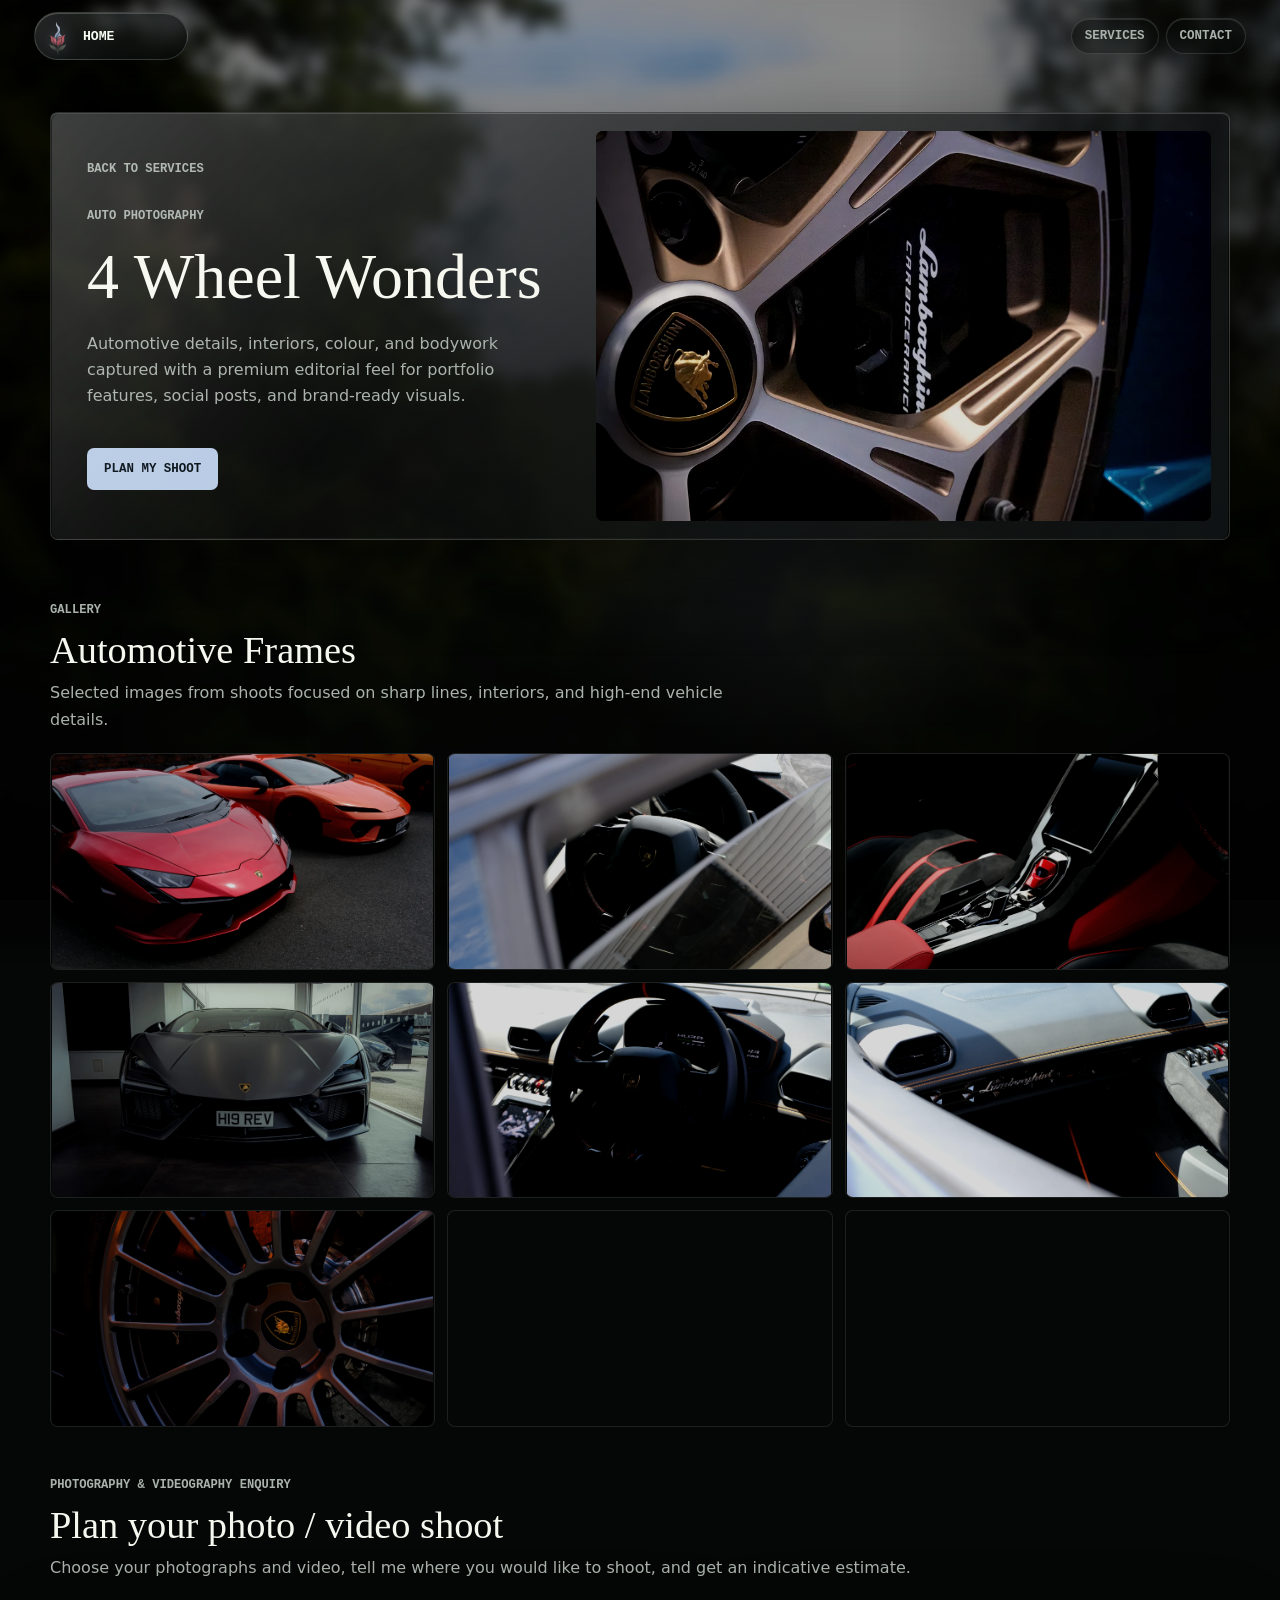
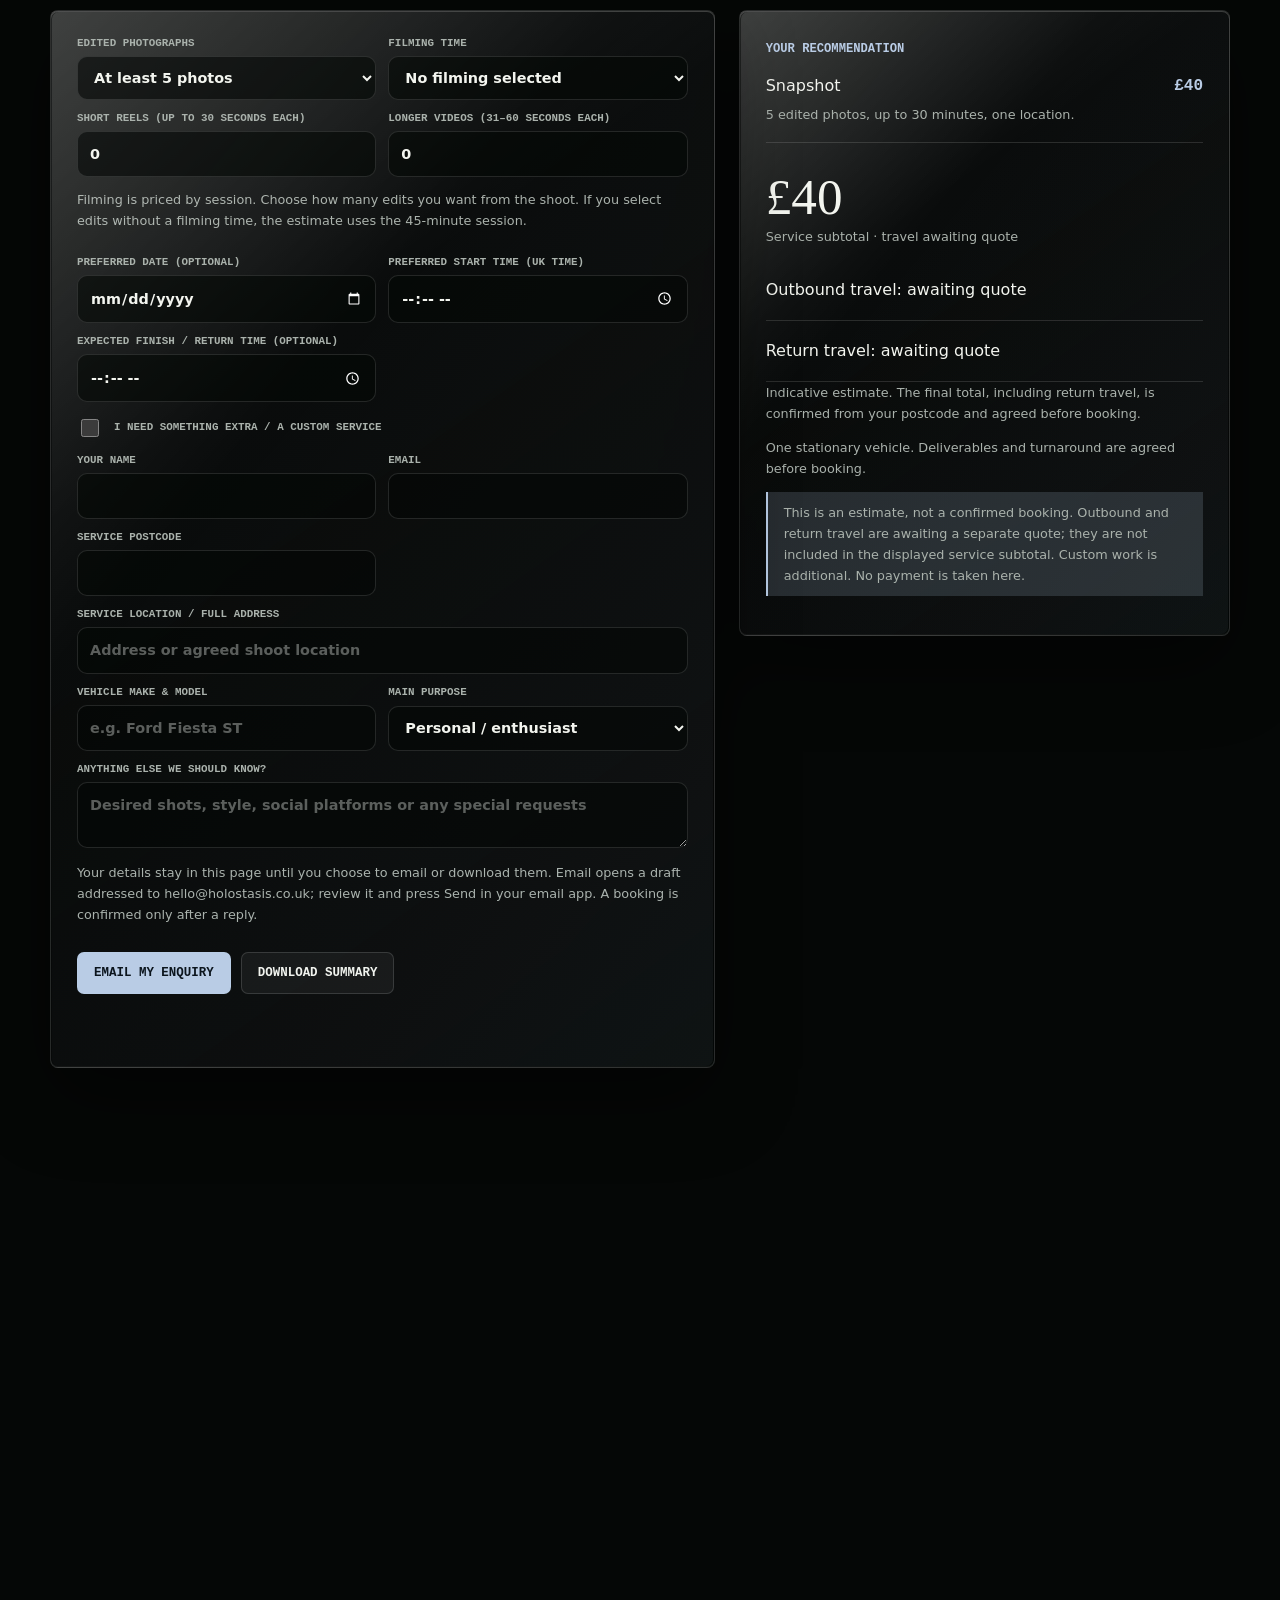
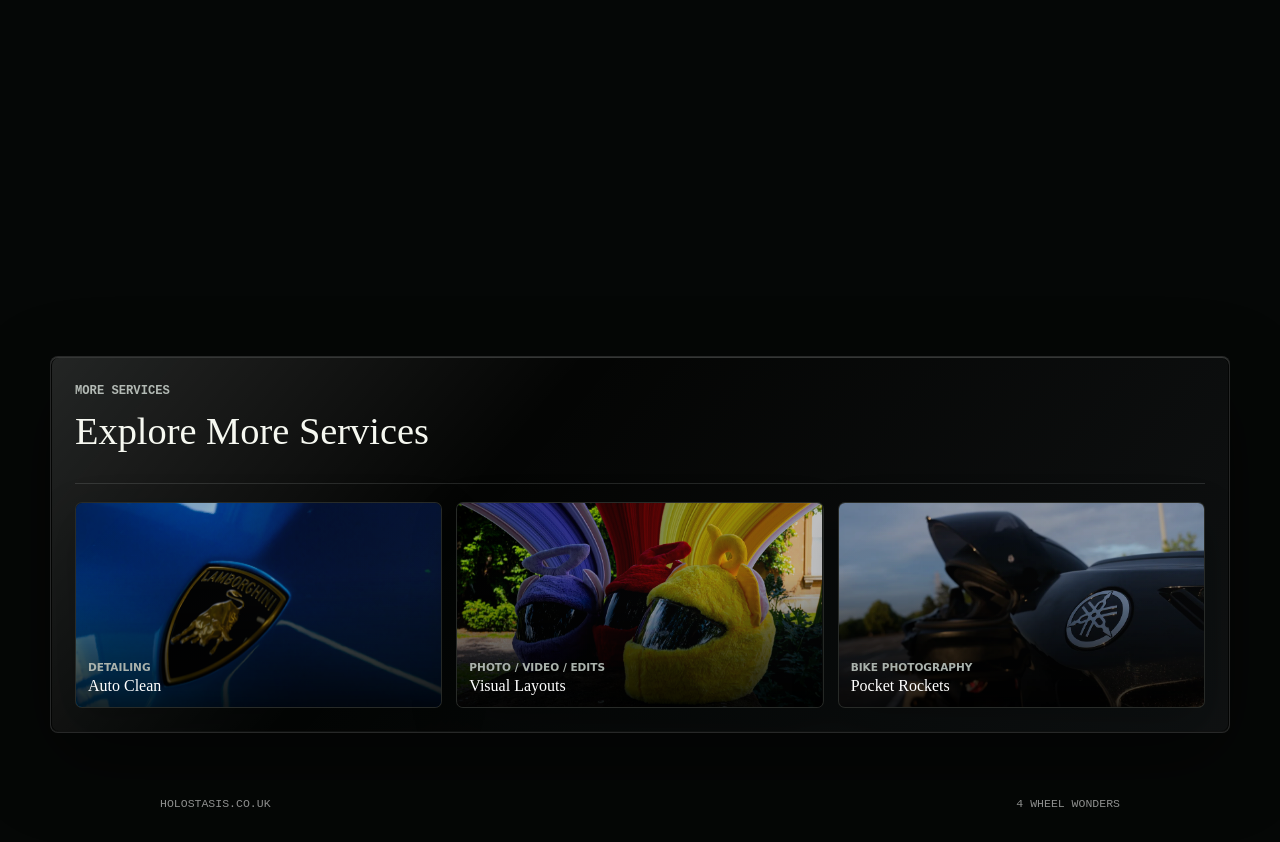
==== 4-wheel-wonders.html @ 41af3ab3 "Publish Holostasis launch prices and flexible video edits" ====
<!DOCTYPE html>
<html lang="en">
  <head>
    <meta charset="UTF-8" />
    <meta name="viewport" content="width=device-width, initial-scale=1.0" />
    <meta
      name="description"
      content="4 Wheel Wonders by Holostasis, an automotive photography and visual content project by Allan Liani."
    />
    <title>4 Wheel Wonders | Holostasis</title>
    <link rel="preload" href="assets/bg-blurred.webp" as="image" />
    <link rel="stylesheet" href="styles.css?v=phone3" /><link rel="stylesheet" href="automotive.css?v=phone3" />
  <link rel="icon" href="favicon.ico?v=phone3" sizes="32x32"><link rel="icon" type="image/svg+xml" href="favicon.svg?v=phone3"><link rel="apple-touch-icon" sizes="180x180" href="assets/logo-icon-180.png"><link rel="stylesheet" href="brand-intro.css?v=phone3"><script src="brand-intro.js?v=phone3"></script><link rel="preload" as="image" href="assets/brand-opening-mobile.webp?v=phone3" media="(max-width: 760px), (pointer: coarse)"></head>
  <body><div class="brand-intro" aria-hidden="true"><div class="brand-intro-scene"><picture class="brand-phone-playback"><source media="(max-width: 760px), (pointer: coarse)" srcset="assets/brand-opening-mobile.webp?v=phone3"><img src="assets/finished-logo.webp" alt="" width="480" height="430" fetchpriority="high" decoding="async"></picture><svg class="brand-flower" viewBox="0 0 448 693" aria-hidden="true"><defs><linearGradient id="morph-water" x1="0" y1="0" x2="1" y2="1"><stop stop-color="#d4ecff"/><stop offset=".45" stop-color="#8daac9"/><stop offset="1" stop-color="#c56c82"/></linearGradient><filter id="logo-morph" x="-60%" y="-40%" width="220%" height="180%"><feTurbulence type="fractalNoise" baseFrequency=".012 .022" numOctaves="2" seed="5" result="flow"><animate attributeName="baseFrequency" values=".025 .016;.012 .025;.008 .012" dur="1.65s" fill="freeze"/></feTurbulence><feDisplacementMap in="SourceGraphic" in2="flow" scale="170" result="warped"><animate attributeName="scale" values="170;130;65;15;0" keyTimes="0;.28;.58;.85;1" dur="1.65s" fill="freeze"/></feDisplacementMap><feGaussianBlur in="warped" stdDeviation="15"><animate attributeName="stdDeviation" values="15;12;5;0" keyTimes="0;.3;.65;1" dur="1.65s" fill="freeze"/></feGaussianBlur></filter></defs><g class="brand-morph-mark" filter="url(#logo-morph)"><image href="assets/finished-logo.webp" width="448" height="693"/></g></svg><svg class="brand-current" viewBox="0 0 480 320"><path d="M30 235C90 305 190 260 205 180S270 50 300 95 250 220 350 230 465 180 450 130"/></svg></div></div>
    <div class="page-noise" aria-hidden="true"></div>

    <header class="site-header">
      <a class="brand home-brand" href="index.html" aria-label="Home">
        <span class="brand-mark"><img src="assets/finished-logo.webp" alt="" /></span>
        <span>Home</span>
      </a>

      <button class="menu-toggle" type="button" aria-label="Open menu" aria-expanded="false">
        <span></span>
        <span></span>
      </button>

      <nav class="site-nav" aria-label="Main navigation">
        <a href="index.html#projects">Services</a>
        <a href="contact.html">Contact</a>
        
      </nav>
    </header>

    <main class="project-main automotive-page">
      <section class="project-detail-hero glass is-visible" data-reveal>
        <div class="project-detail-copy">
          <a class="back-link" href="index.html#projects">Back to services</a>
          <p class="eyebrow">Auto Photography</p>
          <h1>4 Wheel Wonders</h1>
          <p>
            Automotive details, interiors, colour, and bodywork captured with a premium editorial feel
            for portfolio features, social posts, and brand-ready visuals.
          </p>
          <div class="bio-actions"><a class="button primary" href="#finder">Plan My Shoot</a></div>
        </div>
        <div class="project-detail-media">
          <img src="assets/project-4-wheel-wonders.webp" alt="Lamborghini detail with wheel and interior styling" / loading="lazy" decoding="async">
        </div>
      </section>

      <section class="gallery-section" data-reveal>
        <div class="gallery-heading">
          <p class="eyebrow">Gallery</p>
          <h2>Automotive Frames</h2>
          <p>Selected images from shoots focused on sharp lines, interiors, and high-end vehicle details.</p>
        </div>

        <div class="gallery-grid gallery-grid-even">
          <article class="gallery-item"><img src="assets/car9.webp" alt="4 Wheel Wonders car photo 9" / loading="lazy" decoding="async"></article>
          <article class="gallery-item"><img src="assets/car5.webp" alt="4 Wheel Wonders car photo 5" / loading="lazy" decoding="async"></article>
          <article class="gallery-item"><img src="assets/car7.webp" alt="4 Wheel Wonders car photo 7" / loading="lazy" decoding="async"></article>
          <article class="gallery-item"><img src="assets/car1.webp" alt="4 Wheel Wonders car photo 1" / loading="lazy" decoding="async"></article>
          <article class="gallery-item"><img src="assets/car2.webp" alt="4 Wheel Wonders car photo 2" / loading="lazy" decoding="async"></article>
          <article class="gallery-item"><img src="assets/car3.webp" alt="4 Wheel Wonders car photo 3" / loading="lazy" decoding="async"></article>
          <article class="gallery-item"><img src="assets/car4.webp" alt="4 Wheel Wonders car photo 4" / loading="lazy" decoding="async"></article>
          <article class="gallery-item"><img src="assets/car6.webp" alt="4 Wheel Wonders car photo 6" / loading="lazy" decoding="async"></article>
          <article class="gallery-item"><img src="assets/car8.webp" alt="4 Wheel Wonders car photo 8" / loading="lazy" decoding="async"></article>
        </div>
      </section>

      <section id="finder" class="auto-section is-visible"><p class="eyebrow">Photography &amp; Videography Enquiry</p><h2>Plan your photo / video shoot</h2><p>Choose your photographs and video, tell me where you would like to shoot, and get an indicative estimate.</p><div class="auto-grid"><form data-media-only="true" id="enquiry" class="contact-form auto-panel glass">
<input type="hidden" name="clean" value="none"><input type="hidden" name="size" value="small"><input type="hidden" name="condition" value="normal"><div class="form-grid">



<label>Edited photographs<select name="photos"><option value="0">No photography</option><option value="5" selected>At least 5 photos</option><option value="12">At least 12 photos</option><option value="20">At least 20 photos</option></select></label>
<label>Filming time<select name="filming"><option value="0">No filming selected</option><option value="45">Up to 45 minutes</option><option value="90">Up to 90 minutes</option></select></label>
<label>Short reels (up to 30 seconds each)<input type="number" name="shortReels" min="0" step="1" value="0" inputmode="numeric" aria-describedby="video-quote-help"></label>
<label>Longer videos (31–60 seconds each)<input type="number" name="longVideos" min="0" step="1" value="0" inputmode="numeric" aria-describedby="video-quote-help"></label>
<p class="small form-wide" id="video-quote-help">Filming is priced by session. Choose how many edits you want from the shoot. If you select edits without a filming time, the estimate uses the 45-minute session.</p>
<label>Preferred date (optional)<input type="date" name="date"></label><label>Preferred start time (UK time)<input type="time" name="time"></label><label>Expected finish / return time (optional)<input type="time" name="returnTime"></label>
</div>

<label class="auto-check"><input name="custom" type="checkbox">I need something extra / a custom service</label>
<div class="form-grid">
<label>Your name<input name="name" autocomplete="name" required maxlength="100"></label>
<label>Email<input name="email" type="email" autocomplete="email" required maxlength="200"></label>
<label>Service postcode<input name="postcode" autocomplete="postal-code" required maxlength="12"></label>
<label class="form-wide">Service location / full address<input name="location" autocomplete="street-address" required maxlength="250" placeholder="Address or agreed shoot location"></label>
<label>Vehicle make & model<input name="vehicle" required maxlength="150" placeholder="e.g. Ford Fiesta ST"></label>

<label>Main purpose<select name="purpose"><option>Personal / enthusiast</option><option>Preparing to sell</option><option>Social media content</option><option>Business / dealership</option></select></label>
<label class="form-wide">Anything else we should know?<textarea name="notes" maxlength="2000" placeholder="Desired shots, style, social platforms or any special requests"></textarea></label>
</div>
<p class="small">Your details stay in this page until you choose to email or download them. Email opens a draft addressed to hello@holostasis.co.uk; review it and press Send in your email app. A booking is confirmed only after a reply.</p>
<div class="form-actions"><button class="button primary" type="submit" id="email-enquiry">Email My Enquiry</button><button class="button ghost" type="button" id="download">Download Summary</button></div><p class="status small" id="status" role="status"></p>
</form>
<aside class="auto-panel auto-estimate glass"><span class="eyebrow">Your recommendation</span><div id="estimate" aria-live="polite" aria-atomic="true"></div><p class="notice">This is an estimate, not a confirmed booking. Outbound and return travel are awaiting a separate quote; they are not included in the displayed service subtotal. Custom work is additional. No payment is taken here.</p></aside>
</div></section>
<section class="auto-section auto-catalogue glass" data-reveal><p class="eyebrow">Photo &amp; Video</p><h2>Choose your content</h2><p>Launch prices for one stationary vehicle. Choose photos, a filming session with the edits you want, or a Photo + Reel bundle. Travel is quoted separately.</p><div id="catalogue"></div></section>    <section class="project-more glass service-shortcuts is-visible" aria-label="Other services"><div class="section-heading"><p class="eyebrow">More Services</p><h2>Explore More Services</h2></div><div class="project-grid"><a class="project-card" href="automotive.html" data-tilt><img src="assets/detailing-thumbnail.jpg" alt="Lamborghini badge on polished blue paintwork" loading="lazy"><span>Detailing</span><strong>Auto Clean</strong></a>
<a class="project-card" href="visual-layouts.html" data-tilt><img src="assets/project-visual-layouts.webp" alt="Creative photo and video editing by Holostasis" loading="lazy"><span>Photo / Video / Edits</span><strong>Visual Layouts</strong></a>
<a class="project-card" href="pocket-rockets.html" data-tilt><img src="assets/project-pocket-rockets.webp" alt="Motorbike photography by Holostasis" loading="lazy"><span>Bike Photography</span><strong>Pocket Rockets</strong></a></div></section>
</main>

    <footer class="site-footer">
      <span>Holostasis.co.uk</span>
      <span>4 Wheel Wonders</span>
    </footer>

    <script src="script.js?v=phone3"></script><script src="quote-model.js?v=launch-prices1"></script><script src="automotive.js?v=launch-prices1"></script>
  </body>
</html>
---- styles.css ----
:root {
  color-scheme: dark;
  --bg: #050706;
  --panel: rgba(12, 15, 14, 0.78);
  --panel-strong: rgba(7, 9, 8, 0.92);
  --line: rgba(255, 255, 255, 0.13);
  --text: #f3f5ef;
  --muted: #aab2ac;
  --green: #b9cce5;
  --green-soft: rgba(185, 204, 229, 0.17);
  --sage: #6f7a70;
  --steel: #b9cce5;
  --shadow: 0 28px 80px rgba(0, 0, 0, 0.45);
  --radius: 8px;
  --sans: Inter, ui-sans-serif, system-ui, -apple-system, BlinkMacSystemFont, "Segoe UI", sans-serif;
  --display: "Bodoni 72", "Bodoni MT", Didot, "DM Serif Display", Georgia, serif;
  --mono: "Courier New", Courier, monospace;
}

* {
  box-sizing: border-box;
}

html {
  scroll-behavior: smooth;
}

body {
  min-height: 100vh;
  margin: 0;
  background: var(--bg);
  color: var(--text);
  font-family: var(--sans);
  letter-spacing: 0;
  overflow-x: hidden;
}

body.page-leaving {
  pointer-events: none;
}

body > header,
body > main,
body > footer {
  animation: pageFadeIn 520ms ease forwards;
}

body.page-leaving > header,
body.page-leaving > main,
body.page-leaving > footer {
  animation: pageFadeOut 260ms ease forwards;
}

@keyframes pageFadeIn {
  from {
    opacity: 0;
    filter: blur(8px);
    transform: translateY(8px);
  }

  to {
    opacity: 1;
    filter: blur(0);
    transform: translateY(0);
  }
}

@keyframes pageFadeOut {
  from {
    opacity: 1;
    filter: blur(0);
    transform: translateY(0);
  }

  to {
    opacity: 0;
    filter: blur(8px);
    transform: translateY(-8px);
  }
}

body::before {
  position: fixed;
  inset: -28px;
  z-index: -3;
  content: "";
  background:
    linear-gradient(180deg, rgba(3, 4, 3, 0.24), rgba(3, 5, 4, 0.82) 68%, #020302),
    url("assets/bg-blurred.webp") center / cover no-repeat;
  filter: blur(6px) saturate(0.96) brightness(0.88);
  transform: scale(1.04);
}

body::after {
  position: fixed;
  inset: 0;
  z-index: -2;
  pointer-events: none;
  content: "";
  background:
    radial-gradient(circle at 42% 24%, rgba(185, 204, 229, 0.18), transparent 32%),
    radial-gradient(circle at 62% 55%, rgba(185, 204, 229, 0.1), transparent 30%),
    linear-gradient(90deg, rgba(0, 0, 0, 0.42), transparent 24%, transparent 70%, rgba(0, 0, 0, 0.46));
}

a {
  color: inherit;
  text-decoration: none;
}

img {
  display: block;
  max-width: 100%;
}

button {
  font: inherit;
}

.page-noise {
  position: fixed;
  inset: 0;
  z-index: -1;
  pointer-events: none;
  opacity: 0.14;
  background-image:
    linear-gradient(rgba(255, 255, 255, 0.03) 1px, transparent 1px),
    linear-gradient(90deg, rgba(255, 255, 255, 0.025) 1px, transparent 1px);
  background-size: 36px 36px;
  mix-blend-mode: overlay;
}

.glass {
  position: relative;
  overflow: hidden;
  border: 1px solid rgba(255, 255, 255, 0.14);
  border-radius: var(--radius);
  background:
    linear-gradient(145deg, rgba(255, 255, 255, 0.12), rgba(255, 255, 255, 0.025) 34%, rgba(4, 7, 6, 0.58)),
    rgba(5, 8, 7, 0.62);
  box-shadow:
    inset 0 1px 0 rgba(255, 255, 255, 0.2),
    inset 0 -1px 0 rgba(255, 255, 255, 0.05),
    var(--shadow);
  backdrop-filter: blur(24px) saturate(1.2);
}

.glass::before {
  position: absolute;
  inset: 1px;
  pointer-events: none;
  content: "";
  border-radius: calc(var(--radius) - 1px);
  background: linear-gradient(130deg, rgba(255, 255, 255, 0.16), transparent 36%, rgba(185, 204, 229, 0.08) 100%);
  opacity: 0.8;
}

.site-header {
  position: absolute;
  top: 12px;
  left: 0;
  right: 0;
  z-index: 20;
  width: 100%;
  height: 48px;
  display: flex;
  align-items: center;
  justify-content: space-between;
  padding: 0 clamp(16px, 3.4vw, 34px);
  overflow: visible;
  border: 0;
  border-radius: 0;
  background: transparent;
  box-shadow: none;
  backdrop-filter: none;
  transform: none;
  transition: transform 260ms ease, opacity 260ms ease;
  will-change: transform, opacity;
}

.site-header::before {
  display: none;
}

.site-header.is-hidden {
  opacity: 1;
  transform: none;
  pointer-events: auto;
}

.site-header .brand {
  min-width: 154px;
}

.site-header .site-nav {
  min-width: 274px;
  justify-content: flex-end;
}

.brand {
  position: relative;
  z-index: 2;
  display: inline-flex;
  align-items: center;
  gap: 10px;
  min-width: 0;
  min-height: 42px;
  padding: 4px 14px 4px 8px;
  border: 1px solid rgba(255, 255, 255, 0.16);
  border-radius: 999px;
  background:
    linear-gradient(135deg, rgba(255, 255, 255, 0.14), rgba(185, 204, 229, 0.055) 44%, rgba(4, 7, 6, 0.58)),
    rgba(8, 11, 10, 0.48);
  box-shadow:
    inset 0 1px 0 rgba(255, 255, 255, 0.18),
    0 14px 42px rgba(0, 0, 0, 0.3);
  backdrop-filter: blur(20px) saturate(1.18);
  color: #f8fff4;
  font-family: var(--mono);
  font-size: 0.82rem;
  font-weight: 700;
  text-transform: uppercase;
  transition: color 180ms ease, transform 220ms ease, border-color 180ms ease, background 180ms ease;
}

.brand-mark {
  width: 30px;
  height: 38px;
  display: inline-grid;
  place-items: center;
  flex: 0 0 auto;
  padding: 3px;
  border: 0;
  border-radius: 0;
  background: transparent;
  color: var(--green);
  filter:
    drop-shadow(0 0 7px rgba(185, 204, 229, 0.32))
    drop-shadow(0 5px 8px rgba(0, 0, 0, 0.36));
  transition: filter 180ms ease, transform 220ms ease;
}

.brand-mark img {
  width: 100%;
  height: 100%;
  object-fit: contain;
}

.home-brand {
  position: relative;
}

.home-brand::after {
  position: absolute;
  right: 0;
  bottom: -5px;
  left: 46px;
  height: 1px;
  content: "";
  background: linear-gradient(90deg, transparent, rgba(185, 204, 229, 0.82));
  opacity: 0;
  transform: scaleX(0.35);
  transform-origin: left;
  transition: opacity 180ms ease, transform 220ms ease;
}

.home-brand:hover,
.home-brand:focus-visible {
  color: #fff;
  border-color: rgba(185, 204, 229, 0.28);
  outline: none;
  transform: translateX(-2px);
}

.home-brand:hover .brand-mark,
.home-brand:focus-visible .brand-mark {
  filter:
    drop-shadow(0 0 10px rgba(185, 204, 229, 0.42))
    drop-shadow(0 6px 12px rgba(0, 0, 0, 0.42));
  transform: translateX(-3px);
}

.home-brand:hover::after,
.home-brand:focus-visible::after {
  opacity: 1;
  transform: scaleX(1);
}

.site-nav {
  position: relative;
  z-index: 2;
  display: flex;
  align-items: center;
  gap: 7px;
}

.site-nav a {
  min-height: 36px;
  display: inline-flex;
  align-items: center;
  padding: 0 13px;
  border: 1px solid rgba(255, 255, 255, 0.13);
  border-radius: 999px;
  background: rgba(8, 11, 10, 0.48);
  box-shadow:
    inset 0 1px 0 rgba(255, 255, 255, 0.12),
    0 12px 34px rgba(0, 0, 0, 0.24);
  backdrop-filter: blur(18px) saturate(1.14);
  color: var(--muted);
  font-family: var(--mono);
  font-size: 0.78rem;
  font-weight: 700;
  text-transform: uppercase;
  transition: color 180ms ease, background 180ms ease, border-color 180ms ease, transform 180ms ease;
}

.site-nav a:hover,
.site-nav a:focus-visible,
.site-nav a[aria-current="page"] {
  border-color: rgba(255, 255, 255, 0.14);
  background: rgba(185, 204, 229, 0.11);
  color: var(--text);
  outline: none;
  transform: translateY(-1px);
}

@media (max-width: 760px) {
  .site-header {
    padding: 0 12px;
  }

  .site-header .brand {
    min-width: 0;
  }

  .site-header .site-nav {
    min-width: 0;
  }

  .brand {
    min-height: 38px;
    padding-right: 10px;
    font-size: 0.74rem;
  }

  .site-nav {
    gap: 5px;
  }

  .site-nav a {
    min-height: 32px;
    padding: 0 9px;
    font-size: 0.68rem;
  }
}

.menu-toggle {
  width: 34px;
  height: 34px;
  display: none;
  place-items: center;
  border: 1px solid rgba(255, 255, 255, 0.12);
  border-radius: 7px;
  background: rgba(255, 255, 255, 0.04);
  color: var(--text);
}

.menu-toggle span {
  position: absolute;
  width: 16px;
  height: 2px;
  border-radius: 20px;
  background: currentColor;
  transition: transform 180ms ease;
}

.menu-toggle span:first-child {
  transform: translateY(-4px);
}

.menu-toggle span:last-child {
  transform: translateY(4px);
}

.menu-toggle[aria-expanded="true"] span:first-child {
  transform: rotate(45deg);
}

.menu-toggle[aria-expanded="true"] span:last-child {
  transform: rotate(-45deg);
}

main {
  width: min(1120px, 100%);
  margin: 0 auto;
}

.hero {
  position: relative;
  min-height: auto;
  display: block;
  padding: 104px 0 50px;
}

.hero-bg {
  position: absolute;
  inset: 0;
  pointer-events: none;
}

.hero-stack {
  position: relative;
  z-index: 1;
  width: 100vw;
  display: grid;
  justify-items: center;
  gap: 76px;
  margin-left: 50%;
  transform: translateX(-50%);
}

.hero-intro {
  width: min(980px, calc(100% - 40px));
  display: grid;
  grid-template-columns: minmax(0, 1fr) minmax(340px, 420px);
  gap: 30px;
  align-items: center;
}

.welcome-copy {
  max-width: 520px;
}

.welcome-copy p:not(.eyebrow) {
  max-width: 470px;
  color: var(--muted);
  font-size: 1rem;
  line-height: 1.7;
}

.bio-card,
.hero-bio {
  position: relative;
  z-index: 2;
  width: min(420px, 100%);
  margin: 0 auto;
  padding: 24px;
  display: block;
  visibility: visible;
  opacity: 1 !important;
  transform: none;
  text-align: left;
  background:
    linear-gradient(145deg, rgba(44, 50, 50, 0.82), rgba(8, 10, 9, 0.7)),
    rgba(16, 18, 17, 0.74);
}

.avatar {
  width: 58px;
  height: 58px;
  margin-bottom: 18px;
  border: 1px solid rgba(255, 255, 255, 0.22);
  border-radius: 9px;
  overflow: hidden;
  background: rgba(255, 255, 255, 0.08);
  box-shadow:
    inset 0 1px 0 rgba(255, 255, 255, 0.22),
    0 14px 28px rgba(0, 0, 0, 0.25);
}

.avatar img {
  width: 100%;
  height: 100%;
  display: block;
  object-fit: cover;
}

.eyebrow {
  margin: 0 0 8px;
  color: var(--green);
  font-family: var(--mono);
  font-size: 0.76rem;
  font-weight: 700;
  text-transform: uppercase;
}

h1,
h2,
h3,
p {
  margin-top: 0;
}

h1,
h2,
h3 {
  color: #f6f8f0;
  font-family: var(--display);
  font-weight: 400;
  text-transform: none;
}

h1 {
  margin-bottom: 12px;
  font-size: clamp(2.15rem, 5vw, 3.35rem);
  line-height: 0.9;
}

h2 {
  margin-bottom: 0;
  font-size: clamp(2rem, 4vw, 3.6rem);
  line-height: 0.94;
}

h3 {
  margin-bottom: 8px;
  font-size: 1rem;
}

.bio-card p:not(.eyebrow),
.hero-bio p:not(.eyebrow),
.services p,
.contact p,
.service-list p {
  color: var(--muted);
  font-size: 0.95rem;
  line-height: 1.62;
}

.bio-actions {
  display: flex;
  flex-wrap: wrap;
  gap: 10px;
  margin-top: 22px;
}

.button {
  min-height: 42px;
  display: inline-flex;
  align-items: center;
  justify-content: center;
  padding: 0 16px;
  border: 1px solid rgba(255, 255, 255, 0.14);
  border-radius: 7px;
  font-family: var(--mono);
  font-size: 0.78rem;
  font-weight: 800;
  text-transform: uppercase;
  transition: transform 180ms ease, border-color 180ms ease, background 180ms ease;
}

.button:hover,
.button:focus-visible {
  transform: translateY(-2px);
  outline: none;
}

.button.primary {
  border-color: rgba(185, 204, 229, 0.48);
  background: var(--green);
  color: #071018;
}

.button.ghost {
  background: rgba(255, 255, 255, 0.05);
  color: var(--text);
}

.button.large {
  min-width: min(100%, 300px);
}

.creator-carousel {
  width: 100vw;
  padding: 0;
  border: 0;
  background: transparent;
  box-shadow: none;
  cursor: grab;
  user-select: none;
}

.carousel-topline {
  display: none;
}

.carousel-viewport {
  width: 100%;
  overflow-x: auto;
  overflow-y: hidden;
  padding: 0;
  cursor: grab;
  scroll-behavior: auto;
  scroll-padding-inline: 0;
  scroll-snap-type: none;
  scrollbar-width: none;
  overscroll-behavior-x: contain;
  touch-action: pan-y;
}

.carousel-viewport::-webkit-scrollbar {
  display: none;
}

.creator-carousel.is-dragging,
.creator-carousel.is-dragging .carousel-viewport {
  cursor: grabbing;
}

.carousel-track {
  display: flex;
  gap: 14px;
  width: max-content;
  padding: 0;
}

.carousel-slide {
  position: relative;
  flex: 0 0 clamp(330px, 33vw, 560px);
  height: clamp(310px, 30vw, 420px);
  overflow: hidden;
  border: 1px solid rgba(255, 255, 255, 0.12);
  border-radius: var(--radius);
  background: #050706;
  box-shadow: 0 24px 70px rgba(0, 0, 0, 0.38);
}

.carousel-slide.portrait-slide {
  flex-basis: clamp(205px, 18vw, 250px);
}

.carousel-slide img {
  width: 100%;
  height: 100%;
  object-fit: cover;
  filter: contrast(1.08) saturate(0.94) brightness(0.82);
  pointer-events: none;
  -webkit-user-drag: none;
  user-select: none;
}

.carousel-slide.portrait-slide img {
  object-fit: cover;
  object-position: center 38%;
  background: #050706;
}

.carousel-slide::after {
  position: absolute;
  inset: 0;
  content: "";
  background: linear-gradient(180deg, transparent 60%, rgba(0, 0, 0, 0.42));
  pointer-events: none;
}

.carousel-slide span {
  display: none;
}

.image-strip {
  width: 100vw;
  margin-left: 50%;
  display: grid;
  grid-auto-flow: column;
  grid-auto-columns: minmax(260px, 29vw);
  gap: 14px;
  padding: 28px max(20px, calc((100vw - 1120px) / 2)) 46px;
  overflow-x: auto;
  scroll-snap-type: x proximity;
  transform: translateX(-50%);
  scrollbar-width: none;
}

.image-strip::-webkit-scrollbar {
  display: none;
}

.strip-card {
  position: relative;
  height: clamp(280px, 32vw, 430px);
  min-width: 0;
  overflow: hidden;
  border: 1px solid rgba(255, 255, 255, 0.12);
  border-radius: var(--radius);
  background: #090c0a;
  box-shadow: 0 24px 70px rgba(0, 0, 0, 0.38);
  scroll-snap-align: center;
  transform-style: preserve-3d;
}

.strip-card.wide {
  grid-column: span 1;
}

.strip-card.narrow {
  opacity: 0.78;
}

.strip-card img {
  width: 100%;
  height: 100%;
  object-fit: cover;
  filter: contrast(1.1) saturate(0.9) brightness(0.82);
  transform: scale(1.03);
  transition: transform 420ms ease, filter 420ms ease;
}

.strip-card::after,
.project-card::after {
  position: absolute;
  inset: 0;
  pointer-events: none;
  content: "";
  background:
    linear-gradient(180deg, transparent 34%, rgba(0, 0, 0, 0.42) 62%, rgba(0, 0, 0, 0.84)),
    linear-gradient(135deg, rgba(185, 204, 229, 0), rgba(185, 204, 229, 0.06));
  opacity: 0.94;
  transition: opacity 520ms ease, background 520ms ease;
}

.strip-card:hover img {
  filter: contrast(1.14) saturate(0.96) brightness(0.88);
  transform: scale(1.08);
}

.project-card:hover img {
  filter: contrast(1.08) saturate(1.02) brightness(0.86);
  transform: scale(1.055);
}

.project-card:hover::after,
.project-card:focus-visible::after {
  opacity: 1;
  background:
    linear-gradient(180deg, transparent 28%, rgba(0, 0, 0, 0.34) 58%, rgba(0, 0, 0, 0.78)),
    linear-gradient(135deg, rgba(185, 204, 229, 0.02), rgba(185, 204, 229, 0.18));
}

.strip-label {
  position: absolute;
  right: 16px;
  bottom: 16px;
  left: 16px;
  z-index: 2;
  display: flex;
  align-items: flex-end;
  justify-content: space-between;
  gap: 12px;
  color: #fff;
  font-family: var(--mono);
  text-transform: uppercase;
}

.strip-label span {
  color: var(--green);
  font-size: 0.76rem;
  font-weight: 800;
}

.strip-label strong {
  max-width: 190px;
  font-size: 1.02rem;
  line-height: 1;
  text-align: right;
}

.featured {
  width: min(1040px, calc(100% - 40px));
  margin: 0 auto 80px;
  padding: 24px;
  background: rgba(4, 6, 5, 0.78);
}

.section-heading {
  padding-bottom: 22px;
  border-bottom: 1px solid rgba(255, 255, 255, 0.12);
}

.project-grid {
  display: grid;
  grid-template-columns: repeat(3, minmax(0, 1fr));
  gap: 14px;
  padding-top: 18px;
}

.project-grid-two {
  grid-template-columns: repeat(2, minmax(0, 1fr));
}

.project-card {
  position: relative;
  min-height: 0;
  aspect-ratio: 16 / 9;
  display: flex;
  flex-direction: column;
  justify-content: flex-end;
  overflow: hidden;
  border: 1px solid rgba(255, 255, 255, 0.1);
  border-radius: 7px;
  background: #101310;
  color: #fff;
  box-shadow: 0 18px 46px rgba(0, 0, 0, 0.24);
  transform-style: preserve-3d;
  transition: border-color 420ms ease, box-shadow 520ms ease, transform 520ms cubic-bezier(0.22, 1, 0.36, 1);
}

.project-card img {
  position: absolute;
  inset: 0;
  width: 100%;
  height: 100%;
  object-fit: cover;
  filter: contrast(1.04) saturate(0.98) brightness(0.76);
  transform: scale(1);
  transition: transform 900ms cubic-bezier(0.22, 1, 0.36, 1), filter 620ms ease;
  will-change: transform;
}

.project-card span,
.project-card strong {
  position: relative;
  z-index: 2;
  padding: 0 12px;
  text-transform: uppercase;
  transition: color 360ms ease, transform 420ms ease, text-shadow 420ms ease;
}

.project-card span {
  margin-bottom: 3px;
  color: var(--muted);
  font-size: 0.66rem;
  font-weight: 700;
}

.project-card strong {
  padding-bottom: 12px;
  font-family: var(--display);
  font-size: 1rem;
  font-weight: 400;
  line-height: 1;
  text-transform: none;
}

.project-card:hover,
.project-card:focus-visible {
  border-color: rgba(185, 204, 229, 0.34);
  box-shadow: 0 24px 62px rgba(0, 0, 0, 0.34);
  outline: none;
}

.project-card:hover span,
.project-card:focus-visible span {
  color: rgba(185, 204, 229, 0.9);
  transform: translateY(-2px);
}

.project-card:hover strong,
.project-card:focus-visible strong {
  color: var(--green);
  text-shadow: 0 0 18px rgba(185, 204, 229, 0.25);
  transform: translateY(-2px);
}

.services {
  width: min(960px, calc(100% - 40px));
  display: grid;
  grid-template-columns: minmax(0, 0.95fr) minmax(0, 1.25fr);
  gap: 28px;
  margin: 0 auto 80px;
  align-items: start;
}

.services-copy {
  position: sticky;
  top: 96px;
}

.service-actions,
.contact-actions {
  display: flex;
  flex-wrap: wrap;
  gap: 10px;
  margin-top: 22px;
}

.service-list {
  display: grid;
  gap: 12px;
}

.service-list article {
  min-height: 150px;
  padding: 22px;
  border: 1px solid var(--line);
  border-radius: var(--radius);
  background: rgba(5, 7, 6, 0.72);
  backdrop-filter: blur(16px);
}

.service-list span {
  display: block;
  margin-bottom: 26px;
  color: var(--green);
  font-family: var(--mono);
  font-size: 0.78rem;
  font-weight: 800;
}

.contact {
  width: min(960px, calc(100% - 40px));
  display: flex;
  align-items: center;
  justify-content: space-between;
  gap: 24px;
  margin: 0 auto 58px;
  padding: 28px;
}

.contact h2 {
  max-width: 640px;
}

.contact-actions {
  justify-content: flex-end;
  margin-top: 0;
}

.site-footer {
  width: min(960px, calc(100% - 40px));
  display: flex;
  justify-content: space-between;
  gap: 18px;
  margin: 0 auto;
  padding: 0 0 32px;
  color: rgba(255, 255, 255, 0.55);
  font-family: var(--mono);
  font-size: 0.72rem;
  text-transform: uppercase;
}

.project-main {
  width: min(1180px, calc(100% - 40px));
  padding: 112px 0 64px;
}

.project-detail-hero {
  display: grid;
  grid-template-columns: minmax(0, 0.9fr) minmax(0, 1.1fr);
  gap: 24px;
  align-items: stretch;
  padding: 18px;
}

.project-detail-copy {
  display: flex;
  flex-direction: column;
  justify-content: center;
  padding: 18px;
}

.back-link {
  width: fit-content;
  margin-bottom: 30px;
  color: var(--muted);
  font-family: var(--mono);
  font-size: 0.76rem;
  font-weight: 800;
  text-transform: uppercase;
}

.back-link:hover,
.back-link:focus-visible {
  color: var(--green);
  outline: none;
}

.project-detail-copy p:not(.eyebrow) {
  max-width: 520px;
  color: var(--muted);
  line-height: 1.65;
}

.project-detail-media {
  min-height: 390px;
  overflow: hidden;
  border-radius: 7px;
  background: #050706;
}

.project-detail-media img {
  width: 100%;
  height: 100%;
  object-fit: cover;
  filter: contrast(1.08) saturate(0.9) brightness(0.86);
}

.contact-page {
  width: min(980px, calc(100% - 40px));
}

.contact-hero {
  display: grid;
  grid-template-columns: minmax(0, 0.82fr) minmax(0, 1.18fr);
  gap: 24px;
  padding: 22px;
  align-items: start;
}

.contact-intro,
.contact-form {
  position: relative;
  z-index: 2;
}

.contact-intro {
  padding: 16px;
}

.contact-intro p:not(.eyebrow) {
  max-width: 420px;
  color: var(--muted);
  line-height: 1.65;
}

.contact-form {
  display: grid;
  gap: 14px;
}

.form-grid {
  display: grid;
  grid-template-columns: repeat(2, minmax(0, 1fr));
  gap: 12px;
}

.contact-form label,
.field-control {
  position: relative;
  display: grid;
  gap: 7px;
  color: var(--muted);
  font-family: var(--mono);
  font-size: 0.68rem;
  font-weight: 700;
  text-transform: uppercase;
}

.contact-form input,
.contact-form select,
.contact-form textarea,
.custom-select-toggle {
  width: 100%;
  border: 1px solid rgba(255, 255, 255, 0.12);
  border-radius: 10px;
  background: rgba(4, 7, 6, 0.58);
  color: var(--text);
  font: inherit;
  font-family: var(--sans);
  font-size: 0.9rem;
  line-height: 1.4;
  outline: none;
  padding: 12px 12px;
  transition: border-color 180ms ease, background 180ms ease, box-shadow 180ms ease;
}

.custom-select {
  position: relative;
}

.custom-select.is-open {
  z-index: 50;
}

.custom-select-toggle {
  display: flex;
  min-height: 45px;
  align-items: center;
  justify-content: space-between;
  gap: 12px;
  appearance: none;
  cursor: pointer;
  font-weight: 500;
  text-align: left;
  text-transform: none;
}

.custom-select-toggle::after {
  width: 8px;
  height: 8px;
  flex: 0 0 auto;
  border-right: 1.5px solid currentColor;
  border-bottom: 1.5px solid currentColor;
  content: "";
  opacity: 0.7;
  transform: rotate(45deg) translateY(-2px);
  transition: color 180ms ease, opacity 180ms ease, transform 220ms cubic-bezier(0.2, 0.8, 0.2, 1);
}

.custom-select-toggle.is-placeholder {
  color: rgba(232, 236, 231, 0.44);
}

.custom-select-menu {
  position: absolute;
  top: calc(100% + 7px);
  right: 0;
  left: 0;
  z-index: 40;
  display: grid;
  gap: 4px;
  padding: 6px;
  border: 1px solid rgba(185, 204, 229, 0.18);
  border-radius: 12px;
  background:
    linear-gradient(145deg, rgba(255, 255, 255, 0.09), rgba(255, 255, 255, 0.02)),
    rgba(4, 8, 10, 0.92);
  box-shadow:
    0 18px 42px rgba(0, 0, 0, 0.36),
    inset 0 1px 0 rgba(255, 255, 255, 0.14);
  backdrop-filter: blur(18px) saturate(1.25);
  clip-path: inset(0 0 28% 0 round 12px);
  opacity: 0;
  pointer-events: none;
  transform: translateY(-8px) scale(0.98);
  transform-origin: top;
  visibility: hidden;
  transition:
    opacity 180ms ease,
    transform 240ms cubic-bezier(0.2, 0.8, 0.2, 1),
    clip-path 240ms cubic-bezier(0.2, 0.8, 0.2, 1),
    visibility 0s linear 240ms;
}

.custom-select.is-open .custom-select-toggle {
  border-color: rgba(185, 204, 229, 0.45);
  background: rgba(7, 11, 10, 0.72);
  box-shadow: 0 0 0 3px rgba(185, 204, 229, 0.09);
}

.custom-select.needs-choice .custom-select-toggle {
  border-color: rgba(185, 204, 229, 0.66);
  box-shadow: 0 0 0 3px rgba(185, 204, 229, 0.12);
}

.custom-select.is-open .custom-select-toggle::after {
  color: var(--green);
  opacity: 1;
  transform: rotate(225deg) translateY(-1px);
}

.custom-select.is-open .custom-select-menu {
  clip-path: inset(0 0 0 0 round 12px);
  opacity: 1;
  pointer-events: auto;
  transform: translateY(0) scale(1);
  visibility: visible;
  transition-delay: 0s;
}

.custom-select-option {
  border: 0;
  border-radius: 8px;
  background: transparent;
  color: var(--muted);
  cursor: pointer;
  font: inherit;
  font-family: var(--sans);
  font-size: 0.86rem;
  font-weight: 500;
  line-height: 1.25;
  padding: 10px;
  text-align: left;
  transition: background 170ms ease, color 170ms ease, transform 170ms ease;
}

.custom-select-option:hover,
.custom-select-option:focus-visible {
  background: rgba(185, 204, 229, 0.12);
  color: var(--green);
  outline: none;
  transform: translateX(2px);
}

.custom-select-option.is-selected {
  background: linear-gradient(90deg, rgba(185, 204, 229, 0.2), rgba(185, 204, 229, 0.06));
  color: #f4f8ff;
}

.contact-form textarea {
  resize: vertical;
}

.contact-form input:focus,
.contact-form select:focus,
.contact-form textarea:focus,
.custom-select-toggle:focus-visible {
  border-color: rgba(185, 204, 229, 0.45);
  background: rgba(7, 11, 10, 0.72);
  box-shadow: 0 0 0 3px rgba(185, 204, 229, 0.09);
}

.contact-form ::placeholder {
  color: rgba(232, 236, 231, 0.38);
}

.form-wide {
  grid-column: 1 / -1;
}

.form-actions {
  display: flex;
  flex-wrap: wrap;
  gap: 10px;
  align-items: center;
}

.form-status {
  min-height: 20px;
  margin: 0;
  color: var(--muted);
  font-size: 0.84rem;
}

.gallery-section {
  margin-top: 60px;
}

.project-more {
  margin-top: 64px;
  padding: 24px;
  background: rgba(4, 6, 5, 0.78);
}

.gallery-heading {
  max-width: 720px;
  margin-bottom: 20px;
}

.gallery-heading p:not(.eyebrow) {
  color: var(--muted);
  line-height: 1.65;
}

.gallery-grid {
  display: grid;
  grid-template-columns: repeat(3, minmax(0, 1fr));
  gap: 12px;
}

.gallery-item {
  position: relative;
  min-height: 250px;
  overflow: hidden;
  border: 1px solid rgba(255, 255, 255, 0.1);
  border-radius: var(--radius);
  background: #050706;
}

.gallery-item.tall {
  grid-row: span 2;
  min-height: 512px;
}

.gallery-item.wide {
  grid-column: span 2;
}

.gallery-grid-even .gallery-item {
  min-height: 0;
  aspect-ratio: 16 / 9;
}

.gallery-grid-even .gallery-item img {
  object-fit: contain;
}

.visual-gallery {
  display: grid;
  gap: 14px;
}

.visual-row {
  display: grid;
  gap: 12px;
  align-items: stretch;
}

.visual-row-portrait {
  grid-template-columns:
    minmax(0, 0.5625fr)
    minmax(0, 0.7064fr)
    minmax(0, 0.8003fr)
    minmax(0, 0.7072fr);
}

.visual-row-featured {
  grid-template-columns: minmax(0, 1fr) minmax(0, 1.7778fr);
}

.visual-gallery .gallery-item {
  min-height: 0;
  padding: 0;
}

.visual-gallery .gallery-item img {
  width: 100%;
  height: 100%;
  object-fit: cover;
}

.visual-row-portrait .gallery-item:nth-child(1) {
  aspect-ratio: 9 / 16;
}

.visual-row-portrait .gallery-item:nth-child(2) {
  aspect-ratio: 527 / 746;
}

.visual-row-portrait .gallery-item:nth-child(3) {
  aspect-ratio: 561 / 701;
}

.visual-row-portrait .gallery-item:nth-child(4) {
  aspect-ratio: 1273 / 1800;
}

.visual-row-featured .gallery-item:first-child {
  aspect-ratio: 1 / 1;
}

.visual-row-featured .gallery-item:last-child {
  aspect-ratio: 16 / 9;
}

.visual-gallery .gallery-item:hover img {
  transform: scale(1.03);
  filter: contrast(1.12) saturate(1) brightness(0.9);
}

.bike-gallery {
  display: grid;
  gap: 14px;
}

.bike-row {
  display: grid;
  gap: 12px;
  align-items: stretch;
}

.bike-row-portrait {
  grid-template-columns: repeat(4, minmax(0, 1fr));
}

.bike-row-landscape {
  grid-template-columns: repeat(3, minmax(0, 1fr));
}

.bike-gallery .gallery-item {
  min-height: 0;
  padding: 0;
}

.bike-row-portrait .gallery-item {
  aspect-ratio: 1013 / 1800;
}

.bike-row-landscape .gallery-item {
  aspect-ratio: 16 / 9;
}

.bike-gallery .gallery-item img {
  width: 100%;
  height: 100%;
  object-fit: cover;
}

.bike-gallery .gallery-item:hover img {
  transform: scale(1.03);
  filter: contrast(1.12) saturate(1) brightness(0.9);
}

.gallery-item img {
  width: 100%;
  height: 100%;
  object-fit: cover;
  filter: contrast(1.06) saturate(0.92) brightness(0.84);
  transition: transform 420ms ease, filter 420ms ease;
}

.gallery-item:hover img {
  transform: scale(1.04);
  filter: contrast(1.12) saturate(1) brightness(0.9);
}

[data-reveal] {
  opacity: 0;
  transform: translateY(18px);
  transition: opacity 620ms ease, transform 620ms ease;
}

[data-reveal].is-visible {
  opacity: 1;
  transform: translateY(0);
}

@media (max-width: 620px) {
  .site-header {
    top: 10px;
    width: 100%;
    padding: 0 10px;
  }

  .menu-toggle {
    display: grid;
  }

  .site-nav {
    position: absolute;
    top: calc(100% + 8px);
    right: 0;
    width: min(260px, calc(100vw - 20px));
    display: grid;
    gap: 4px;
    padding: 8px;
    border: 1px solid rgba(255, 255, 255, 0.12);
    border-radius: var(--radius);
    background: rgba(6, 8, 7, 0.96);
    box-shadow: var(--shadow);
    opacity: 0;
    transform: translateY(-8px);
    pointer-events: none;
    transition: opacity 180ms ease, transform 180ms ease;
  }

  .site-nav.is-open {
    opacity: 1;
    transform: translateY(0);
    pointer-events: auto;
  }

  .site-nav a {
    width: 100%;
    justify-content: flex-start;
  }

  .hero {
    min-height: auto;
    padding-top: 88px;
  }

  .hero-intro {
    grid-template-columns: 1fr;
    gap: 18px;
  }

  .welcome-copy {
    max-width: 100%;
  }

  .bio-card,
  .hero-bio {
    padding: 20px;
    width: 100%;
  }

  .creator-carousel {
    width: 100vw;
  }

  .carousel-slide {
    flex-basis: min(82vw, 360px);
    height: 330px;
  }

  .carousel-slide span {
    right: 14px;
    bottom: 14px;
    left: 14px;
    font-size: 0.78rem;
    text-align: right;
  }

  .image-strip {
    grid-auto-columns: minmax(238px, 78vw);
    gap: 12px;
    padding-top: 14px;
  }

  .strip-card {
    height: 330px;
  }

  .featured {
    padding: 18px;
  }

  .project-grid {
    grid-template-columns: 1fr;
  }

  .project-card {
    min-height: 0;
  }

  .services {
    grid-template-columns: 1fr;
  }

  .services-copy {
    position: static;
  }

  .contact,
  .site-footer {
    flex-direction: column;
    align-items: flex-start;
  }

  .contact-actions {
    width: 100%;
    justify-content: flex-start;
  }

  .project-main {
    width: min(100% - 24px, 1040px);
    padding-top: 90px;
  }

  .project-detail-hero {
    grid-template-columns: 1fr;
    padding: 12px;
  }

  .contact-page {
    width: min(100% - 24px, 980px);
  }

  .contact-hero {
    grid-template-columns: 1fr;
    padding: 14px;
  }

  .contact-intro {
    padding: 8px;
  }

  .form-grid {
    grid-template-columns: 1fr;
  }

  .project-detail-copy {
    padding: 8px;
  }

  .project-detail-media {
    min-height: 320px;
  }

  .gallery-grid {
    grid-template-columns: 1fr;
  }

  .visual-row,
  .visual-row-portrait,
  .visual-row-featured,
  .bike-row,
  .bike-row-portrait,
  .bike-row-landscape {
    grid-template-columns: 1fr;
  }

  .visual-row-featured .gallery-item:first-child,
  .visual-row-featured .gallery-item:last-child {
    aspect-ratio: 16 / 10;
  }

  .bike-row-portrait .gallery-item,
  .bike-row-landscape .gallery-item {
    aspect-ratio: 16 / 10;
  }

  .gallery-item,
  .gallery-item.tall,
  .gallery-item.wide {
    grid-column: auto;
    grid-row: auto;
    min-height: 320px;
  }
}

@media (max-width: 620px) {
  html {
    scroll-padding-top: 76px;
  }

  body {
    font-size: 15px;
  }

  body::before {
    inset: -18px;
    filter: blur(4px) saturate(0.96) brightness(0.86);
  }

  .site-header {
    top: 8px;
    height: 44px;
    padding: 0 12px;
  }

  .brand {
    max-width: calc(100vw - 74px);
    min-height: 38px;
    gap: 8px;
    padding: 3px 11px 3px 7px;
    font-size: 0.72rem;
  }

  .brand-mark {
    width: 26px;
    height: 32px;
    padding: 2px;
  }

  .menu-toggle {
    width: 38px;
    height: 38px;
    border-radius: 999px;
    background: rgba(8, 11, 10, 0.58);
    backdrop-filter: blur(16px);
  }

  .site-nav {
    right: 0;
    width: min(236px, calc(100vw - 24px));
    gap: 6px;
    padding: 10px;
    border-radius: 12px;
    background: rgba(5, 8, 9, 0.96);
    backdrop-filter: blur(18px) saturate(1.16);
  }

  .site-nav a {
    min-height: 42px;
    padding: 0 12px;
    border-radius: 8px;
    font-size: 0.72rem;
  }

  h1 {
    font-size: 2.35rem;
    line-height: 0.96;
  }

  h2 {
    font-size: 2rem;
    line-height: 1;
  }

  .hero {
    padding: 84px 0 38px;
  }

  .hero-stack {
    width: 100%;
    gap: 36px;
    margin-left: 0;
    transform: none;
  }

  .hero-intro {
    width: min(calc(100% - 24px), 480px);
    gap: 16px;
    align-items: start;
  }

  .welcome-copy p:not(.eyebrow),
  .bio-card p:not(.eyebrow),
  .hero-bio p:not(.eyebrow),
  .project-detail-copy p:not(.eyebrow),
  .contact-intro p:not(.eyebrow) {
    font-size: 0.94rem;
  }

  .bio-card,
  .hero-bio {
    padding: 18px;
    border-radius: 8px;
  }

  .avatar {
    width: 52px;
    height: 52px;
    margin-bottom: 14px;
  }

  .carousel-track {
    gap: 10px;
    padding: 0 12px;
  }

  .carousel-slide {
    flex-basis: min(72vw, 300px);
    height: 260px;
    box-shadow: 0 16px 42px rgba(0, 0, 0, 0.34);
  }

  .carousel-slide.portrait-slide {
    flex-basis: min(48vw, 190px);
  }

  .featured,
  .services,
  .site-footer {
    width: min(calc(100% - 24px), 480px);
  }

  .featured {
    margin-bottom: 56px;
    padding: 16px;
  }

  .section-heading {
    padding-bottom: 16px;
  }

  .project-grid {
    gap: 12px;
    padding-top: 14px;
  }

  .project-card {
    aspect-ratio: 16 / 10;
  }

  .services {
    gap: 16px;
    margin-bottom: 56px;
  }

  .services-copy h2 {
    font-size: 1.85rem;
  }

  .service-actions,
  .form-actions,
  .bio-actions {
    flex-direction: column;
    align-items: stretch;
  }

  .button {
    width: 100%;
    min-height: 44px;
    padding: 0 14px;
  }

  .service-list article {
    min-height: 0;
    padding: 18px;
  }

  .service-list span {
    margin-bottom: 16px;
  }

  .site-footer {
    padding: 28px 0 22px;
    font-size: 0.7rem;
  }

  .project-main {
    width: min(calc(100% - 24px), 520px);
    padding: 86px 0 48px;
  }

  .project-detail-hero {
    gap: 12px;
    padding: 12px;
  }

  .project-detail-copy {
    padding: 8px;
  }

  .back-link {
    margin-bottom: 20px;
  }

  .project-detail-media {
    min-height: 0;
    aspect-ratio: 16 / 10;
  }

  .contact-page {
    width: min(calc(100% - 24px), 520px);
  }

  .contact-hero {
    gap: 16px;
    padding: 14px;
  }

  .contact-form {
    gap: 12px;
  }

  .contact-form input,
  .contact-form textarea,
  .custom-select-toggle {
    min-height: 46px;
    font-size: 16px;
  }

  .custom-select-menu {
    max-height: min(280px, 55vh);
    overflow-y: auto;
  }

  .gallery-section {
    margin-top: 46px;
  }

  .gallery-heading {
    margin-bottom: 16px;
  }

  .gallery-grid,
  .visual-gallery,
  .bike-gallery {
    gap: 12px;
  }

  .gallery-grid-even .gallery-item {
    aspect-ratio: 4 / 3;
  }

  .visual-row,
  .bike-row {
    gap: 12px;
  }

  .visual-row-portrait .gallery-item,
  .bike-row-portrait .gallery-item {
    aspect-ratio: 4 / 5;
  }

  .visual-row-featured .gallery-item:first-child {
    aspect-ratio: 1 / 1;
  }

  .visual-row-featured .gallery-item:last-child,
  .bike-row-landscape .gallery-item {
    aspect-ratio: 16 / 10;
  }

  .gallery-item,
  .gallery-item.tall,
  .gallery-item.wide {
    min-height: 0;
  }

  .project-more {
    margin-top: 48px;
    padding: 16px;
  }

  .project-grid-two {
    grid-template-columns: 1fr;
  }
}

@media (max-width: 420px) {
  .site-header {
    padding: 0 8px;
  }

  .brand span:last-child {
    max-width: 124px;
    overflow: hidden;
    text-overflow: ellipsis;
    white-space: nowrap;
  }

  .bio-actions,
  .button {
    width: 100%;
  }

  .strip-card {
    height: 300px;
  }

  h1 {
    font-size: 2.15rem;
  }

  h2 {
    font-size: 1.82rem;
  }

  .hero-intro,
  .featured,
  .services,
  .site-footer,
  .project-main,
  .contact-page {
    width: calc(100% - 20px);
  }

  .carousel-slide {
    flex-basis: 76vw;
    height: 240px;
  }

  .carousel-slide.portrait-slide {
    flex-basis: 52vw;
  }

  .project-detail-media,
  .gallery-grid-even .gallery-item,
  .visual-row-featured .gallery-item:last-child,
  .bike-row-landscape .gallery-item {
    aspect-ratio: 16 / 11;
  }

  .contact-hero {
    padding: 12px;
  }

  .custom-select-menu {
    max-height: 240px;
  }

  .strip-label {
    align-items: flex-start;
    flex-direction: column;
  }

  .strip-label strong {
    max-width: 100%;
    text-align: left;
  }
}

@media (prefers-reduced-motion: reduce) {
  *,
  *::before,
  *::after {
    scroll-behavior: auto !important;
    transition-duration: 0.01ms !important;
    animation-duration: 0.01ms !important;
  }
}

/* Four featured services across on desktop; stack for smaller screens. */
#projects .project-grid { grid-template-columns: repeat(4, minmax(0, 1fr)); }
@media (max-width: 1000px) and (min-width: 621px) {
  #projects .project-grid { grid-template-columns: repeat(2, minmax(0, 1fr)); }
}
@media (max-width: 620px) {
  #projects .project-grid { grid-template-columns: minmax(0, 1fr); }
}

/* Let featured services use the screen instead of the narrow intro column. */
main#home { width: 100%; }
#projects.featured { width: calc(100% - clamp(24px, 8vw, 160px)); max-width: 1600px; padding: clamp(18px, 1.6vw, 30px); }
#projects .project-grid { gap: clamp(12px, 1.1vw, 22px); }
#projects .project-card { aspect-ratio: 16 / 10; min-height: 160px; }
#projects .project-card span { font-size: clamp(.75rem, .85vw, 1.15rem); padding-inline: clamp(14px, 1.1vw, 26px); line-height: 1.5; }
#projects .project-card strong { font-size: clamp(1.15rem, 1.3vw, 1.8rem); padding: 0 clamp(14px, 1.1vw, 26px) clamp(18px, 1.4vw, 32px); line-height: 1.15; }
#projects .section-heading h2 { font-size: clamp(1.8rem, 2.2vw, 3rem); }
@media (max-width:620px) { #projects .project-card { aspect-ratio: 16 / 10; } }

/* The detailing photo fills the card at its natural scale, including on hover. */
#projects a[href="automotive.html"] img, #projects a[href="automotive.html"]:hover img { object-fit: cover; transform: none; }
.client-showcase { display: block; width: min(1180px, calc(100% - 40px)); }
.client-showcase .services-copy { position: static; max-width: 720px; margin-bottom: 24px; }
.client-showcase .services-copy h2 { font-family: var(--display); font-size: clamp(1.8rem, 2.8vw, 3rem); font-weight: 400; line-height: 1.15; }
.client-work-grid { display: grid; grid-template-columns: repeat(3,minmax(0,1fr)); gap: 16px; }
.client-work-grid .project-card { aspect-ratio: 4 / 3; }
.client-work-grid .project-card strong { font-size: clamp(1.1rem,1.4vw,1.6rem); line-height: 1.2; padding-bottom: 20px; }
@media(max-width:620px) { .client-work-grid { grid-template-columns: 1fr; } .client-work-grid .project-card { aspect-ratio: 16 / 10; } }

.reviews-section { width: min(1180px,calc(100% - 40px)); margin: 0 auto 80px; padding: clamp(20px,3vw,40px); }
.review-layout { display:grid; grid-template-columns: 1fr 1fr; gap:40px; margin-top:28px; align-items:start; }
.reviews-section h2,.reviews-section h3,.admin-reviews h1 { font-family:var(--display); font-weight:400; }
.reviews-section h2 { font-size:clamp(2rem,3vw,3rem); } .reviews-section h3 { font-size:1.6rem; margin:0 0 20px; }
.reviews-section p { color:var(--muted); line-height:1.65; }
.review-card { border-bottom:1px solid var(--line); padding:20px 0; } .review-card h3 { font-family:var(--sans); font-size:1rem; margin:0 0 8px; } .review-card p { white-space:pre-wrap; overflow-wrap:anywhere; } .review-meta { font-family:var(--mono); font-size:.8rem; color:var(--steel); }
.review-small { font-size:.8rem; } .contact-form .review-consent { display:flex; gap:10px; align-items:flex-start; text-transform:none; line-height:1.6; } .contact-form .review-consent input { width:18px; height:18px; flex:none; margin-top:3px; accent-color:var(--steel); } .review-honeypot { position:absolute!important; left:-10000px; width:1px; height:1px; overflow:hidden; }
.admin-reviews { width:100%; margin-top:0; } .admin-reviews .button { margin:4px 8px 4px 0; } #review-list:empty { min-height:40px; } [hidden] { display:none!important; }
@media(max-width:760px) { .review-layout { grid-template-columns:1fr; gap:28px; } }

/* Matching links to the three other services, after each enquiry form. */
.service-shortcuts .project-grid { grid-template-columns: repeat(3,minmax(0,1fr)); }
.service-shortcuts .project-card strong { line-height: 1.2; }
@media(max-width:760px) { .service-shortcuts .project-grid { grid-template-columns: minmax(0,1fr); } }

/* Native momentum scrolling; no per-touch JavaScript or animated image filters. */
.carousel-viewport{touch-action:auto;-webkit-overflow-scrolling:touch;overflow-anchor:none;direction:ltr}.carousel-track{position:relative}.carousel-slide{contain:layout paint}
@media(max-width:760px),(pointer:coarse){
 body>header,body>main,body>footer{animation:mobilePageIn 260ms ease both}body.page-leaving>header,body.page-leaving>main,body.page-leaving>footer{animation:mobilePageOut 180ms ease both}
 body::before{filter:none;transform:none;inset:0}.glass,.site-header .brand,.site-nav,.menu-toggle,.custom-select-menu,.service-list article{backdrop-filter:none;-webkit-backdrop-filter:none}
 .glass{box-shadow:inset 0 1px 0 #ffffff18,0 12px 28px #00000033}.carousel-slide{box-shadow:none}.carousel-slide img{filter:none}.project-card img{will-change:auto}.project-card,.gallery-item img,.strip-card img{transform:none!important;transition:opacity 180ms ease,border-color 180ms ease}.project-card:hover img,.gallery-item:hover img{transform:none!important}
 [data-reveal]{transition:opacity 260ms ease,transform 260ms ease}
}@keyframes mobilePageIn{from{opacity:0}to{opacity:1}}@keyframes mobilePageOut{from{opacity:1}to{opacity:0}}


/* Compact service rows on phones: smaller image, full readable label beside it. */
@media(max-width:760px){
 #projects.featured{width:calc(100% - 24px);padding:16px;margin-bottom:40px}#projects .section-heading{padding-bottom:12px}#projects .section-heading h2{font-size:1.75rem;margin-block:8px}#projects .project-grid,.service-shortcuts .project-grid{grid-template-columns:minmax(0,1fr);gap:9px;padding-top:14px}
 #projects .project-card,.service-shortcuts .project-card{display:grid;grid-template-columns:96px minmax(0,1fr);grid-template-rows:1fr 1fr;aspect-ratio:auto;min-height:0;height:90px;justify-content:normal;box-shadow:none;transform-style:flat}
 #projects .project-card img,.service-shortcuts .project-card img{position:relative;inset:auto;grid-column:1;grid-row:1/3;width:100%;height:100%;object-fit:cover;filter:none;transform:none!important;border-radius:0}
 #projects .project-card::after,.service-shortcuts .project-card::after{display:none}
 #projects .project-card span,.service-shortcuts .project-card span{grid-column:2;grid-row:1;align-self:end;margin:0;padding:0 12px 4px;font-size:.66rem;line-height:1.35;letter-spacing:.025em}
 #projects .project-card strong,.service-shortcuts .project-card strong{grid-column:2;grid-row:2;align-self:start;padding:0 12px;font-size:1.12rem;line-height:1.2;overflow-wrap:anywhere}
 .service-shortcuts{padding:16px!important;margin-top:28px}.service-shortcuts .section-heading{padding-bottom:12px}.service-shortcuts h2{font-size:1.65rem!important;margin-block:8px!important}
}
---- automotive.css ----
.automotive-page{margin-inline:auto}.automotive-page h1{font-family:var(--display);font-size:clamp(2.6rem,5vw,4.4rem);font-weight:400;line-height:1.04;margin:10px 0 20px}.automotive-page h2{font-family:var(--display);font-size:clamp(1.8rem,3vw,2.7rem);font-weight:400;margin:12px 0}.automotive-page h3{font-family:var(--display);font-size:1.6rem;font-weight:400;margin:0 0 12px}.automotive-page p{color:var(--muted);line-height:1.65}.automotive-page .bio-actions{flex-wrap:wrap}.auto-cards{display:grid;grid-template-columns:repeat(3,minmax(0,1fr));gap:18px;margin:24px 0 60px}.auto-card{padding:28px}.auto-card .price{font-family:var(--mono);font-size:1rem;color:var(--steel)}.auto-section{scroll-margin-top:30px;margin:48px 0}.auto-grid{display:grid;grid-template-columns:minmax(0,1.15fr) minmax(0,.85fr);gap:24px;align-items:start;margin-top:28px}.auto-panel{padding:26px;min-width:0}.auto-estimate{position:sticky;top:24px}.auto-estimate>*{position:relative;z-index:1}.auto-estimate .line{display:flex;justify-content:space-between;gap:18px;padding:18px 0;border-bottom:1px solid var(--line);line-height:1.5}.auto-estimate .line strong{white-space:nowrap;color:var(--steel);font-family:var(--mono)}.auto-estimate small{display:block;margin-top:7px;color:var(--muted);font-size:.8rem}.auto-estimate .total{font-family:var(--display);font-size:clamp(2rem,4vw,3.3rem);margin-top:24px}.automotive-page .small{font-size:.8rem}.automotive-page .notice{border-left:2px solid var(--steel);padding:10px 16px;background:var(--green-soft);font-size:.8rem}.contact-form .auto-check{display:flex;align-items:center;gap:12px;line-height:1.6}.contact-form .auto-check input{width:18px;height:18px;flex:none;accent-color:var(--steel)}.automotive-page .status{min-height:20px}.auto-catalogue{padding:30px}.automotive-page details{padding:18px 0;border-bottom:1px solid var(--line)}.automotive-page summary{cursor:pointer;color:var(--steel);line-height:1.6}.automotive-page #catalogue{display:grid;grid-template-columns:1fr 1fr;gap:24px}.automotive-page #catalogue article{padding:24px 0;border-bottom:1px solid var(--line)}.automotive-page #catalogue h3{font-size:1.25rem}.automotive-page :is(button,a,input,select,textarea,summary):focus-visible{outline:2px solid var(--steel);outline-offset:4px}.automotive-page .form-actions{flex-wrap:wrap}.automotive-page button{cursor:pointer}.automotive-page button:disabled{opacity:.45;cursor:not-allowed}@media(max-width:800px){.auto-grid{grid-template-columns:1fr}.auto-estimate{position:static}.auto-cards{grid-template-columns:1fr;margin-bottom:36px}.auto-card{padding:22px}.automotive-page #catalogue{grid-template-columns:1fr}.auto-panel{padding:20px}}@media(prefers-reduced-motion:reduce){.automotive-page{scroll-behavior:auto}}
---- brand-intro.css ----
.brand-intro{position:fixed;inset:0;z-index:1000;display:grid;place-items:center;background:#050706;visibility:hidden;opacity:0;pointer-events:none;overflow:hidden}.brand-opening .brand-intro{visibility:visible;animation:openingVeil 2.35s ease both}.brand-intro-scene{position:relative;width:min(480px,95vw);height:430px;display:grid;place-items:center}.brand-flower{position:relative;width:190px;height:294px;z-index:3;overflow:visible;filter:drop-shadow(0 0 14px #b9cce514)}.brand-morph-mark{transform-origin:50% 55%;animation:liquidLogoResolve 1.65s cubic-bezier(.3,0,.2,1) both}.brand-current{position:absolute;inset:70px 0 0;width:100%;height:300px;overflow:visible;z-index:2}.brand-current path{fill:none;stroke:#b9cce5;stroke-width:1.25;stroke-linecap:round;stroke-dasharray:680;stroke-dashoffset:680;animation:currentSweep 1.85s .05s both;filter:drop-shadow(0 0 5px #b9cce5)}@keyframes openingVeil{0%{opacity:0}10%,78%{opacity:1}100%{opacity:0;visibility:hidden}}@keyframes liquidLogoResolve{0%{opacity:0;transform:translateY(30px) scale(.34,.14)}20%{opacity:.65;transform:translateY(20px) scale(.55,.4)}55%{opacity:.95;transform:scale(.85,.8)}100%{opacity:1;transform:none}}@keyframes currentSweep{0%{opacity:0;stroke-dashoffset:680}20%{opacity:.8}65%{opacity:.7;stroke-dashoffset:0}100%{opacity:0;stroke-dashoffset:-680}}@media(prefers-reduced-motion:reduce){.brand-intro{display:none!important}.brand-intro *{animation:none!important}}

/* The mobile asset is a compact render of this same desktop morph. */
.brand-phone-playback{display:none}.mobile-lite .brand-flower,.mobile-lite .brand-current{display:none}.mobile-lite .brand-phone-playback{display:block;position:absolute;inset:0;width:100%;height:100%}.brand-phone-playback img{display:block;width:100%;height:100%;object-fit:contain}.brand-preparing .brand-intro{opacity:1;visibility:visible;animation:none}
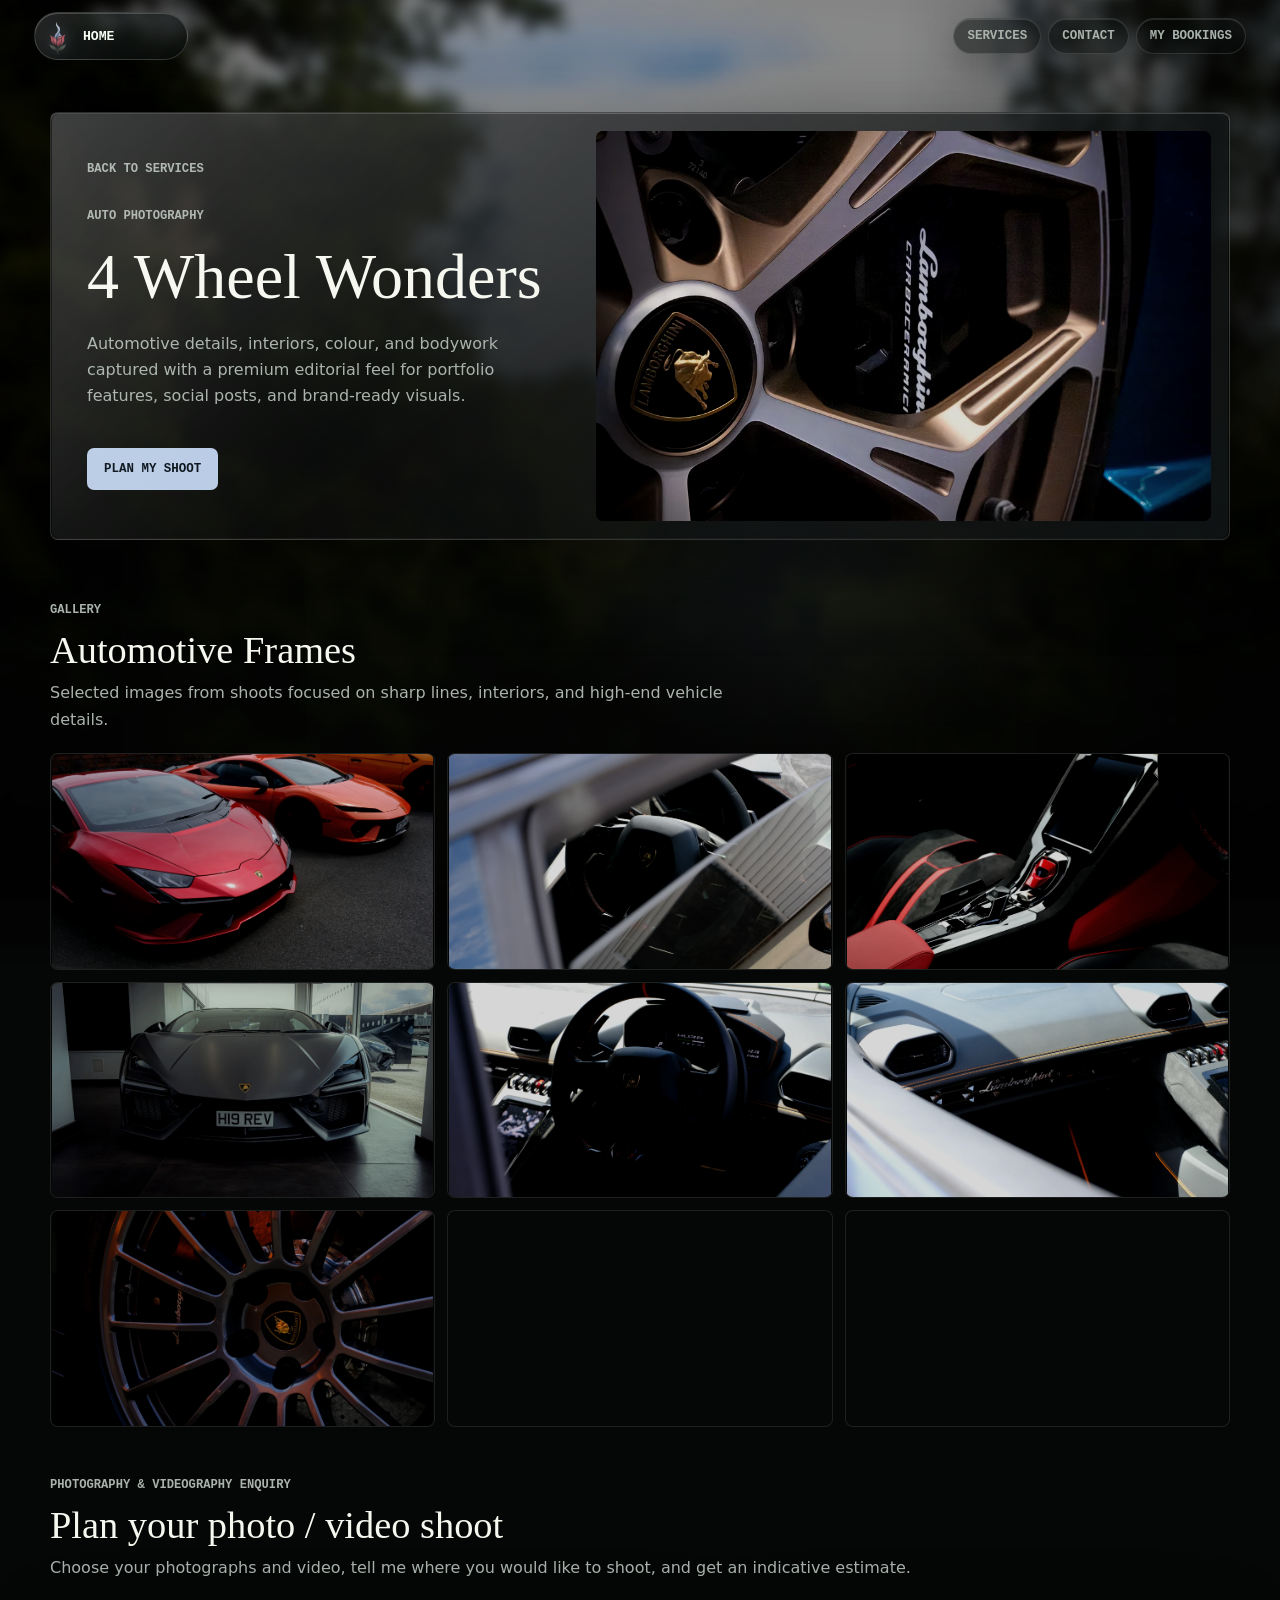
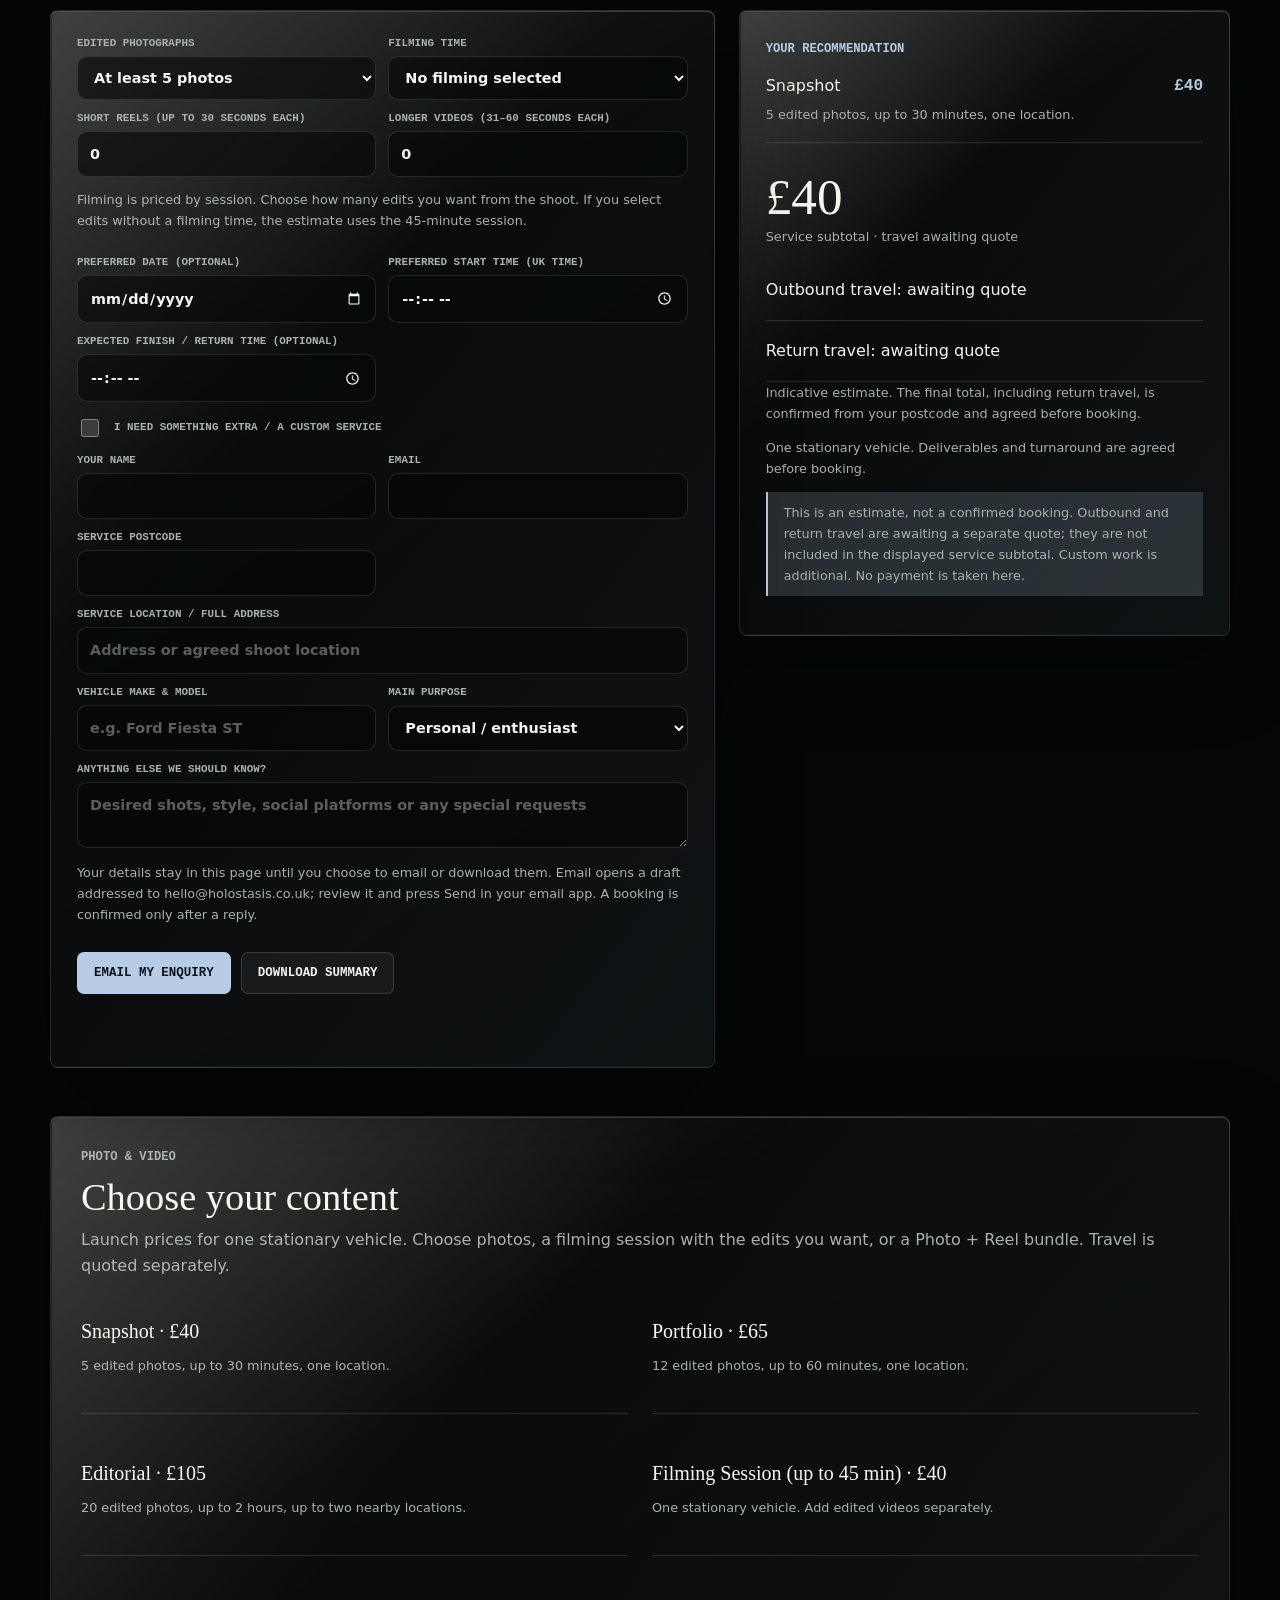
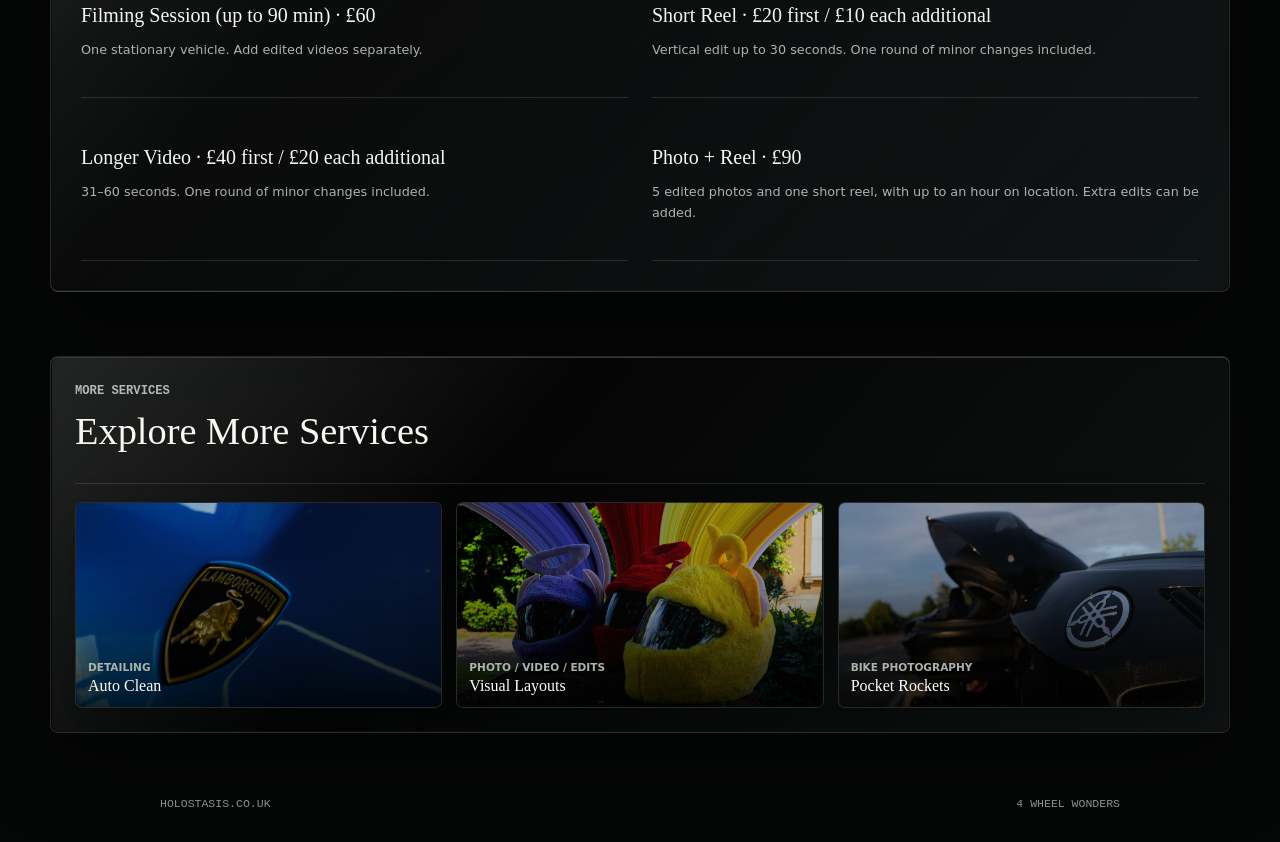
==== commit 26b13a2a: "Add customer booking accounts and update add-on pricing" ====
--- a/4-wheel-wonders.html
+++ b/4-wheel-wonders.html
@@ -27,7 +27,8 @@
 
       <nav class="site-nav" aria-label="Main navigation">
         <a href="index.html#projects">Services</a>
-        <a href="contact.html">Contact</a>
+        <a href="contact.html">Contact</a>
+        <a href="account.html">My Bookings</a>
         
       </nav>
     </header>
@@ -108,6 +109,6 @@
       <span>4 Wheel Wonders</span>
     </footer>
 
-    <script src="script.js?v=phone3"></script><script src="quote-model.js?v=launch-prices1"></script><script src="automotive.js?v=launch-prices1"></script>
+    <script src="script.js?v=phone3"></script><script src="quote-model.js?v=launch-prices2"></script><script src="automotive.js?v=launch-prices2"></script>
   </body>
 </html>
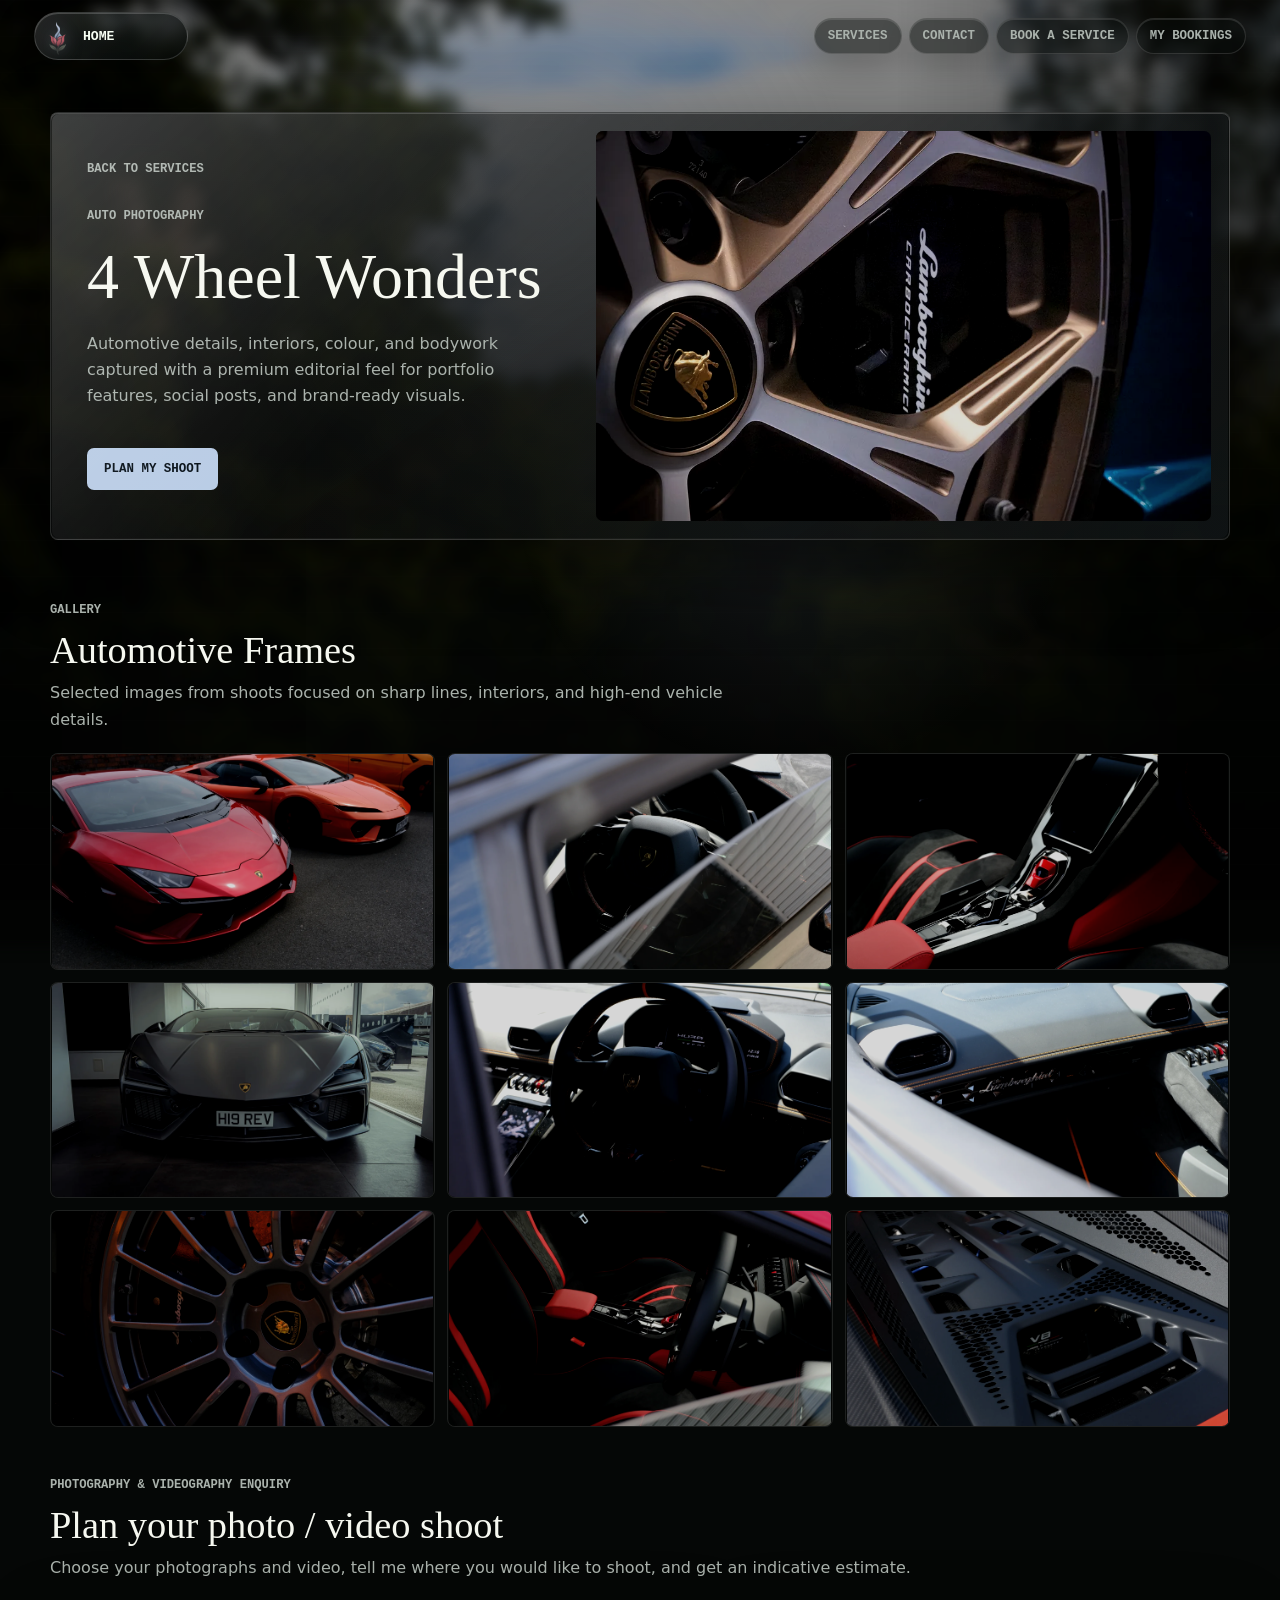
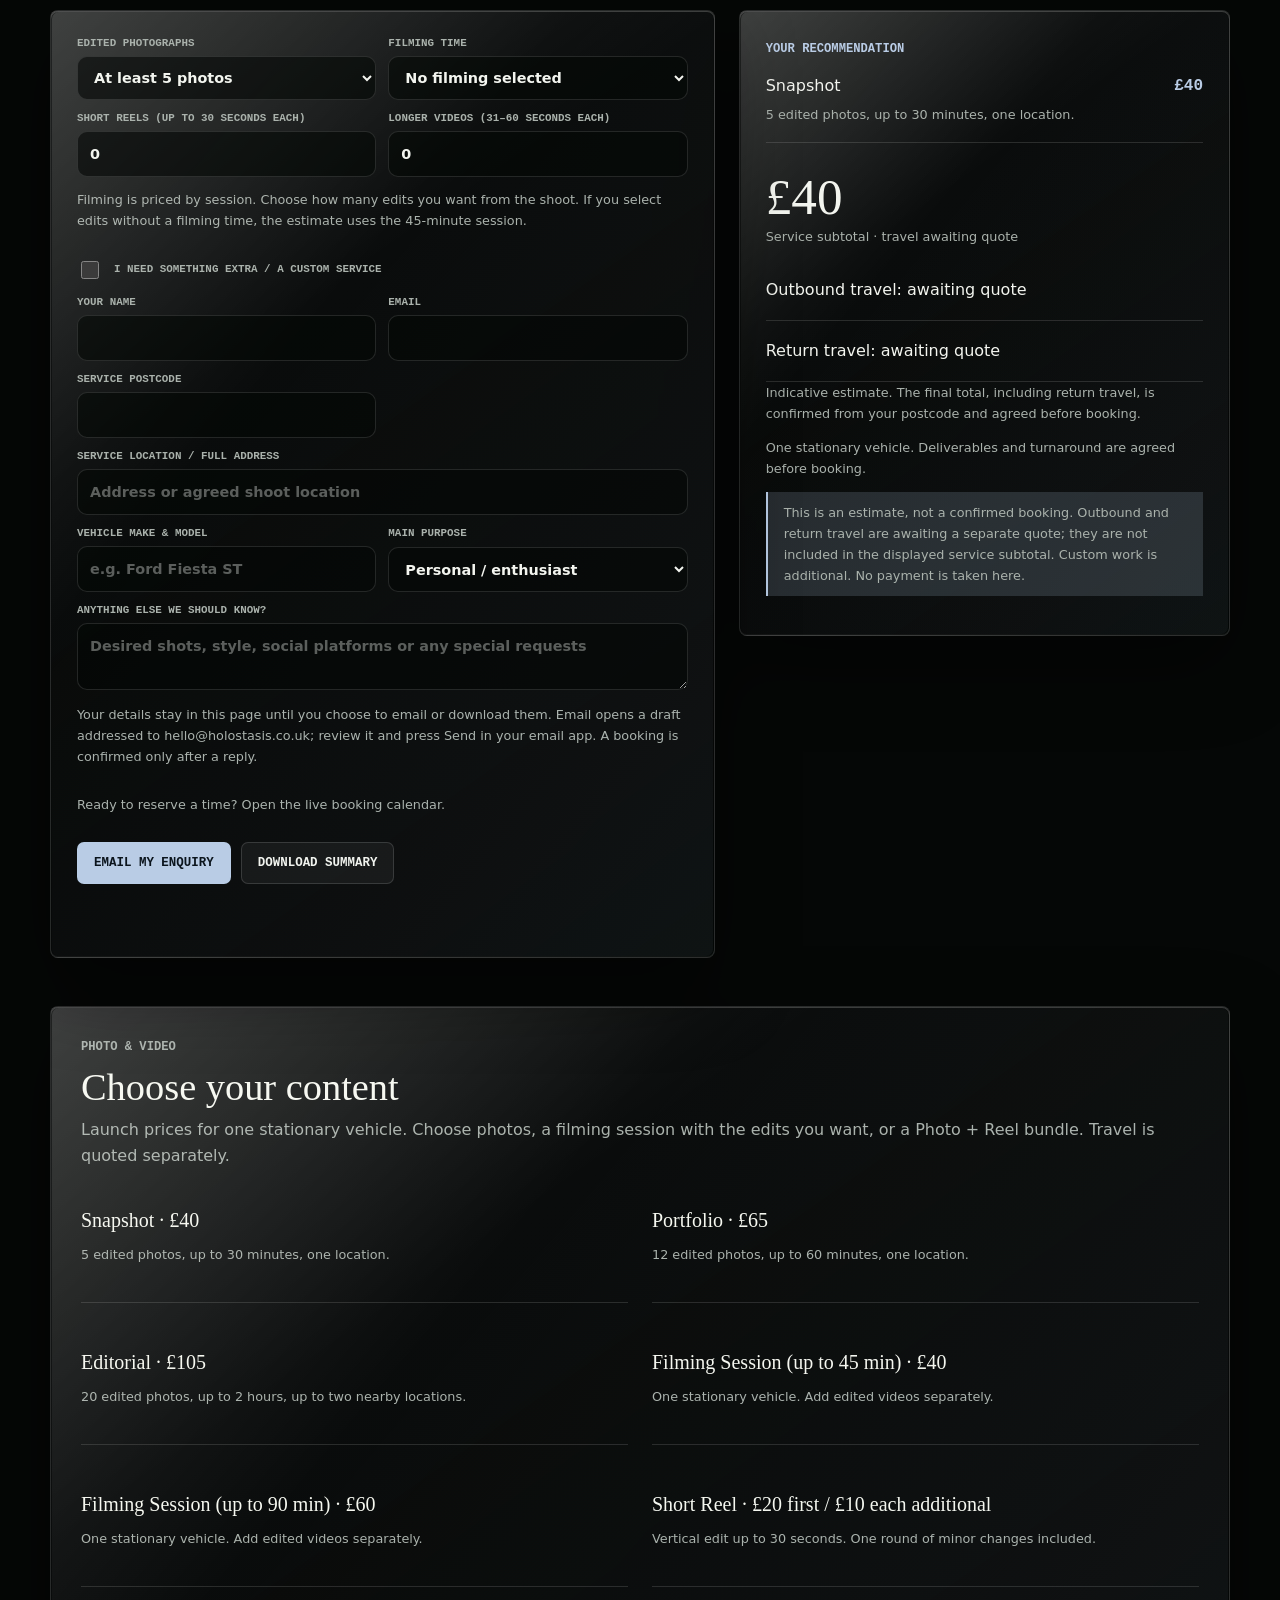
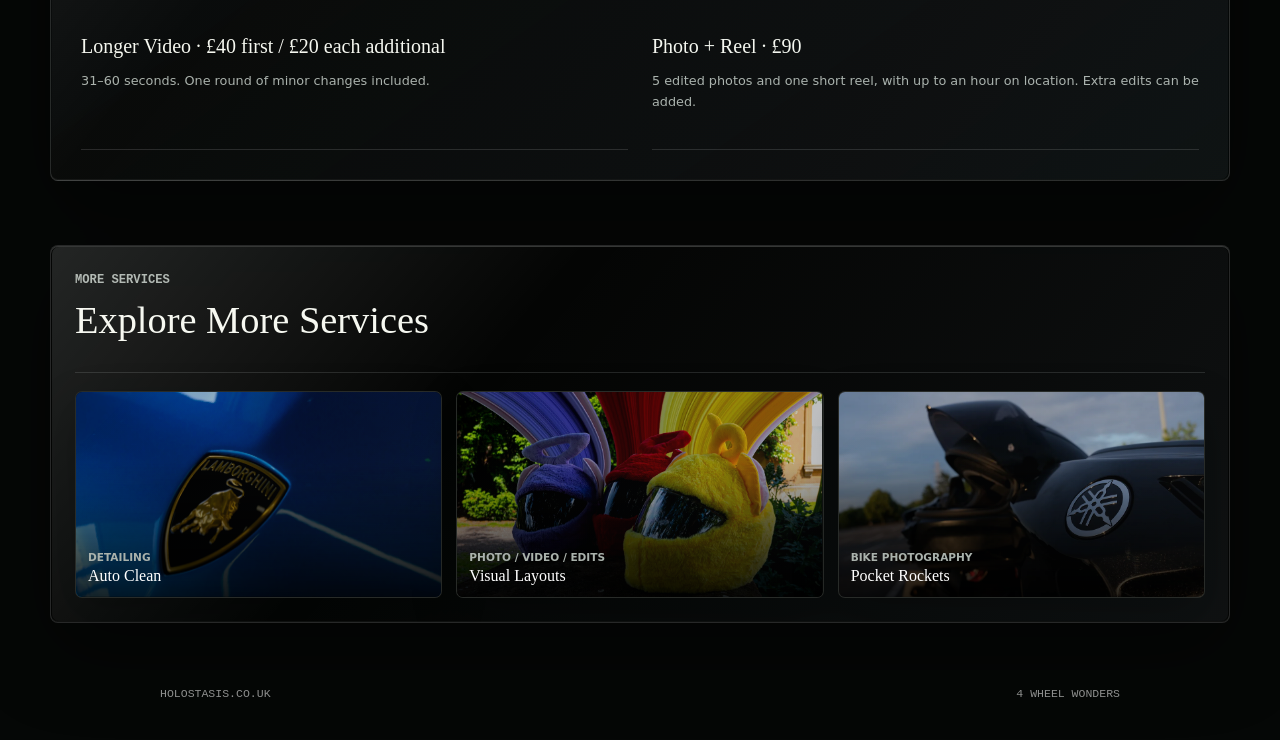
==== commit f6ab7f8d: "Stage guest and customer bookings with live calendar holds" ====
--- a/4-wheel-wonders.html
+++ b/4-wheel-wonders.html
@@ -28,6 +28,7 @@
       <nav class="site-nav" aria-label="Main navigation">
         <a href="index.html#projects">Services</a>
         <a href="contact.html">Contact</a>
+        <a href="book.html">Book a Service</a>
         <a href="account.html">My Bookings</a>
         
       </nav>
@@ -80,7 +81,7 @@
 <label>Short reels (up to 30 seconds each)<input type="number" name="shortReels" min="0" step="1" value="0" inputmode="numeric" aria-describedby="video-quote-help"></label>
 <label>Longer videos (31–60 seconds each)<input type="number" name="longVideos" min="0" step="1" value="0" inputmode="numeric" aria-describedby="video-quote-help"></label>
 <p class="small form-wide" id="video-quote-help">Filming is priced by session. Choose how many edits you want from the shoot. If you select edits without a filming time, the estimate uses the 45-minute session.</p>
-<label>Preferred date (optional)<input type="date" name="date"></label><label>Preferred start time (UK time)<input type="time" name="time"></label><label>Expected finish / return time (optional)<input type="time" name="returnTime"></label>
+
 </div>
 
 <label class="auto-check"><input name="custom" type="checkbox">I need something extra / a custom service</label>
@@ -95,7 +96,7 @@
 <label class="form-wide">Anything else we should know?<textarea name="notes" maxlength="2000" placeholder="Desired shots, style, social platforms or any special requests"></textarea></label>
 </div>
 <p class="small">Your details stay in this page until you choose to email or download them. Email opens a draft addressed to hello@holostasis.co.uk; review it and press Send in your email app. A booking is confirmed only after a reply.</p>
-<div class="form-actions"><button class="button primary" type="submit" id="email-enquiry">Email My Enquiry</button><button class="button ghost" type="button" id="download">Download Summary</button></div><p class="status small" id="status" role="status"></p>
+<p class="small">Ready to reserve a time? <a href="book.html">Open the live booking calendar</a>.</p><div class="form-actions"><button class="button primary" type="submit" id="email-enquiry">Email My Enquiry</button><button class="button ghost" type="button" id="download">Download Summary</button></div><p class="status small" id="status" role="status"></p>
 </form>
 <aside class="auto-panel auto-estimate glass"><span class="eyebrow">Your recommendation</span><div id="estimate" aria-live="polite" aria-atomic="true"></div><p class="notice">This is an estimate, not a confirmed booking. Outbound and return travel are awaiting a separate quote; they are not included in the displayed service subtotal. Custom work is additional. No payment is taken here.</p></aside>
 </div></section>
@@ -109,6 +110,6 @@
       <span>4 Wheel Wonders</span>
     </footer>
 
-    <script src="script.js?v=phone3"></script><script src="quote-model.js?v=launch-prices2"></script><script src="automotive.js?v=launch-prices2"></script>
+    <script src="script.js?v=phone3"></script><script src="quote-model.js?v=launch-prices2"></script><script src="automotive.js?v=calendar1"></script>
   </body>
 </html>
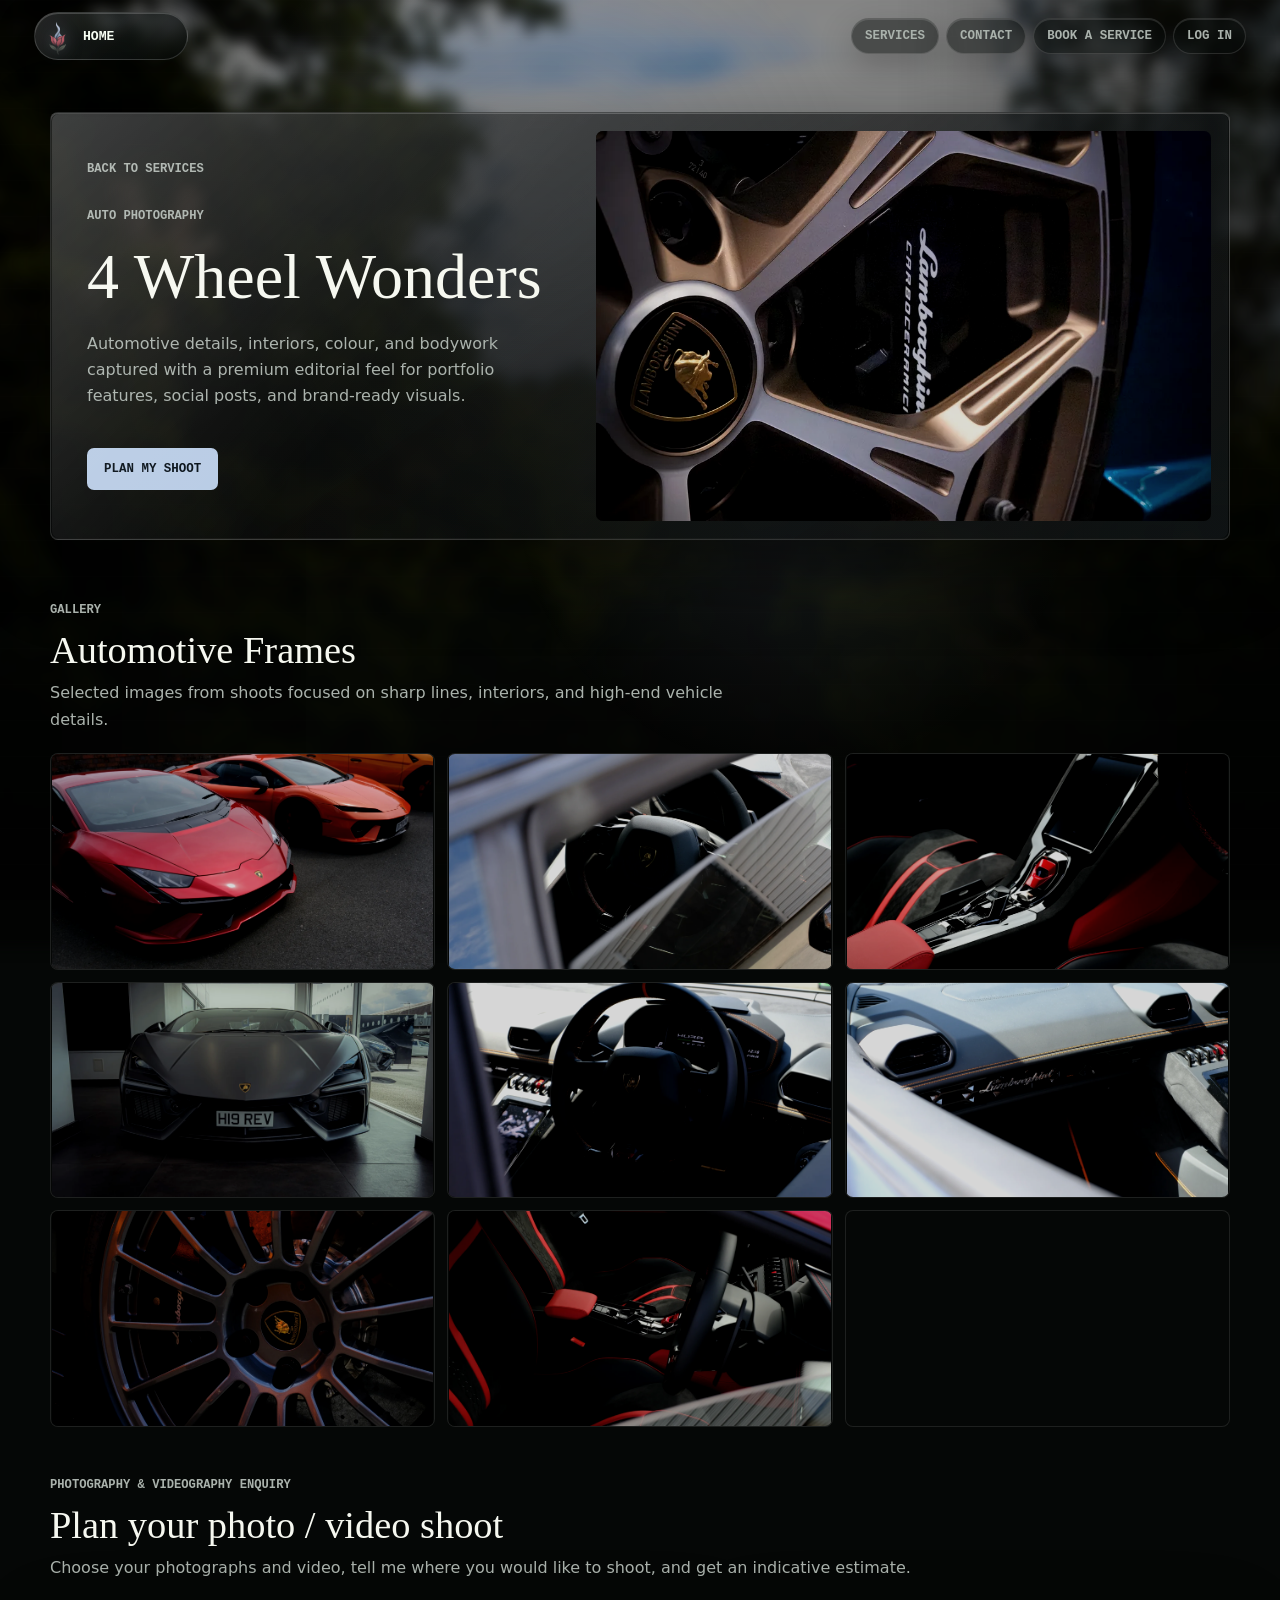
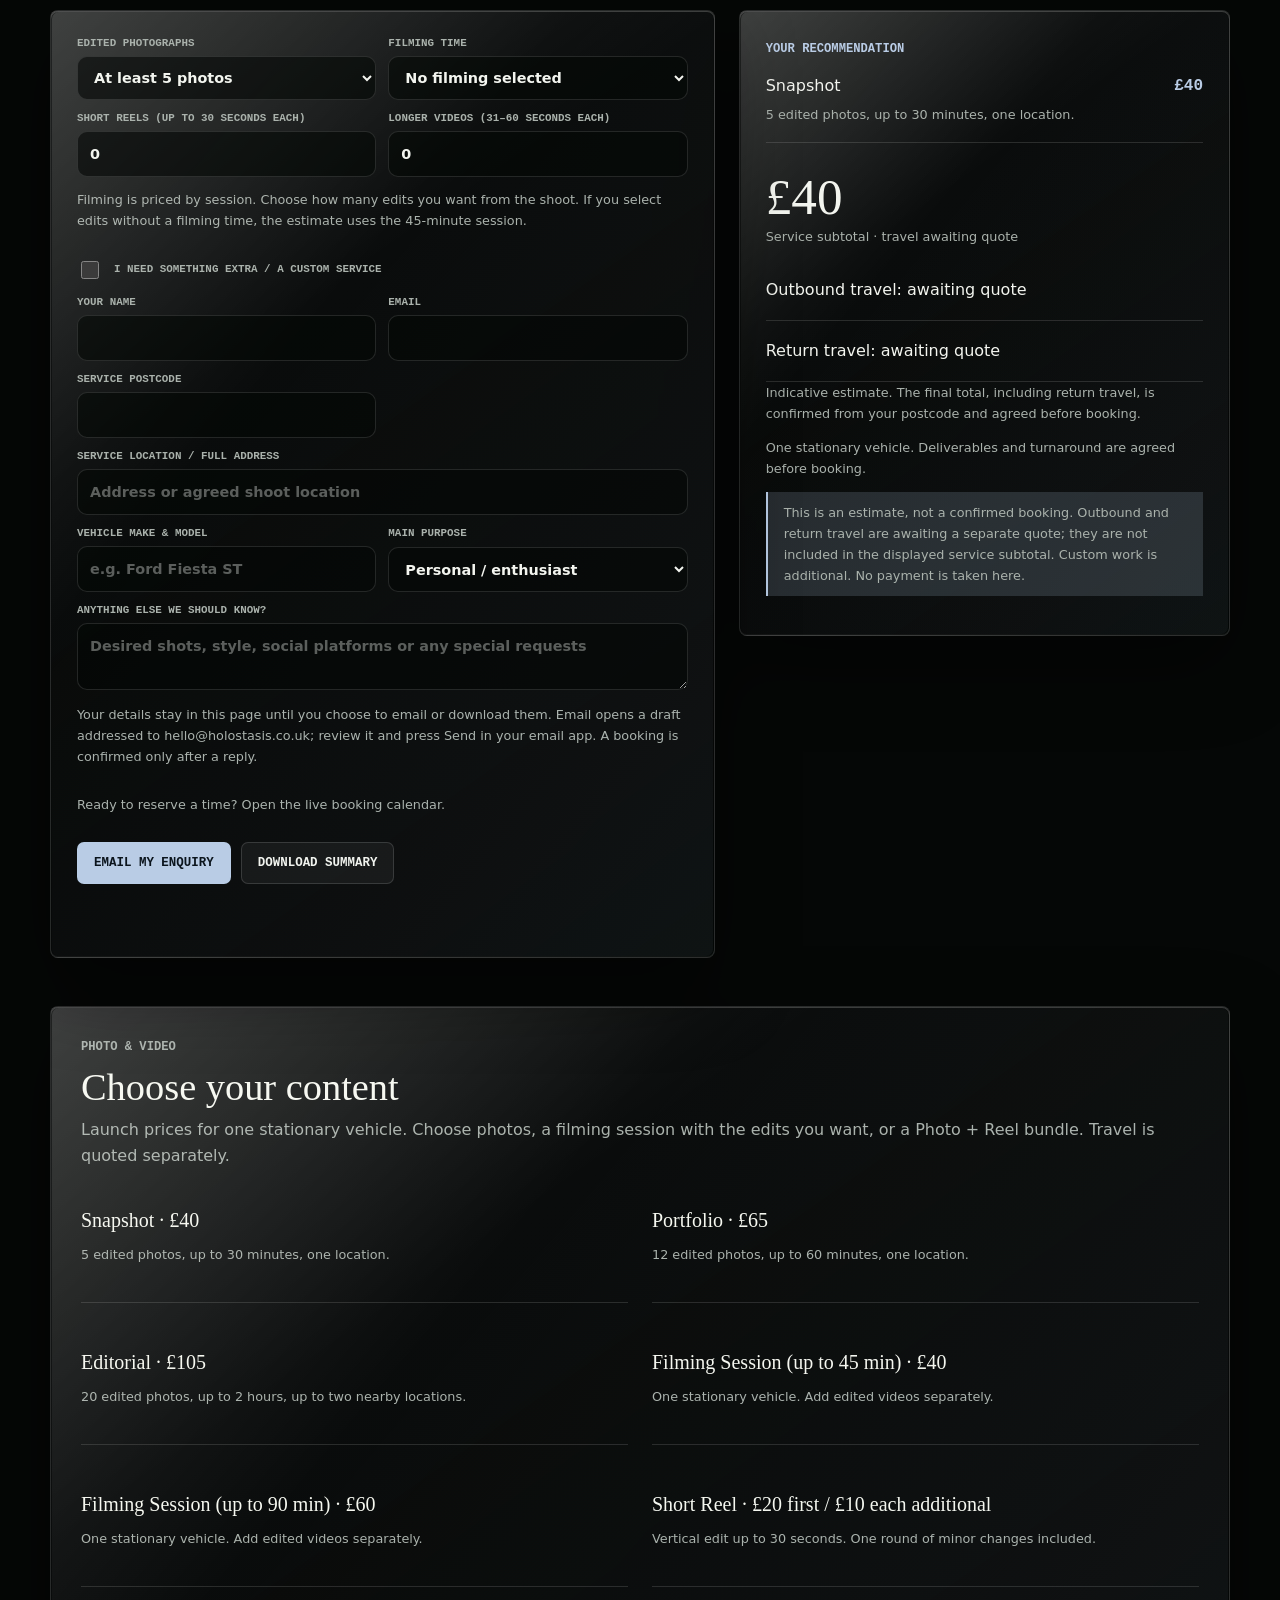
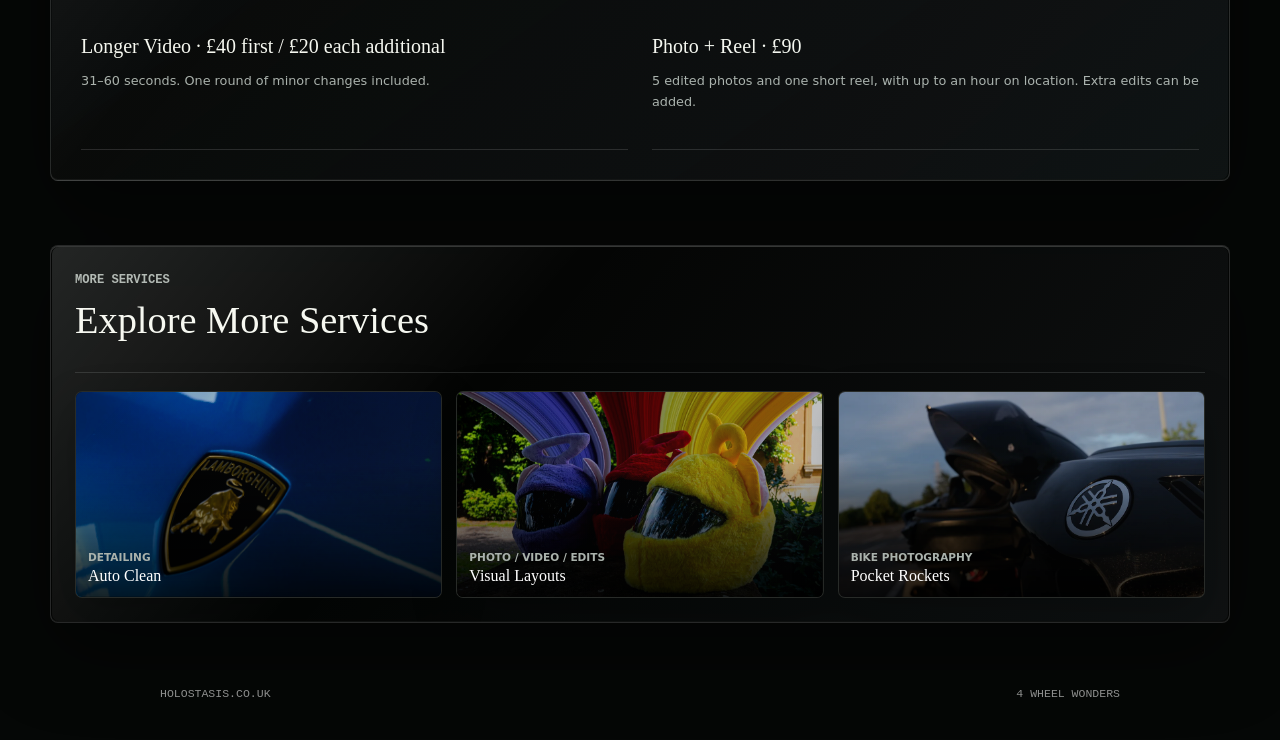
==== commit 3e816b4a: "Use Supabase password login and enable live bookings" ====
--- a/4-wheel-wonders.html
+++ b/4-wheel-wonders.html
@@ -10,7 +10,7 @@
     <title>4 Wheel Wonders | Holostasis</title>
     <link rel="preload" href="assets/bg-blurred.webp" as="image" />
     <link rel="stylesheet" href="styles.css?v=phone3" /><link rel="stylesheet" href="automotive.css?v=phone3" />
-  <link rel="icon" href="favicon.ico?v=phone3" sizes="32x32"><link rel="icon" type="image/svg+xml" href="favicon.svg?v=phone3"><link rel="apple-touch-icon" sizes="180x180" href="assets/logo-icon-180.png"><link rel="stylesheet" href="brand-intro.css?v=phone3"><script src="brand-intro.js?v=phone3"></script><link rel="preload" as="image" href="assets/brand-opening-mobile.webp?v=phone3" media="(max-width: 760px), (pointer: coarse)"></head>
+  <link rel="icon" href="favicon.ico?v=phone3" sizes="32x32"><link rel="icon" type="image/svg+xml" href="favicon.svg?v=phone3"><link rel="apple-touch-icon" sizes="180x180" href="assets/logo-icon-180.png"><link rel="stylesheet" href="brand-intro.css?v=phone3"><script src="brand-intro.js?v=phone3"></script><link rel="preload" as="image" href="assets/brand-opening-mobile.webp?v=phone3" media="(max-width: 760px), (pointer: coarse)"><script src="account-nav.js?v=1" defer></script></head>
   <body><div class="brand-intro" aria-hidden="true"><div class="brand-intro-scene"><picture class="brand-phone-playback"><source media="(max-width: 760px), (pointer: coarse)" srcset="assets/brand-opening-mobile.webp?v=phone3"><img src="assets/finished-logo.webp" alt="" width="480" height="430" fetchpriority="high" decoding="async"></picture><svg class="brand-flower" viewBox="0 0 448 693" aria-hidden="true"><defs><linearGradient id="morph-water" x1="0" y1="0" x2="1" y2="1"><stop stop-color="#d4ecff"/><stop offset=".45" stop-color="#8daac9"/><stop offset="1" stop-color="#c56c82"/></linearGradient><filter id="logo-morph" x="-60%" y="-40%" width="220%" height="180%"><feTurbulence type="fractalNoise" baseFrequency=".012 .022" numOctaves="2" seed="5" result="flow"><animate attributeName="baseFrequency" values=".025 .016;.012 .025;.008 .012" dur="1.65s" fill="freeze"/></feTurbulence><feDisplacementMap in="SourceGraphic" in2="flow" scale="170" result="warped"><animate attributeName="scale" values="170;130;65;15;0" keyTimes="0;.28;.58;.85;1" dur="1.65s" fill="freeze"/></feDisplacementMap><feGaussianBlur in="warped" stdDeviation="15"><animate attributeName="stdDeviation" values="15;12;5;0" keyTimes="0;.3;.65;1" dur="1.65s" fill="freeze"/></feGaussianBlur></filter></defs><g class="brand-morph-mark" filter="url(#logo-morph)"><image href="assets/finished-logo.webp" width="448" height="693"/></g></svg><svg class="brand-current" viewBox="0 0 480 320"><path d="M30 235C90 305 190 260 205 180S270 50 300 95 250 220 350 230 465 180 450 130"/></svg></div></div>
     <div class="page-noise" aria-hidden="true"></div>
 
@@ -29,7 +29,7 @@
         <a href="index.html#projects">Services</a>
         <a href="contact.html">Contact</a>
         <a href="book.html">Book a Service</a>
-        <a href="account.html">My Bookings</a>
+        <a href="account.html" data-account-nav>Log in</a>
         
       </nav>
     </header>
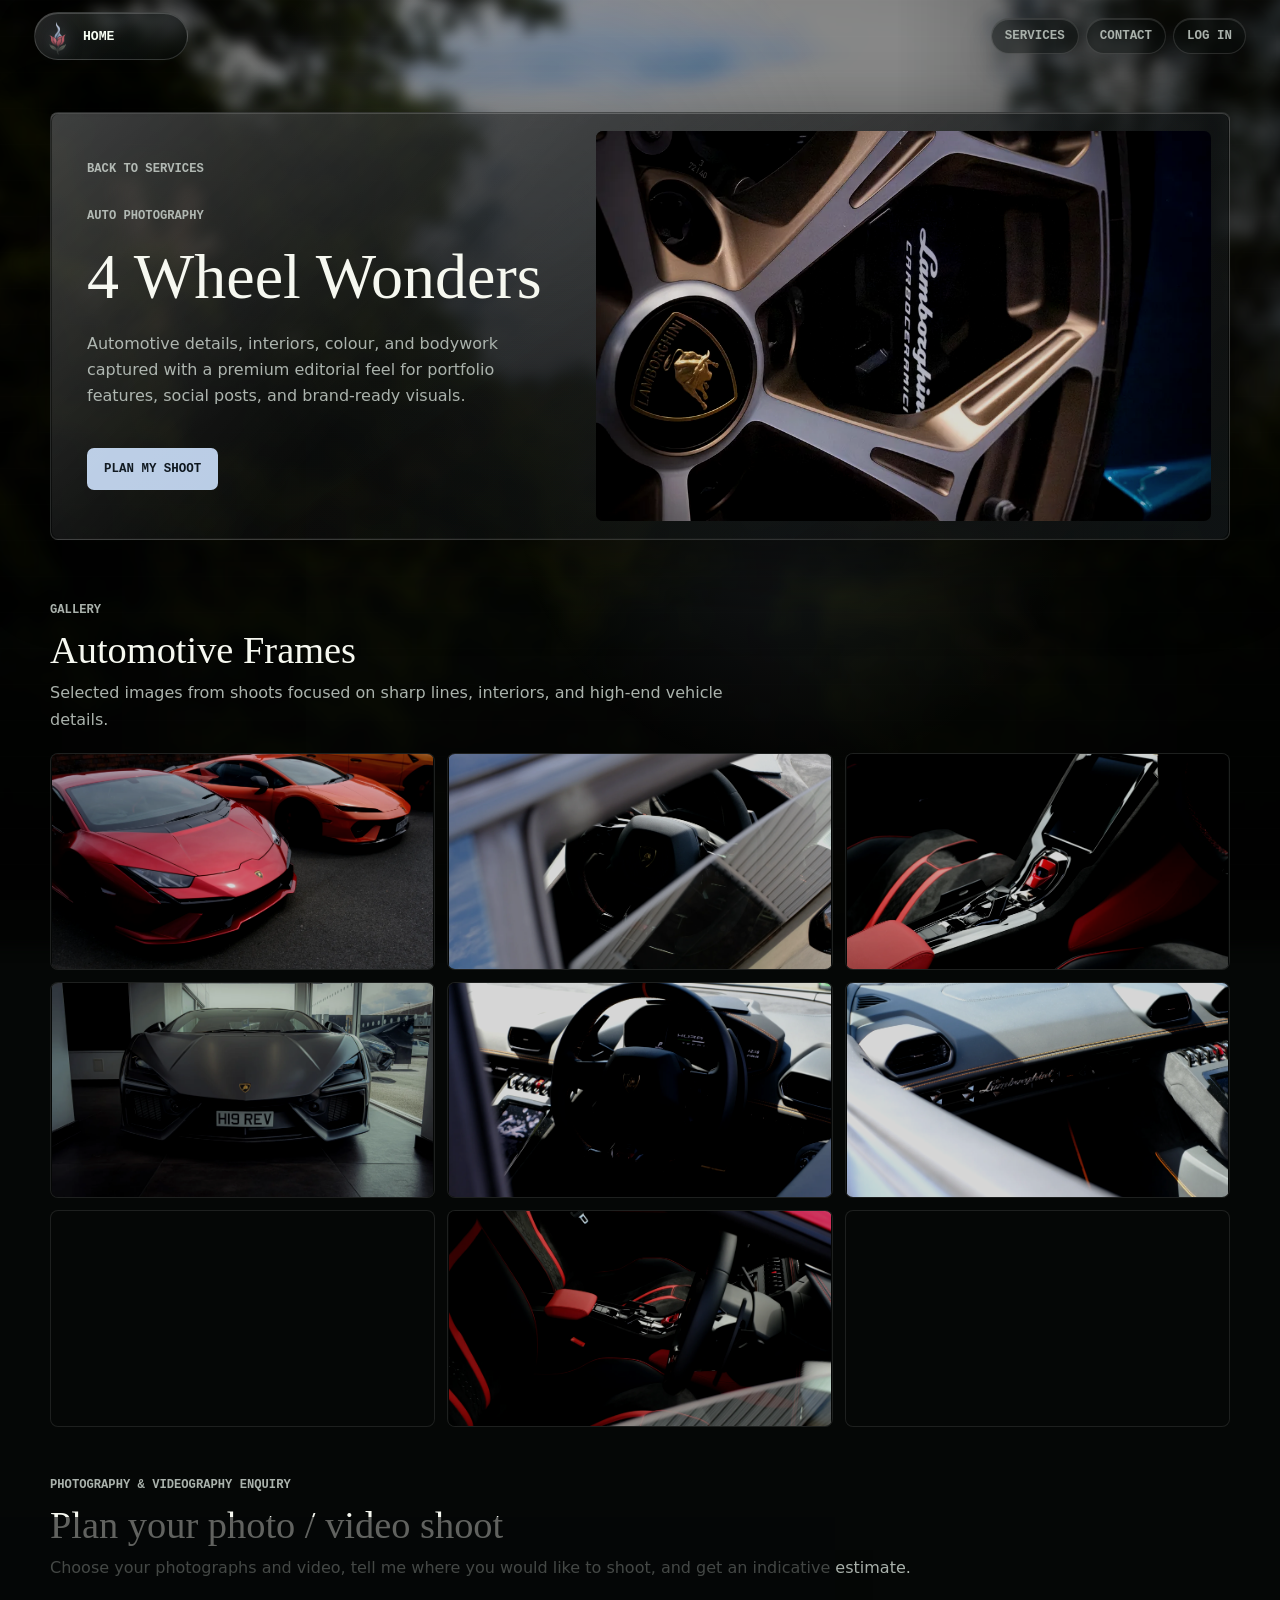
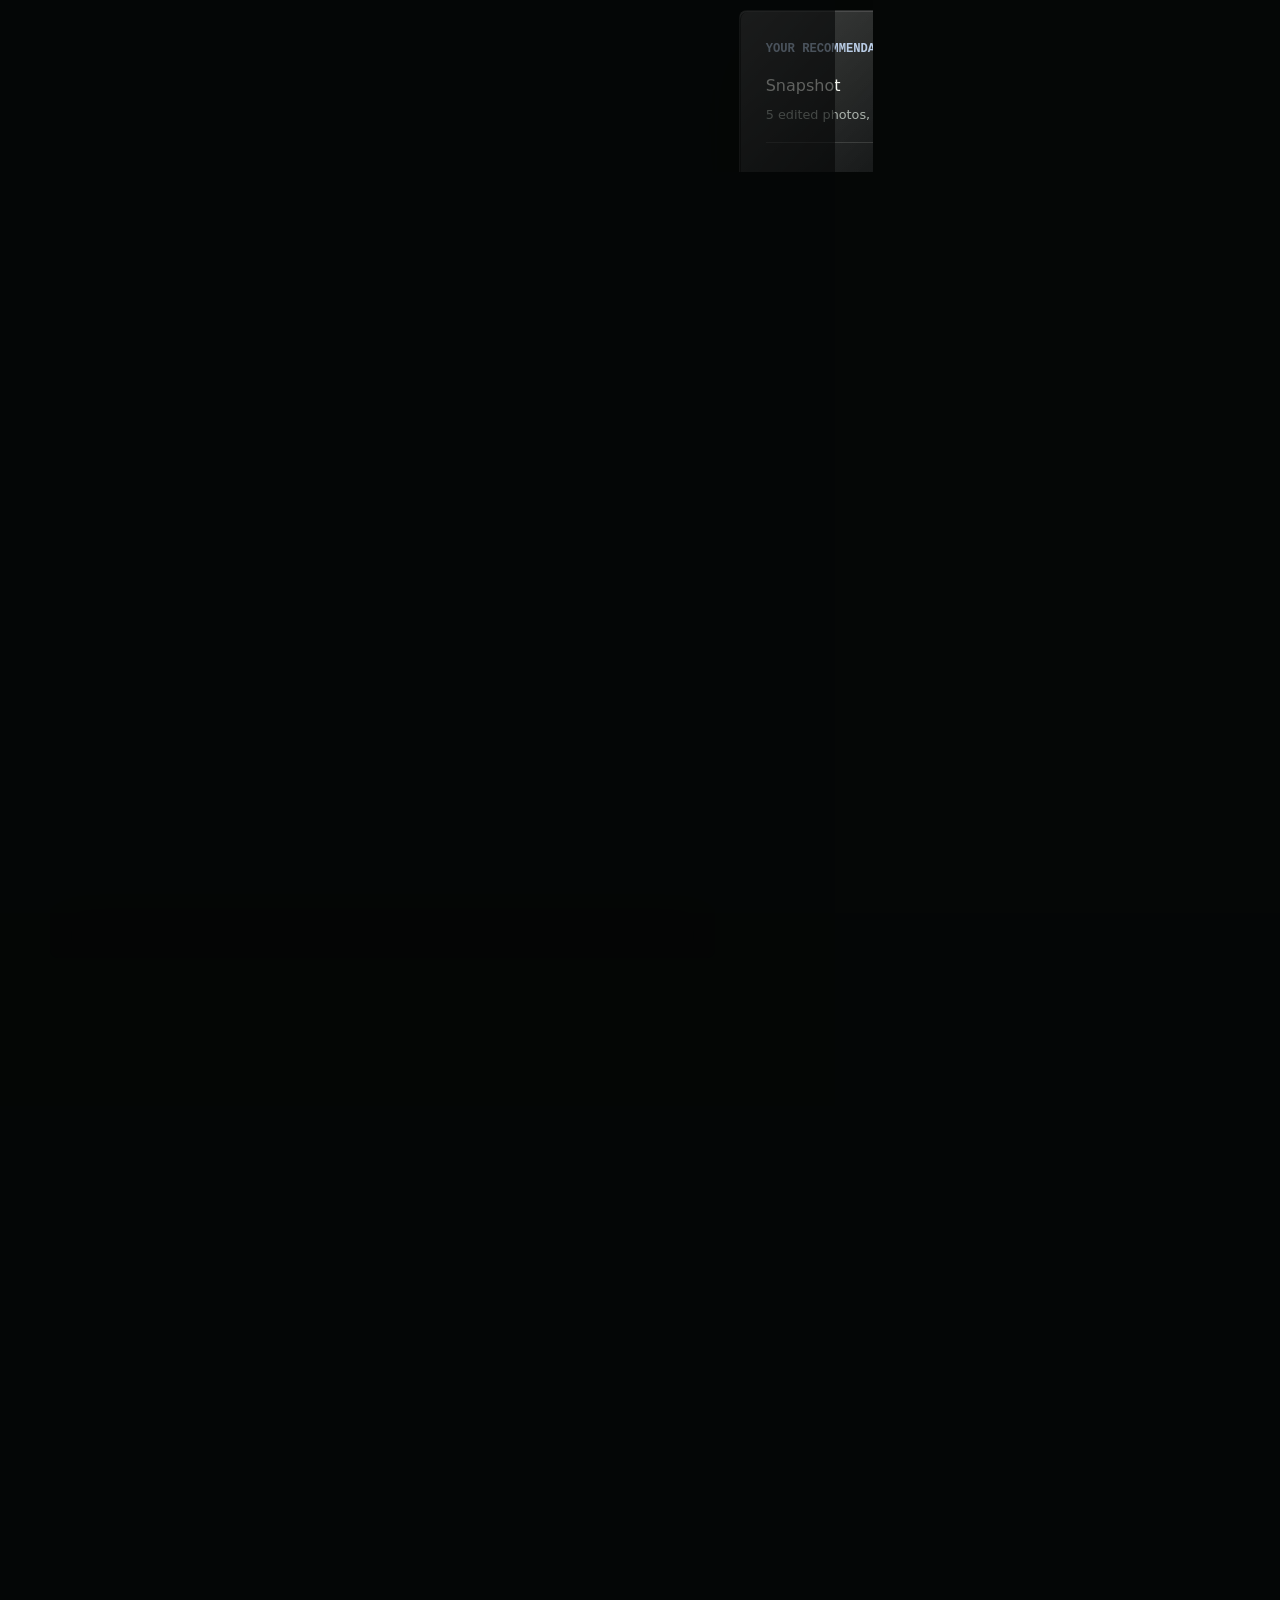
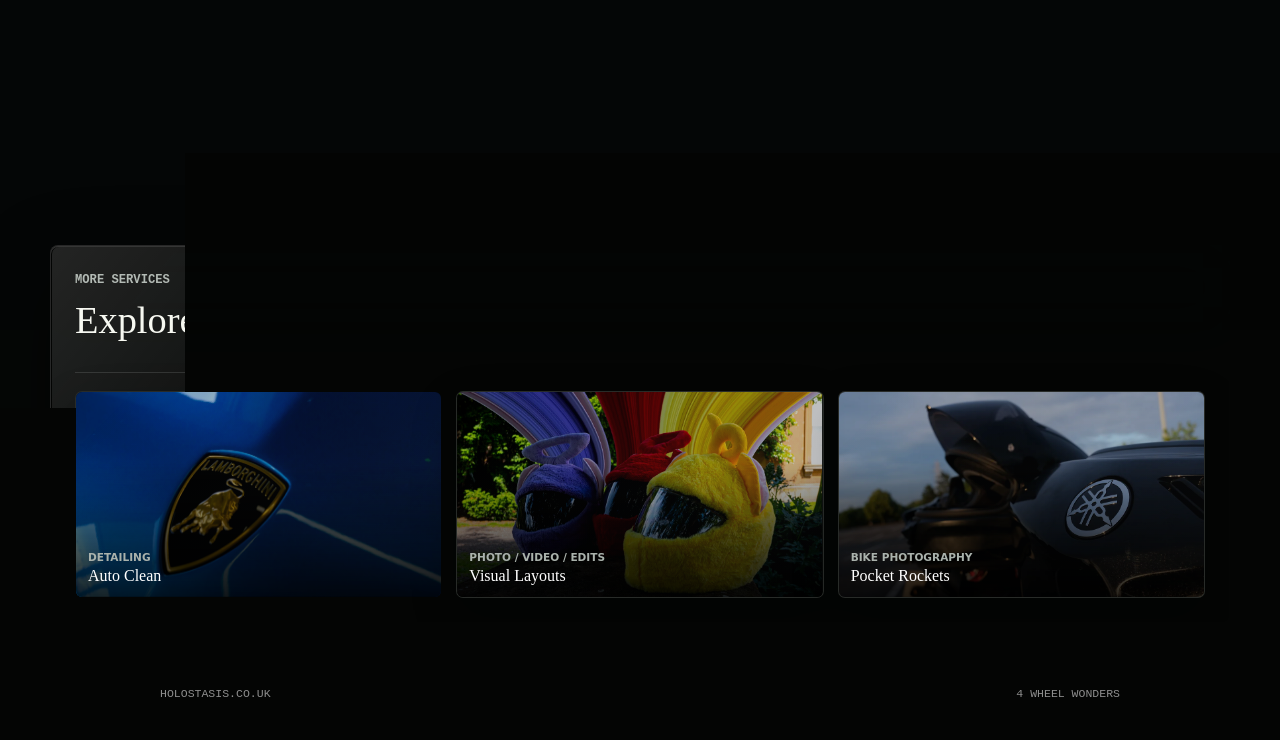
==== commit ac59dd85: "Simplify mobile login and add email-free signup" ====
--- a/4-wheel-wonders.html
+++ b/4-wheel-wonders.html
@@ -28,7 +28,6 @@
       <nav class="site-nav" aria-label="Main navigation">
         <a href="index.html#projects">Services</a>
         <a href="contact.html">Contact</a>
-        <a href="book.html">Book a Service</a>
         <a href="account.html" data-account-nav>Log in</a>
         
       </nav>
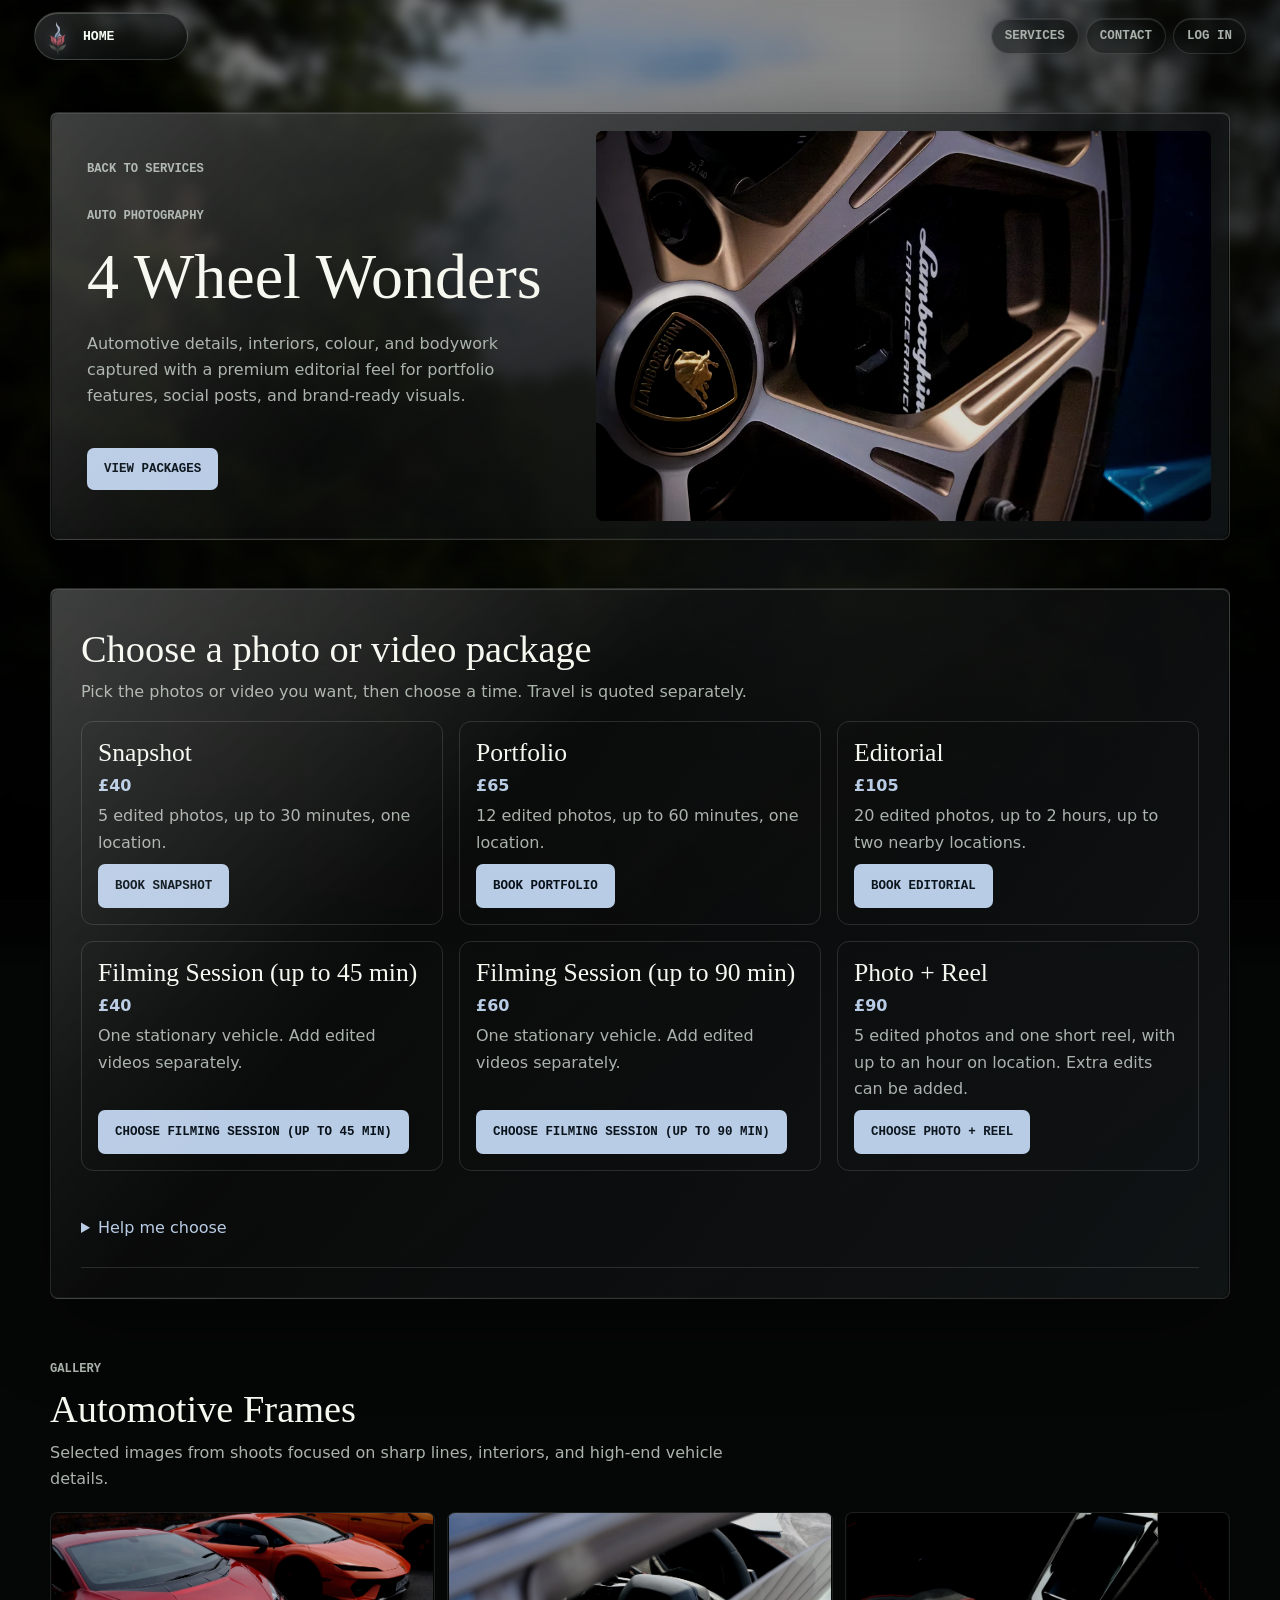
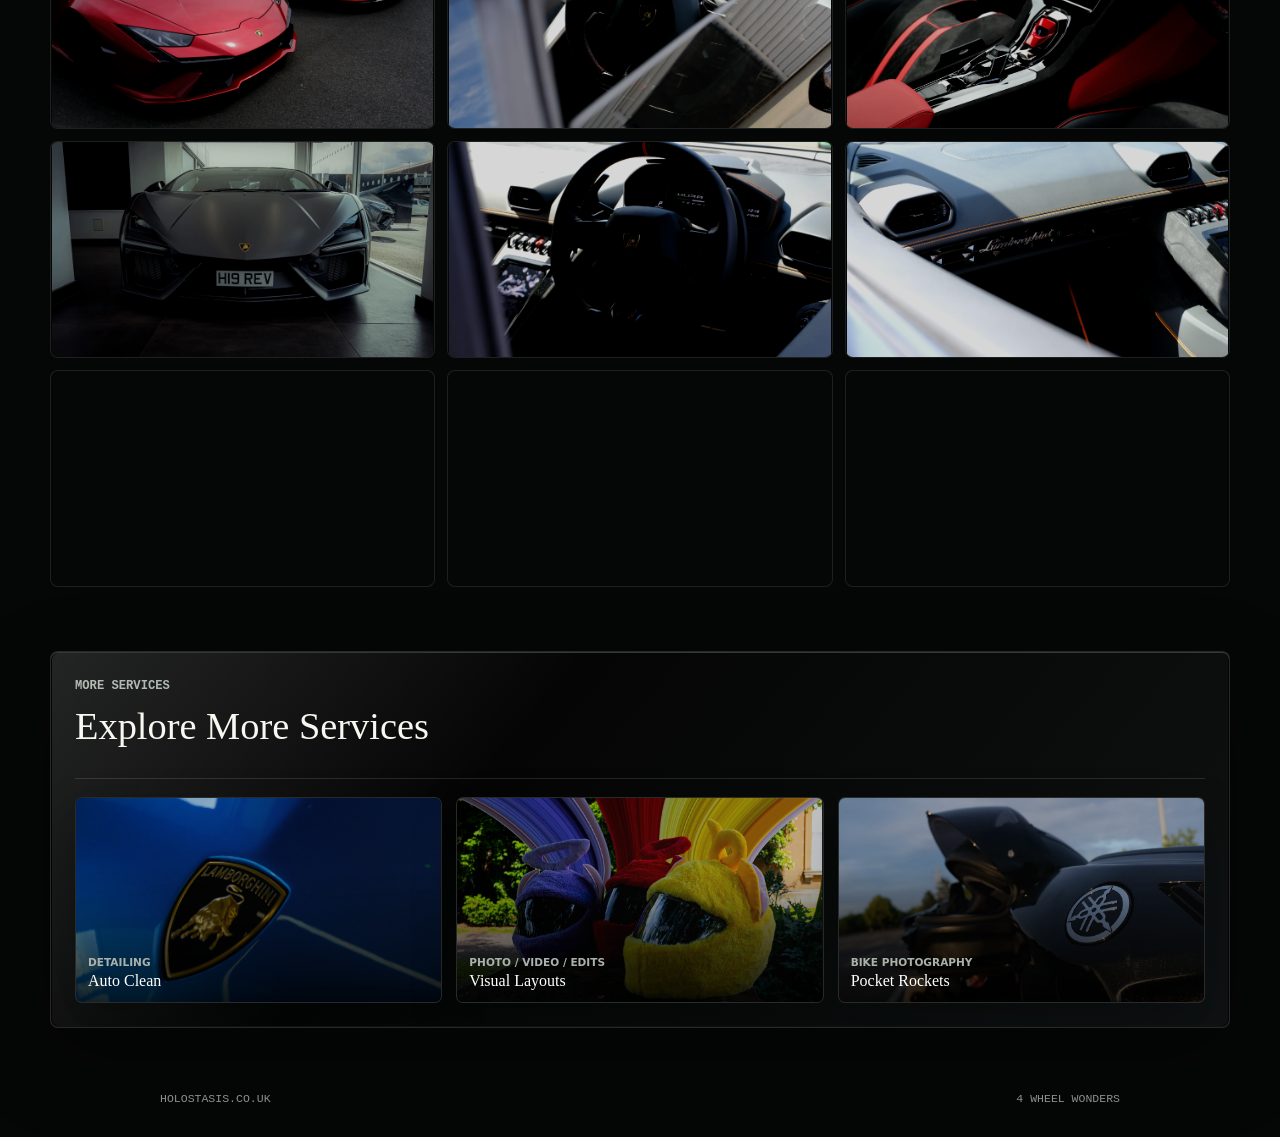
==== commit daf24a14: "Lead with service packages and add a mobile booking calendar" ====
--- a/4-wheel-wonders.html
+++ b/4-wheel-wonders.html
@@ -10,7 +10,7 @@
     <title>4 Wheel Wonders | Holostasis</title>
     <link rel="preload" href="assets/bg-blurred.webp" as="image" />
     <link rel="stylesheet" href="styles.css?v=phone3" /><link rel="stylesheet" href="automotive.css?v=phone3" />
-  <link rel="icon" href="favicon.ico?v=phone3" sizes="32x32"><link rel="icon" type="image/svg+xml" href="favicon.svg?v=phone3"><link rel="apple-touch-icon" sizes="180x180" href="assets/logo-icon-180.png"><link rel="stylesheet" href="brand-intro.css?v=phone3"><script src="brand-intro.js?v=phone3"></script><link rel="preload" as="image" href="assets/brand-opening-mobile.webp?v=phone3" media="(max-width: 760px), (pointer: coarse)"><script src="account-nav.js?v=1" defer></script></head>
+  <link rel="icon" href="favicon.ico?v=phone3" sizes="32x32"><link rel="icon" type="image/svg+xml" href="favicon.svg?v=phone3"><link rel="apple-touch-icon" sizes="180x180" href="assets/logo-icon-180.png"><link rel="stylesheet" href="brand-intro.css?v=phone3"><script src="brand-intro.js?v=phone3"></script><link rel="preload" as="image" href="assets/brand-opening-mobile.webp?v=phone3" media="(max-width: 760px), (pointer: coarse)"><script src="account-nav.js?v=profile1" defer></script><link rel="stylesheet" href="package-booking.css?v=1"></head>
   <body><div class="brand-intro" aria-hidden="true"><div class="brand-intro-scene"><picture class="brand-phone-playback"><source media="(max-width: 760px), (pointer: coarse)" srcset="assets/brand-opening-mobile.webp?v=phone3"><img src="assets/finished-logo.webp" alt="" width="480" height="430" fetchpriority="high" decoding="async"></picture><svg class="brand-flower" viewBox="0 0 448 693" aria-hidden="true"><defs><linearGradient id="morph-water" x1="0" y1="0" x2="1" y2="1"><stop stop-color="#d4ecff"/><stop offset=".45" stop-color="#8daac9"/><stop offset="1" stop-color="#c56c82"/></linearGradient><filter id="logo-morph" x="-60%" y="-40%" width="220%" height="180%"><feTurbulence type="fractalNoise" baseFrequency=".012 .022" numOctaves="2" seed="5" result="flow"><animate attributeName="baseFrequency" values=".025 .016;.012 .025;.008 .012" dur="1.65s" fill="freeze"/></feTurbulence><feDisplacementMap in="SourceGraphic" in2="flow" scale="170" result="warped"><animate attributeName="scale" values="170;130;65;15;0" keyTimes="0;.28;.58;.85;1" dur="1.65s" fill="freeze"/></feDisplacementMap><feGaussianBlur in="warped" stdDeviation="15"><animate attributeName="stdDeviation" values="15;12;5;0" keyTimes="0;.3;.65;1" dur="1.65s" fill="freeze"/></feGaussianBlur></filter></defs><g class="brand-morph-mark" filter="url(#logo-morph)"><image href="assets/finished-logo.webp" width="448" height="693"/></g></svg><svg class="brand-current" viewBox="0 0 480 320"><path d="M30 235C90 305 190 260 205 180S270 50 300 95 250 220 350 230 465 180 450 130"/></svg></div></div>
     <div class="page-noise" aria-hidden="true"></div>
 
@@ -43,13 +43,45 @@
             Automotive details, interiors, colour, and bodywork captured with a premium editorial feel
             for portfolio features, social posts, and brand-ready visuals.
           </p>
-          <div class="bio-actions"><a class="button primary" href="#finder">Plan My Shoot</a></div>
+          <div class="bio-actions"><a class="button primary" href="#finder">View Packages</a></div>
         </div>
         <div class="project-detail-media">
           <img src="assets/project-4-wheel-wonders.webp" alt="Lamborghini detail with wheel and interior styling" / loading="lazy" decoding="async">
         </div>
       </section>
 
+      <section id="finder" class="auto-section auto-catalogue package-section glass" data-package-type="media" data-vehicle="car">
+      <h2>Choose a photo or video package</h2>
+      <p>Pick the photos or video you want, then choose a time. Travel is quoted separately.</p>
+      <div class="package-grid" id="package-list"></div>
+
+      <form id="package-options" class="contact-form package-options" hidden>
+        <h3 id="package-choice" tabindex="-1"></h3>
+
+        <details id="package-addons">
+          <summary>Video edits (optional)</summary>
+          <div class="package-extra-fields">
+            <p id="package-addon-help" class="small" hidden></p>
+
+            <div class="form-grid">
+              <label>Short reels (up to 30 seconds)<input type="number" name="shortReels" value="0" min="0" step="1" inputmode="numeric"></label>
+              <label>Longer edits (31–60 seconds)<input type="number" name="longVideos" value="0" min="0" step="1" inputmode="numeric"></label>
+            </div>
+          </div>
+        </details>
+        <p id="package-estimate" class="package-estimate" aria-live="polite"></p>
+        <p class="small">The price excludes travel. Holostasis will confirm the total and any extra time for add-ons.</p>
+        <button class="button primary" type="submit">See available dates</button>
+      </form>
+      <details class="package-help">
+        <summary>Help me choose</summary>
+        <form id="package-survey" class="contact-form package-extra-fields">
+          <label>What would you like?<select name="media"><option value="snapshot">A few photos</option><option value="portfolio">More photo angles</option><option value="filming-45">A video</option><option value="photo-reel">Photos and a reel</option></select></label>
+          <button class="button ghost" type="submit">Suggest a package</button>
+        </form>
+        <p id="package-recommendation" role="status"></p>
+      </details>
+</section>
       <section class="gallery-section" data-reveal>
         <div class="gallery-heading">
           <p class="eyebrow">Gallery</p>
@@ -70,36 +102,7 @@
         </div>
       </section>
 
-      <section id="finder" class="auto-section is-visible"><p class="eyebrow">Photography &amp; Videography Enquiry</p><h2>Plan your photo / video shoot</h2><p>Choose your photographs and video, tell me where you would like to shoot, and get an indicative estimate.</p><div class="auto-grid"><form data-media-only="true" id="enquiry" class="contact-form auto-panel glass">
-<input type="hidden" name="clean" value="none"><input type="hidden" name="size" value="small"><input type="hidden" name="condition" value="normal"><div class="form-grid">
-
-
-
-<label>Edited photographs<select name="photos"><option value="0">No photography</option><option value="5" selected>At least 5 photos</option><option value="12">At least 12 photos</option><option value="20">At least 20 photos</option></select></label>
-<label>Filming time<select name="filming"><option value="0">No filming selected</option><option value="45">Up to 45 minutes</option><option value="90">Up to 90 minutes</option></select></label>
-<label>Short reels (up to 30 seconds each)<input type="number" name="shortReels" min="0" step="1" value="0" inputmode="numeric" aria-describedby="video-quote-help"></label>
-<label>Longer videos (31–60 seconds each)<input type="number" name="longVideos" min="0" step="1" value="0" inputmode="numeric" aria-describedby="video-quote-help"></label>
-<p class="small form-wide" id="video-quote-help">Filming is priced by session. Choose how many edits you want from the shoot. If you select edits without a filming time, the estimate uses the 45-minute session.</p>
-
-</div>
-
-<label class="auto-check"><input name="custom" type="checkbox">I need something extra / a custom service</label>
-<div class="form-grid">
-<label>Your name<input name="name" autocomplete="name" required maxlength="100"></label>
-<label>Email<input name="email" type="email" autocomplete="email" required maxlength="200"></label>
-<label>Service postcode<input name="postcode" autocomplete="postal-code" required maxlength="12"></label>
-<label class="form-wide">Service location / full address<input name="location" autocomplete="street-address" required maxlength="250" placeholder="Address or agreed shoot location"></label>
-<label>Vehicle make & model<input name="vehicle" required maxlength="150" placeholder="e.g. Ford Fiesta ST"></label>
-
-<label>Main purpose<select name="purpose"><option>Personal / enthusiast</option><option>Preparing to sell</option><option>Social media content</option><option>Business / dealership</option></select></label>
-<label class="form-wide">Anything else we should know?<textarea name="notes" maxlength="2000" placeholder="Desired shots, style, social platforms or any special requests"></textarea></label>
-</div>
-<p class="small">Your details stay in this page until you choose to email or download them. Email opens a draft addressed to hello@holostasis.co.uk; review it and press Send in your email app. A booking is confirmed only after a reply.</p>
-<p class="small">Ready to reserve a time? <a href="book.html">Open the live booking calendar</a>.</p><div class="form-actions"><button class="button primary" type="submit" id="email-enquiry">Email My Enquiry</button><button class="button ghost" type="button" id="download">Download Summary</button></div><p class="status small" id="status" role="status"></p>
-</form>
-<aside class="auto-panel auto-estimate glass"><span class="eyebrow">Your recommendation</span><div id="estimate" aria-live="polite" aria-atomic="true"></div><p class="notice">This is an estimate, not a confirmed booking. Outbound and return travel are awaiting a separate quote; they are not included in the displayed service subtotal. Custom work is additional. No payment is taken here.</p></aside>
-</div></section>
-<section class="auto-section auto-catalogue glass" data-reveal><p class="eyebrow">Photo &amp; Video</p><h2>Choose your content</h2><p>Launch prices for one stationary vehicle. Choose photos, a filming session with the edits you want, or a Photo + Reel bundle. Travel is quoted separately.</p><div id="catalogue"></div></section>    <section class="project-more glass service-shortcuts is-visible" aria-label="Other services"><div class="section-heading"><p class="eyebrow">More Services</p><h2>Explore More Services</h2></div><div class="project-grid"><a class="project-card" href="automotive.html" data-tilt><img src="assets/detailing-thumbnail.jpg" alt="Lamborghini badge on polished blue paintwork" loading="lazy"><span>Detailing</span><strong>Auto Clean</strong></a>
+      <section class="project-more glass service-shortcuts is-visible" aria-label="Other services"><div class="section-heading"><p class="eyebrow">More Services</p><h2>Explore More Services</h2></div><div class="project-grid"><a class="project-card" href="automotive.html" data-tilt><img src="assets/detailing-thumbnail.jpg" alt="Lamborghini badge on polished blue paintwork" loading="lazy"><span>Detailing</span><strong>Auto Clean</strong></a>
 <a class="project-card" href="visual-layouts.html" data-tilt><img src="assets/project-visual-layouts.webp" alt="Creative photo and video editing by Holostasis" loading="lazy"><span>Photo / Video / Edits</span><strong>Visual Layouts</strong></a>
 <a class="project-card" href="pocket-rockets.html" data-tilt><img src="assets/project-pocket-rockets.webp" alt="Motorbike photography by Holostasis" loading="lazy"><span>Bike Photography</span><strong>Pocket Rockets</strong></a></div></section>
 </main>
@@ -109,6 +112,6 @@
       <span>4 Wheel Wonders</span>
     </footer>
 
-    <script src="script.js?v=phone3"></script><script src="quote-model.js?v=launch-prices2"></script><script src="automotive.js?v=calendar1"></script>
+    <script src="script.js?v=phone3"></script><script src="quote-model.js?v=package1"></script><script src="packages.js?v=1"></script>
   </body>
 </html>
--- a/package-booking.css
+++ b/package-booking.css
@@ -0,0 +1,30 @@
+.package-section [hidden], .booking-picker [hidden] { display: none !important; }
+.package-grid { display: grid; grid-template-columns: repeat(3,minmax(0,1fr)); gap: 1rem; margin-block: 1rem; }
+.package-card { display: flex; flex-direction: column; align-items: flex-start; gap: .5rem; min-width: 0; padding: 1rem; border: 1px solid var(--line); border-radius: .75rem; }
+.package-card h3, .package-card p { margin: 0; }
+.package-card .button { margin-top: auto; min-height: 44px; justify-content: center; text-align: center; }
+.package-card .button[aria-pressed="true"] { outline: 2px solid var(--steel); outline-offset: 2px; }
+.package-price, .package-estimate { color: var(--steel); font-weight: 700; }
+.package-options { max-width: 42rem; margin-block: 1.5rem; padding: 1.25rem; border: 1px solid var(--line); border-radius: .75rem; }
+.package-options h3 { scroll-margin-top: 6rem; }
+.package-extra-fields { padding-top: .75rem; }
+.package-section :is(input:not([type="checkbox"]),select) { min-height: 44px; font-size: 16px; }
+.package-section summary { min-height: 44px; align-content: center; cursor: pointer; }
+.booking-picker { max-width: 42rem; }
+.booking-month-nav { display: grid; grid-template-columns: 44px 1fr 44px; gap: .5rem; align-items: center; text-align: center; }
+.booking-month-nav .button { padding: .25rem; justify-content: center; min-height: 44px; }
+.booking-days { display: grid; grid-template-columns: repeat(7,minmax(0,1fr)); gap: .25rem; margin-block: .75rem; }
+.booking-days span { text-align: center; font-size: .75rem; color: var(--muted); }
+.booking-day { min-height: 44px; border: 1px solid var(--line); border-radius: .5rem; color: inherit; background: transparent; font: inherit; padding: .15rem; }
+.booking-day:disabled { opacity: .35; cursor: default; }
+.booking-day:not(:disabled) { border-color: var(--steel); }
+.booking-day[aria-pressed="true"] { background: var(--steel); color: #111; }
+.booking-times { display: grid; gap: .5rem; }
+.booking-times .button { justify-content: flex-start; min-height: 44px; white-space: normal; text-align: left; }
+#reserve-form :is(input:not([type="checkbox"]),textarea) { font-size: 16px; min-height: 44px; }
+@media (max-width: 860px) { .package-grid { grid-template-columns: repeat(2,minmax(0,1fr)); } }
+@media (max-width: 580px) {
+  .package-grid { grid-template-columns: 1fr; }
+  .package-card .button { width: 100%; }
+  .package-options { padding: .9rem; }
+}
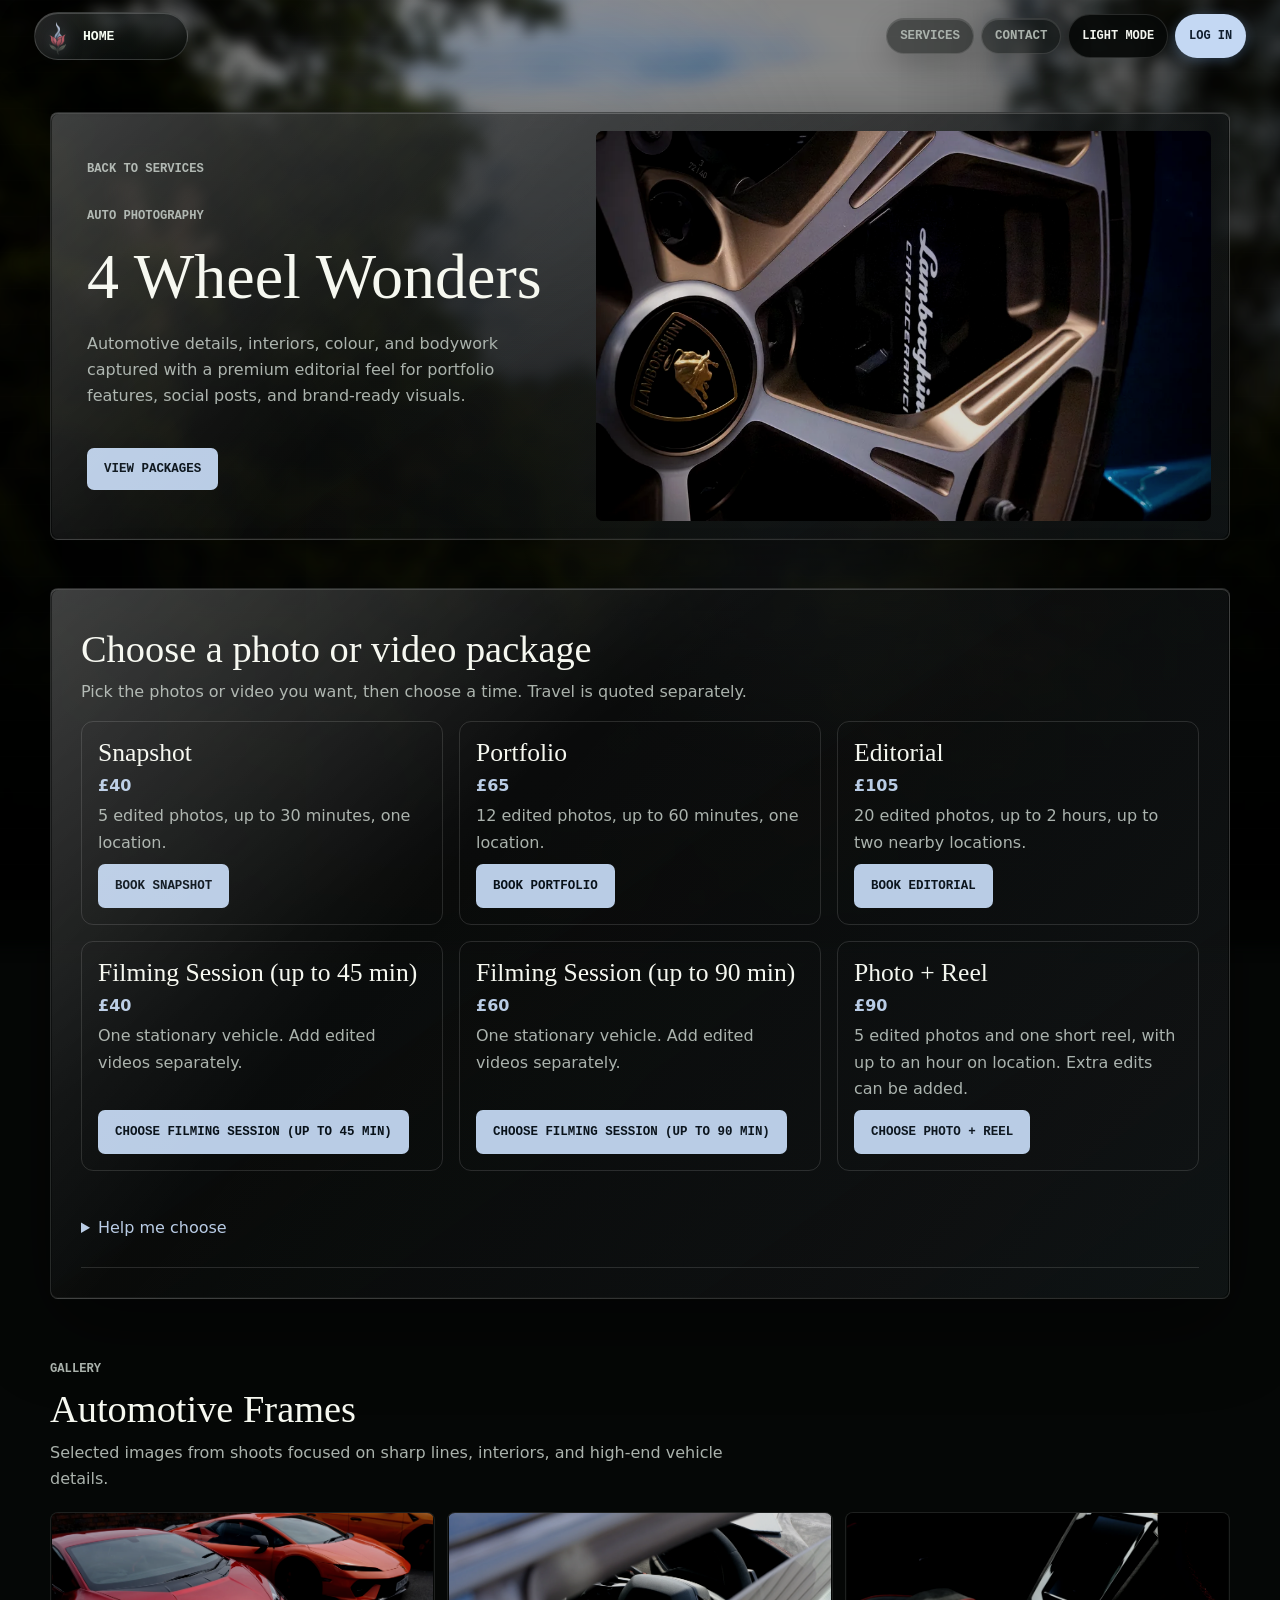
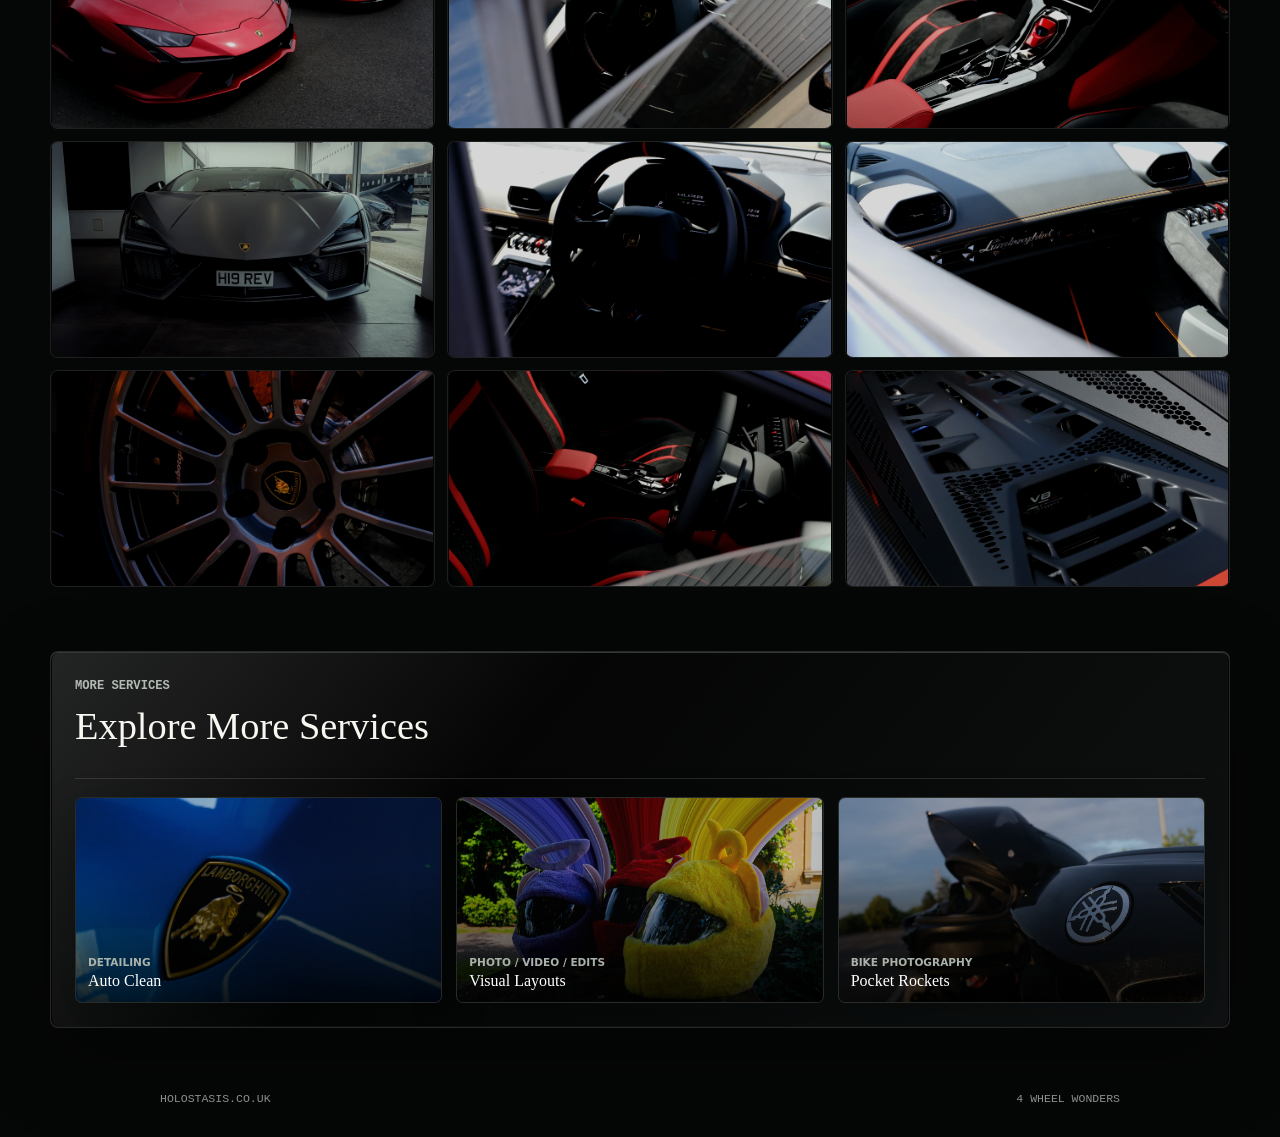
==== commit b704119e: "Add motorbike detailing, booking phone, and theme controls" ====
--- a/4-wheel-wonders.html
+++ b/4-wheel-wonders.html
@@ -10,7 +10,7 @@
     <title>4 Wheel Wonders | Holostasis</title>
     <link rel="preload" href="assets/bg-blurred.webp" as="image" />
     <link rel="stylesheet" href="styles.css?v=phone3" /><link rel="stylesheet" href="automotive.css?v=phone3" />
-  <link rel="icon" href="favicon.ico?v=phone3" sizes="32x32"><link rel="icon" type="image/svg+xml" href="favicon.svg?v=phone3"><link rel="apple-touch-icon" sizes="180x180" href="assets/logo-icon-180.png"><link rel="stylesheet" href="brand-intro.css?v=phone3"><script src="brand-intro.js?v=phone3"></script><link rel="preload" as="image" href="assets/brand-opening-mobile.webp?v=phone3" media="(max-width: 760px), (pointer: coarse)"><script src="account-nav.js?v=profile1" defer></script><link rel="stylesheet" href="package-booking.css?v=1"></head>
+  <link rel="icon" href="favicon.ico?v=phone3" sizes="32x32"><link rel="icon" type="image/svg+xml" href="favicon.svg?v=phone3"><link rel="apple-touch-icon" sizes="180x180" href="assets/logo-icon-180.png"><link rel="stylesheet" href="brand-intro.css?v=phone3"><script src="brand-intro.js?v=phone3"></script><link rel="preload" as="image" href="assets/brand-opening-mobile.webp?v=phone3" media="(max-width: 760px), (pointer: coarse)"><script src="account-nav.js?v=profile1" defer></script><link rel="stylesheet" href="package-booking.css?v=1"><link rel="stylesheet" href="theme.css?v=1"><script src="theme.js?v=1"></script></head>
   <body><div class="brand-intro" aria-hidden="true"><div class="brand-intro-scene"><picture class="brand-phone-playback"><source media="(max-width: 760px), (pointer: coarse)" srcset="assets/brand-opening-mobile.webp?v=phone3"><img src="assets/finished-logo.webp" alt="" width="480" height="430" fetchpriority="high" decoding="async"></picture><svg class="brand-flower" viewBox="0 0 448 693" aria-hidden="true"><defs><linearGradient id="morph-water" x1="0" y1="0" x2="1" y2="1"><stop stop-color="#d4ecff"/><stop offset=".45" stop-color="#8daac9"/><stop offset="1" stop-color="#c56c82"/></linearGradient><filter id="logo-morph" x="-60%" y="-40%" width="220%" height="180%"><feTurbulence type="fractalNoise" baseFrequency=".012 .022" numOctaves="2" seed="5" result="flow"><animate attributeName="baseFrequency" values=".025 .016;.012 .025;.008 .012" dur="1.65s" fill="freeze"/></feTurbulence><feDisplacementMap in="SourceGraphic" in2="flow" scale="170" result="warped"><animate attributeName="scale" values="170;130;65;15;0" keyTimes="0;.28;.58;.85;1" dur="1.65s" fill="freeze"/></feDisplacementMap><feGaussianBlur in="warped" stdDeviation="15"><animate attributeName="stdDeviation" values="15;12;5;0" keyTimes="0;.3;.65;1" dur="1.65s" fill="freeze"/></feGaussianBlur></filter></defs><g class="brand-morph-mark" filter="url(#logo-morph)"><image href="assets/finished-logo.webp" width="448" height="693"/></g></svg><svg class="brand-current" viewBox="0 0 480 320"><path d="M30 235C90 305 190 260 205 180S270 50 300 95 250 220 350 230 465 180 450 130"/></svg></div></div>
     <div class="page-noise" aria-hidden="true"></div>
 
@@ -20,16 +20,18 @@
         <span>Home</span>
       </a>
 
-      <button class="menu-toggle" type="button" aria-label="Open menu" aria-expanded="false">
-        <span></span>
-        <span></span>
-      </button>
+      <div class="header-actions">
+        <a href="account.html" class="account-link" data-account-nav>Log in</a>
+        <button class="menu-toggle" type="button" aria-label="Open menu" aria-expanded="false" aria-controls="site-navigation">
+          <span></span>
+          <span></span>
+        </button>
+      </div>
 
-      <nav class="site-nav" aria-label="Main navigation">
+      <nav class="site-nav" id="site-navigation" aria-label="Main navigation">
         <a href="index.html#projects">Services</a>
-        <a href="contact.html">Contact</a>
-        <a href="account.html" data-account-nav>Log in</a>
-        
+        <a href="contact.html">Contact</a>
+        <button class="theme-toggle" type="button" data-theme-toggle>Light mode</button>
       </nav>
     </header>
 
@@ -112,6 +114,6 @@
       <span>4 Wheel Wonders</span>
     </footer>
 
-    <script src="script.js?v=phone3"></script><script src="quote-model.js?v=package1"></script><script src="packages.js?v=1"></script>
+    <script src="script.js?v=menu4"></script><script src="quote-model.js?v=bike1"></script><script src="packages.js?v=bike1"></script>
   </body>
 </html>
--- a/package-booking.css
+++ b/package-booking.css
@@ -28,3 +28,5 @@
   .package-card .button { width: 100%; }
   .package-options { padding: .9rem; }
 }
+#postcode-form input { font-size: 16px; min-height: 44px; }
+#postcode-form .button { min-height: 44px; }
--- a/theme.css
+++ b/theme.css
@@ -0,0 +1,90 @@
+.header-actions {
+  display: flex;
+  align-items: center;
+  gap: .45rem;
+  order: 2;
+}
+.site-header .site-nav { min-width: 0; margin-left: auto; margin-right: .45rem; }
+.account-link,
+.theme-toggle {
+  display: inline-flex;
+  align-items: center;
+  justify-content: center;
+  min-height: 44px;
+  padding: 0 .8rem;
+  border: 1px solid var(--line);
+  border-radius: 999px;
+  font: 700 .75rem var(--mono);
+  text-transform: uppercase;
+  white-space: nowrap;
+}
+.account-link {
+  border-color: transparent;
+  background: #c4d8f3;
+  color: #101e2e;
+  box-shadow: 0 2px 12px #7cabe850;
+}
+.theme-toggle { background: var(--panel-strong); color: var(--text); cursor: pointer; }
+:is(.account-link,.theme-toggle,.menu-toggle):focus-visible { outline: 2px solid var(--steel); outline-offset: 3px; }
+.booking-login-prompt { padding: .85rem; border: 1px solid var(--line); border-radius: 8px; background: var(--green-soft); }
+.booking-login-prompt p { margin: 0 0 .55rem; }
+.booking-login-prompt a { text-decoration: none !important; }
+
+@media (max-width: 620px) {
+  .site-header .brand { min-width: 0; }
+  .site-header .menu-toggle { position: relative; width: 44px; height: 44px; flex: 0 0 44px; }
+  .site-header .site-nav {
+    right: 12px;
+    width: min(236px,calc(100vw - 24px));
+    margin: 0;
+    justify-content: stretch;
+    visibility: hidden;
+  }
+  .site-header .site-nav.is-open { visibility: visible; }
+  .site-header .site-nav :is(a,.theme-toggle) {
+    justify-content: flex-start;
+    width: 100%;
+    min-height: 44px;
+    padding-inline: 12px;
+    border-radius: 8px;
+  }
+}
+
+:root[data-theme="light"] {
+  color-scheme: light;
+  --bg: #eef1f5;
+  --panel: #ffffffed;
+  --panel-strong: #f9fbfe;
+  --line: #c8d2df;
+  --text: #192638;
+  --muted: #42536a;
+  --steel: #315780;
+  --green-soft: #dfebf8;
+  --shadow: 0 12px 35px #253e581c;
+}
+:root[data-theme="light"] body::before {
+  background: linear-gradient(145deg,#f4f6fa,#e1e9f3);
+  filter: none;
+}
+:root[data-theme="light"] body::after { background: none; }
+:root[data-theme="light"] :is(.glass,.site-nav,.site-nav a,.menu-toggle,.site-header .brand,.custom-select-menu) {
+  background: var(--panel);
+  border-color: var(--line);
+  color: var(--text);
+  box-shadow: var(--shadow);
+}
+:root[data-theme="light"] :is(.contact-form input,.contact-form select,.contact-form textarea,.custom-select-toggle,.button.ghost) {
+  background: var(--panel-strong);
+  border-color: var(--line);
+  color: var(--text);
+}
+:root[data-theme="light"] .contact-form :is(input,textarea)::placeholder { color: var(--muted); }
+:root[data-theme="light"] .booking-day[aria-pressed="true"] { color: white; }
+:root[data-theme="light"] .account-link { background: #254c74; color: #fff; }
+:root[data-theme="light"] :is(h1,h2,h3,.custom-select-option.is-selected) { color: var(--text); }
+:root[data-theme="light"] :is(.eyebrow,.service-list span,.back-link:hover,.back-link:focus-visible,
+  .custom-select-option:hover,.custom-select-option:focus-visible) { color: var(--steel); }
+:root[data-theme="light"] .service-list article { background: var(--panel); }
+:root[data-theme="light"] :is(.contact-form input,.contact-form select,.contact-form textarea,.custom-select-toggle):focus {
+  border-color: var(--steel);
+}
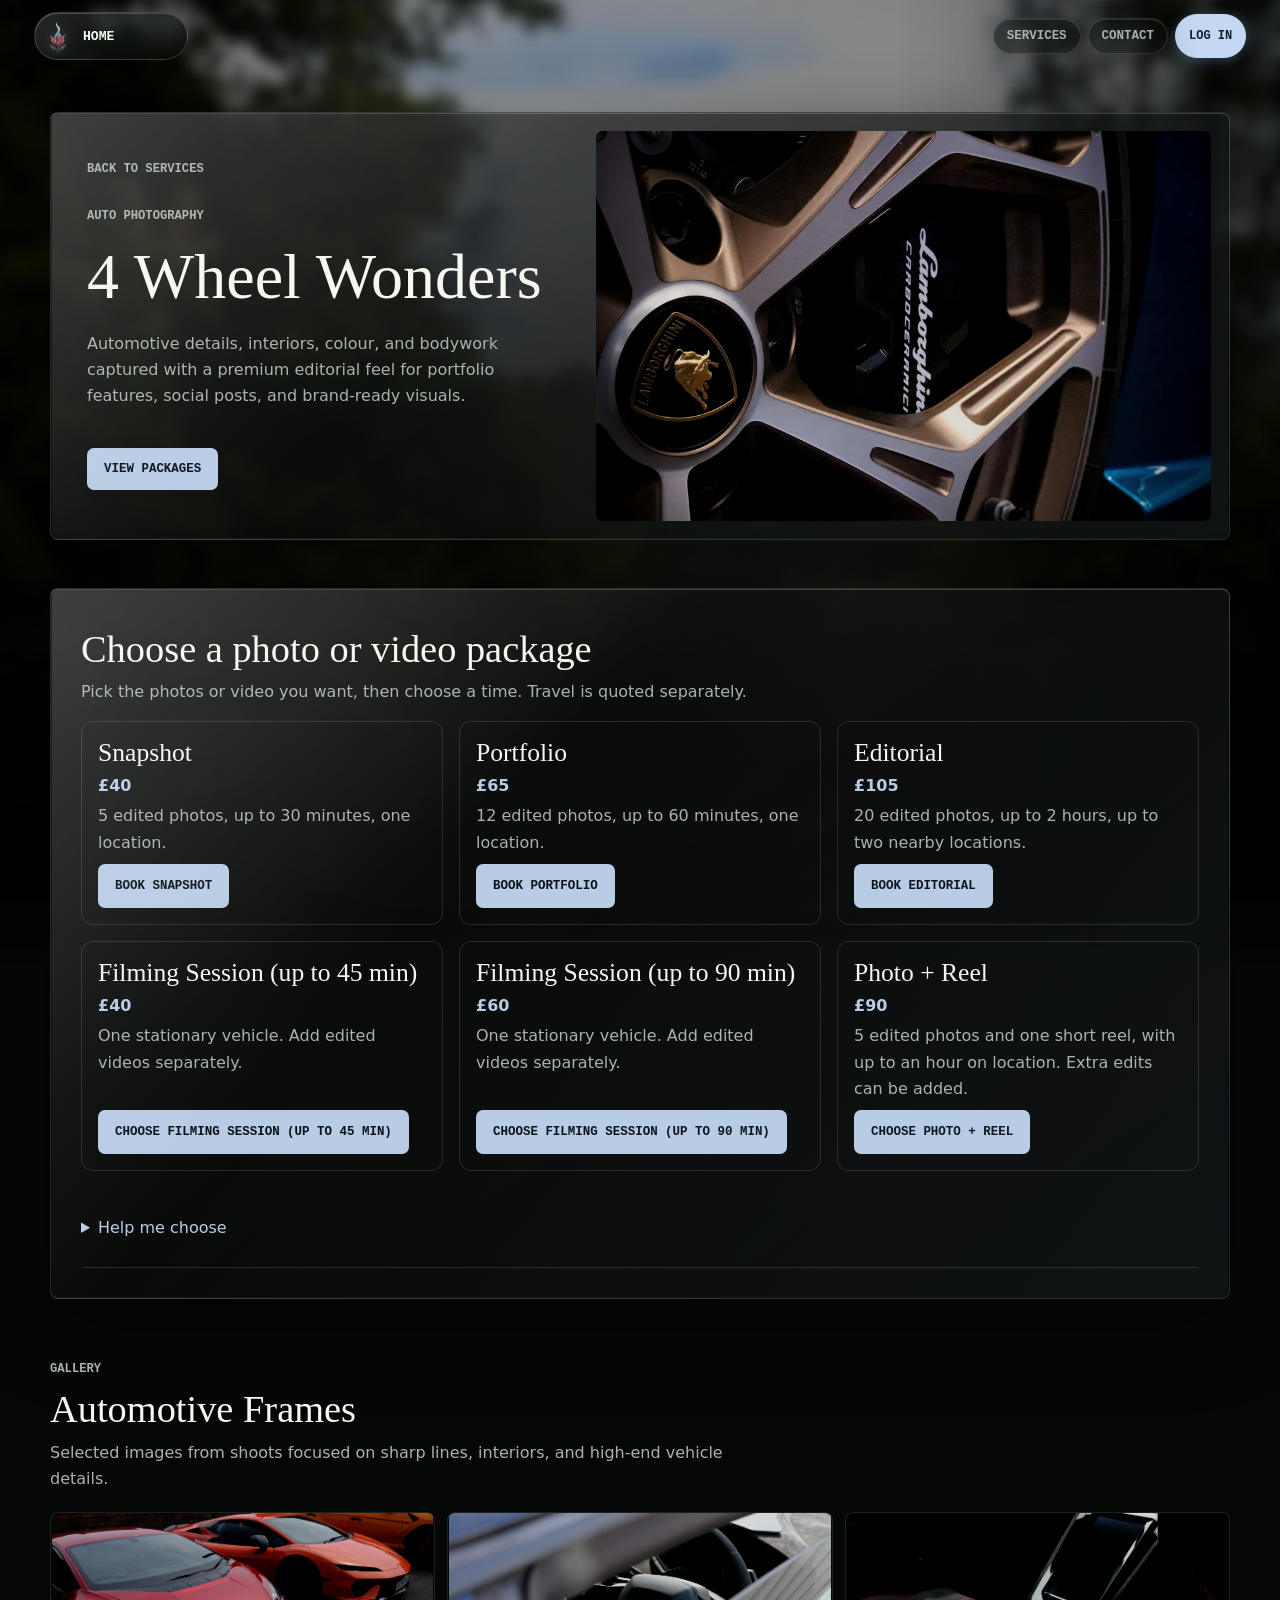
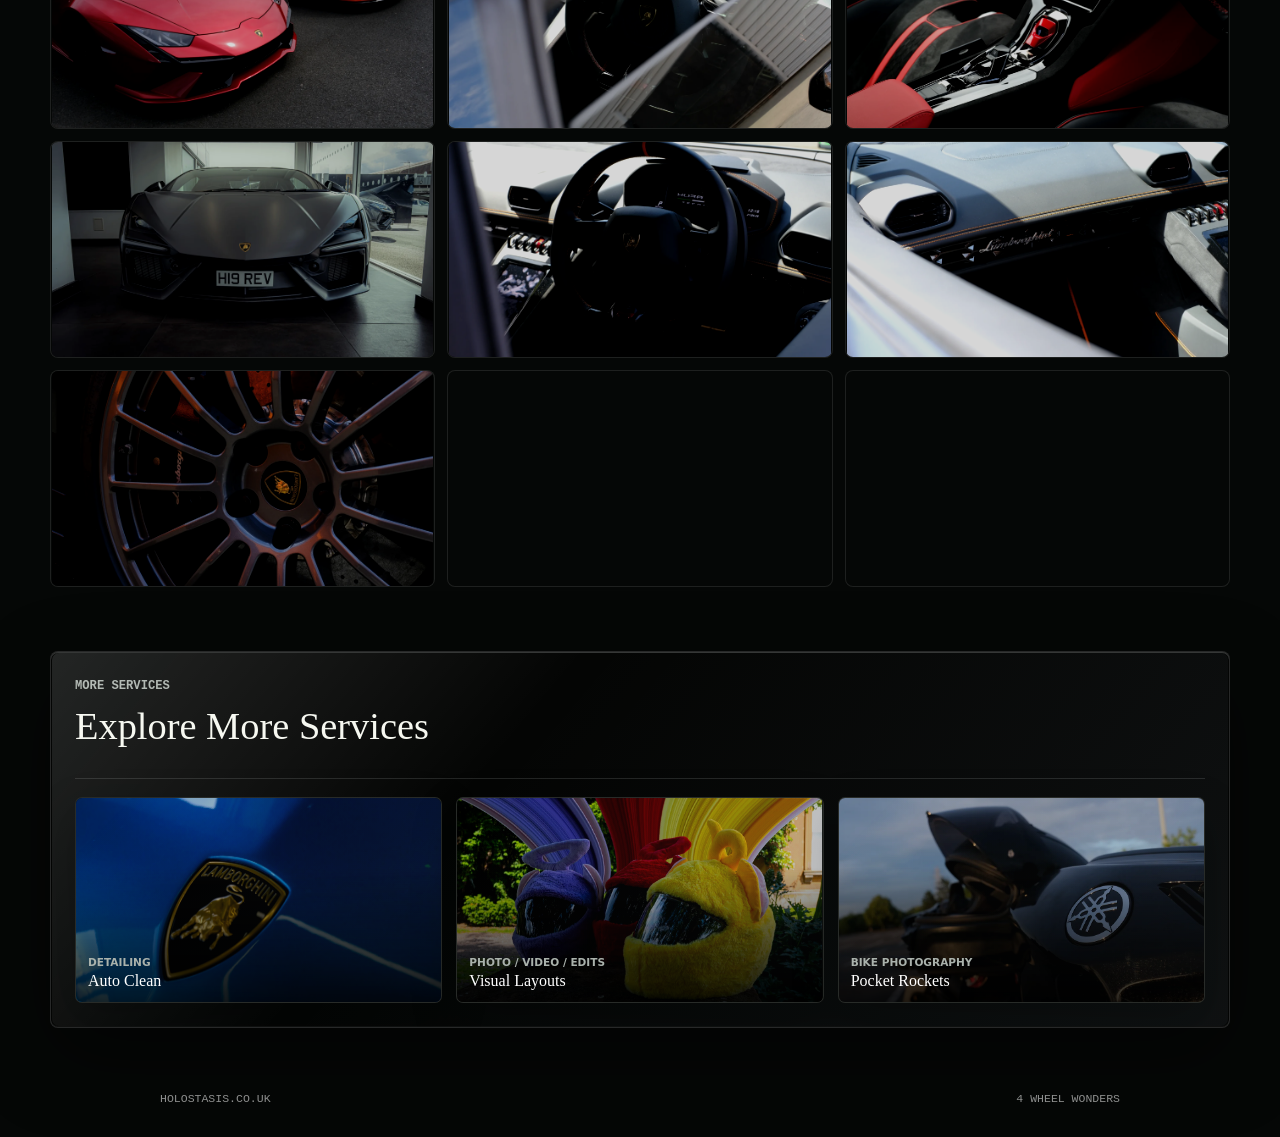
==== commit 5604df3b: "Remove light mode and keep login header above the form" ====
--- a/4-wheel-wonders.html
+++ b/4-wheel-wonders.html
@@ -10,7 +10,7 @@
     <title>4 Wheel Wonders | Holostasis</title>
     <link rel="preload" href="assets/bg-blurred.webp" as="image" />
     <link rel="stylesheet" href="styles.css?v=phone3" /><link rel="stylesheet" href="automotive.css?v=phone3" />
-  <link rel="icon" href="favicon.ico?v=phone3" sizes="32x32"><link rel="icon" type="image/svg+xml" href="favicon.svg?v=phone3"><link rel="apple-touch-icon" sizes="180x180" href="assets/logo-icon-180.png"><link rel="stylesheet" href="brand-intro.css?v=phone3"><script src="brand-intro.js?v=phone3"></script><link rel="preload" as="image" href="assets/brand-opening-mobile.webp?v=phone3" media="(max-width: 760px), (pointer: coarse)"><script src="account-nav.js?v=profile1" defer></script><link rel="stylesheet" href="package-booking.css?v=1"><link rel="stylesheet" href="theme.css?v=1"><script src="theme.js?v=1"></script></head>
+  <link rel="icon" href="favicon.ico?v=phone3" sizes="32x32"><link rel="icon" type="image/svg+xml" href="favicon.svg?v=phone3"><link rel="apple-touch-icon" sizes="180x180" href="assets/logo-icon-180.png"><link rel="stylesheet" href="brand-intro.css?v=phone3"><script src="brand-intro.js?v=phone3"></script><link rel="preload" as="image" href="assets/brand-opening-mobile.webp?v=phone3" media="(max-width: 760px), (pointer: coarse)"><script src="account-nav.js?v=profile1" defer></script><link rel="stylesheet" href="package-booking.css?v=1"><link rel="stylesheet" href="site-controls.css?v=1"></head>
   <body><div class="brand-intro" aria-hidden="true"><div class="brand-intro-scene"><picture class="brand-phone-playback"><source media="(max-width: 760px), (pointer: coarse)" srcset="assets/brand-opening-mobile.webp?v=phone3"><img src="assets/finished-logo.webp" alt="" width="480" height="430" fetchpriority="high" decoding="async"></picture><svg class="brand-flower" viewBox="0 0 448 693" aria-hidden="true"><defs><linearGradient id="morph-water" x1="0" y1="0" x2="1" y2="1"><stop stop-color="#d4ecff"/><stop offset=".45" stop-color="#8daac9"/><stop offset="1" stop-color="#c56c82"/></linearGradient><filter id="logo-morph" x="-60%" y="-40%" width="220%" height="180%"><feTurbulence type="fractalNoise" baseFrequency=".012 .022" numOctaves="2" seed="5" result="flow"><animate attributeName="baseFrequency" values=".025 .016;.012 .025;.008 .012" dur="1.65s" fill="freeze"/></feTurbulence><feDisplacementMap in="SourceGraphic" in2="flow" scale="170" result="warped"><animate attributeName="scale" values="170;130;65;15;0" keyTimes="0;.28;.58;.85;1" dur="1.65s" fill="freeze"/></feDisplacementMap><feGaussianBlur in="warped" stdDeviation="15"><animate attributeName="stdDeviation" values="15;12;5;0" keyTimes="0;.3;.65;1" dur="1.65s" fill="freeze"/></feGaussianBlur></filter></defs><g class="brand-morph-mark" filter="url(#logo-morph)"><image href="assets/finished-logo.webp" width="448" height="693"/></g></svg><svg class="brand-current" viewBox="0 0 480 320"><path d="M30 235C90 305 190 260 205 180S270 50 300 95 250 220 350 230 465 180 450 130"/></svg></div></div>
     <div class="page-noise" aria-hidden="true"></div>
 
@@ -31,7 +31,6 @@
       <nav class="site-nav" id="site-navigation" aria-label="Main navigation">
         <a href="index.html#projects">Services</a>
         <a href="contact.html">Contact</a>
-        <button class="theme-toggle" type="button" data-theme-toggle>Light mode</button>
       </nav>
     </header>
 
--- a/site-controls.css
+++ b/site-controls.css
@@ -0,0 +1,47 @@
+.header-actions {
+  display: flex;
+  align-items: center;
+  gap: .45rem;
+  order: 2;
+}
+.site-header .site-nav { min-width: 0; margin-left: auto; margin-right: .45rem; }
+.account-link {
+  display: inline-flex;
+  align-items: center;
+  justify-content: center;
+  min-height: 44px;
+  padding: 0 .8rem;
+  border: 1px solid var(--line);
+  border-radius: 999px;
+  font: 700 .75rem var(--mono);
+  text-transform: uppercase;
+  white-space: nowrap;
+  border-color: transparent;
+  background: #c4d8f3;
+  color: #101e2e;
+  box-shadow: 0 2px 12px #7cabe850;
+}
+:is(.account-link,.menu-toggle):focus-visible { outline: 2px solid var(--steel); outline-offset: 3px; }
+.booking-login-prompt { padding: .85rem; border: 1px solid var(--line); border-radius: 8px; background: var(--green-soft); }
+.booking-login-prompt p { margin: 0 0 .55rem; }
+.booking-login-prompt a { text-decoration: none !important; }
+
+@media (max-width: 620px) {
+  .site-header .brand { min-width: 0; }
+  .site-header .menu-toggle { position: relative; width: 44px; height: 44px; flex: 0 0 44px; }
+  .site-header .site-nav {
+    right: 12px;
+    width: min(236px,calc(100vw - 24px));
+    margin: 0;
+    justify-content: stretch;
+    visibility: hidden;
+  }
+  .site-header .site-nav.is-open { visibility: visible; }
+  .site-header .site-nav a {
+    justify-content: flex-start;
+    width: 100%;
+    min-height: 44px;
+    padding-inline: 12px;
+    border-radius: 8px;
+  }
+}
